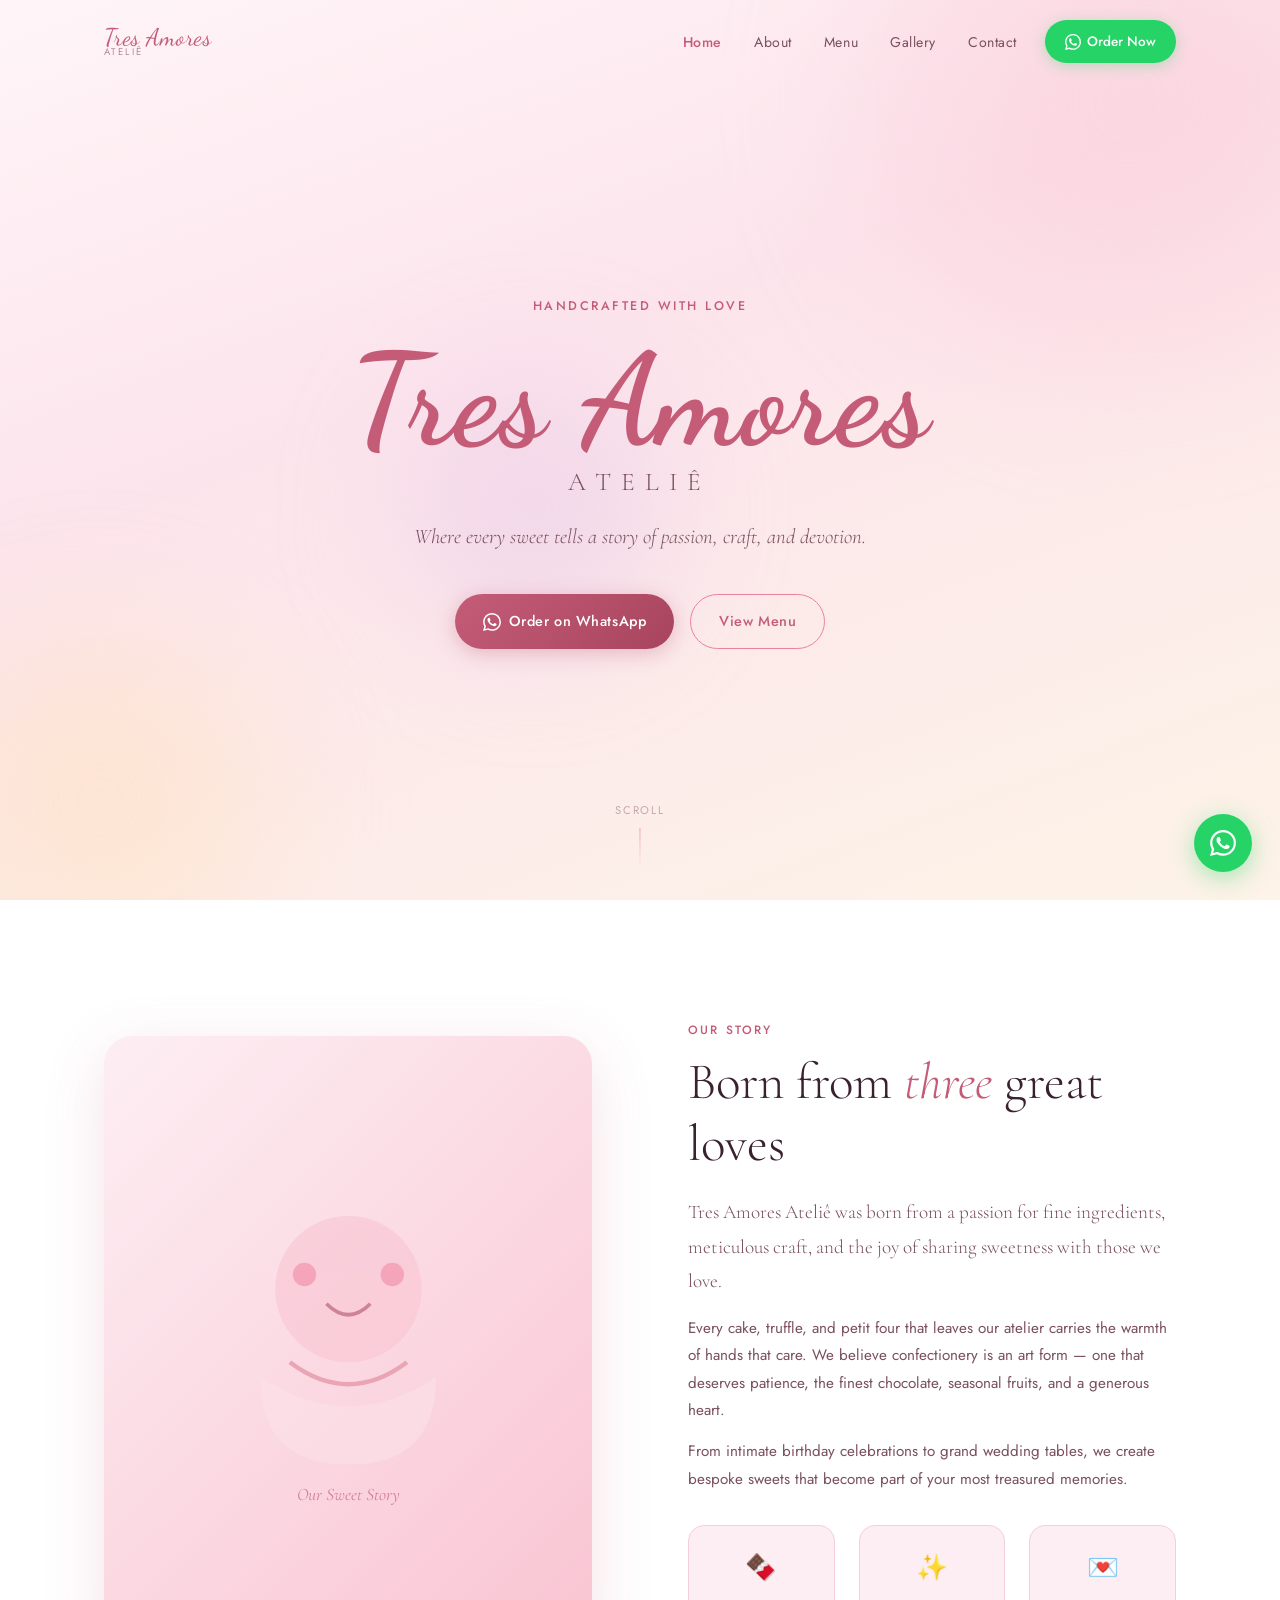
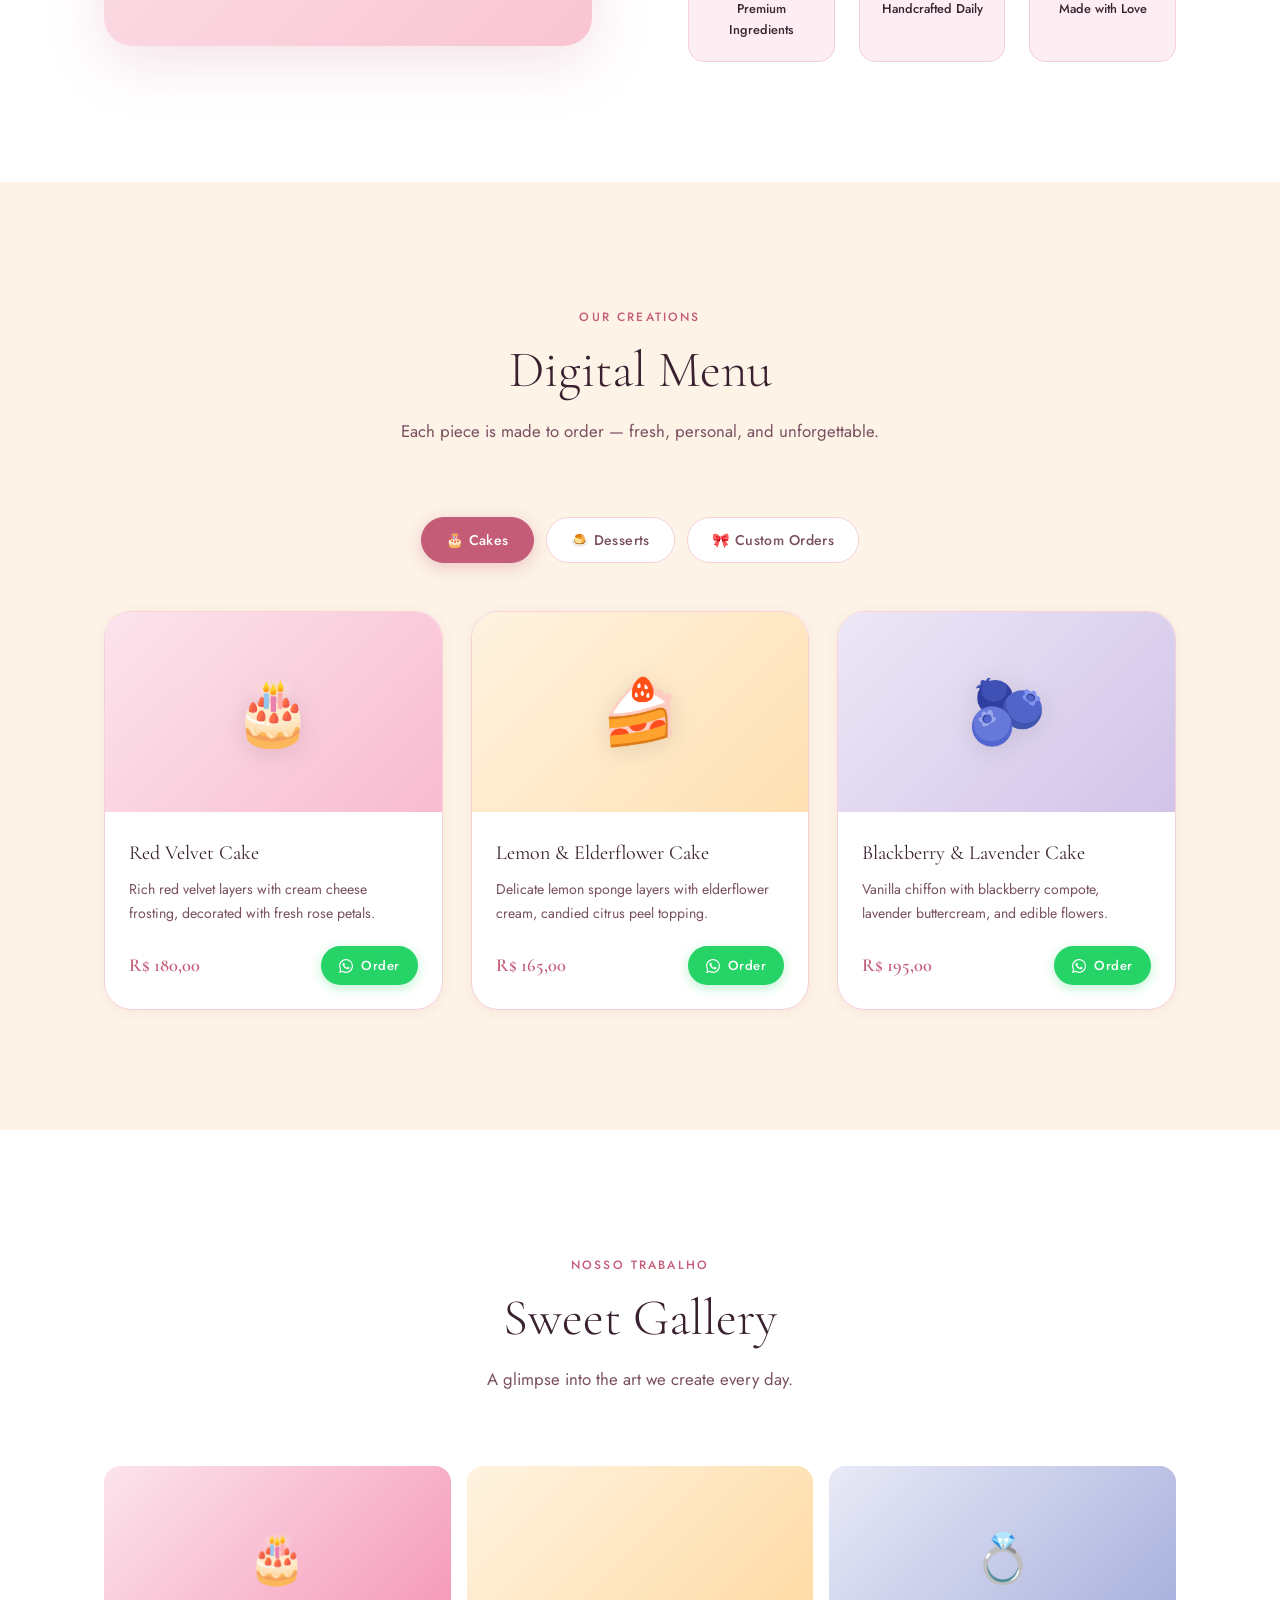
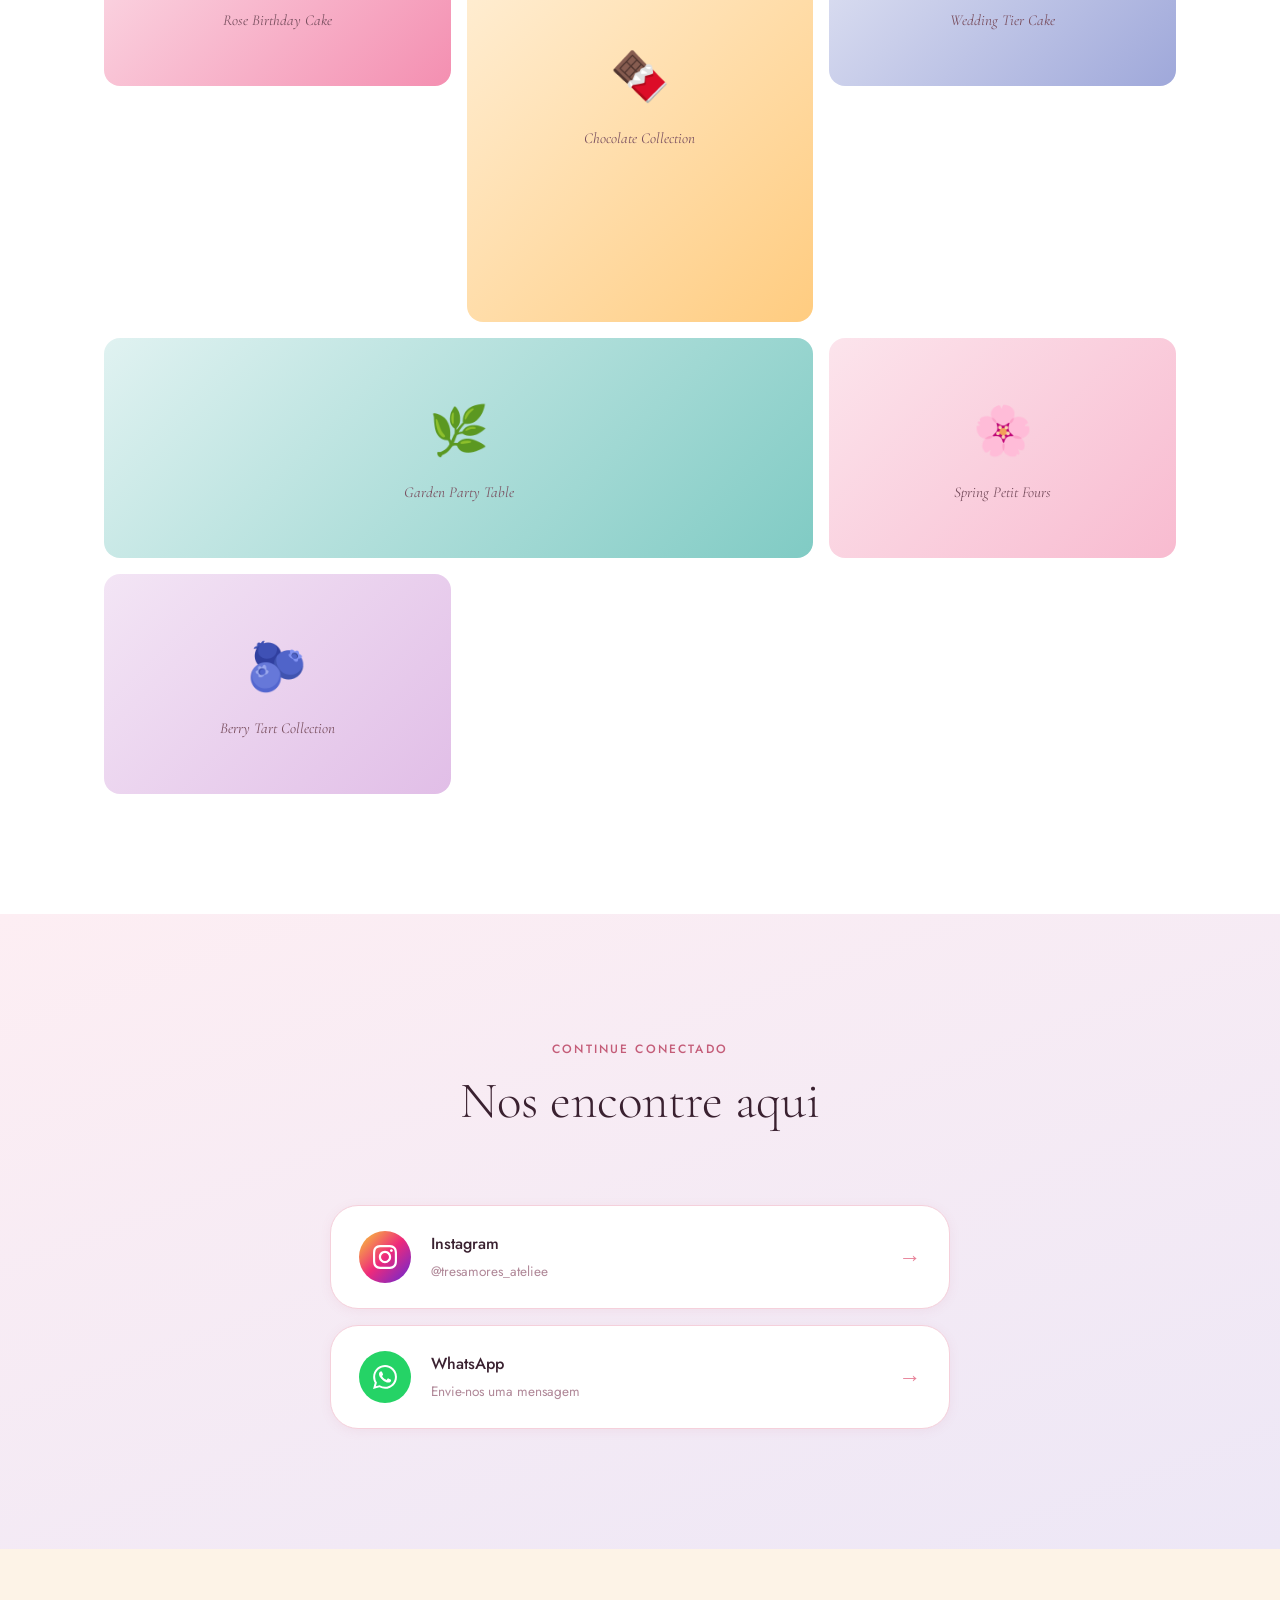
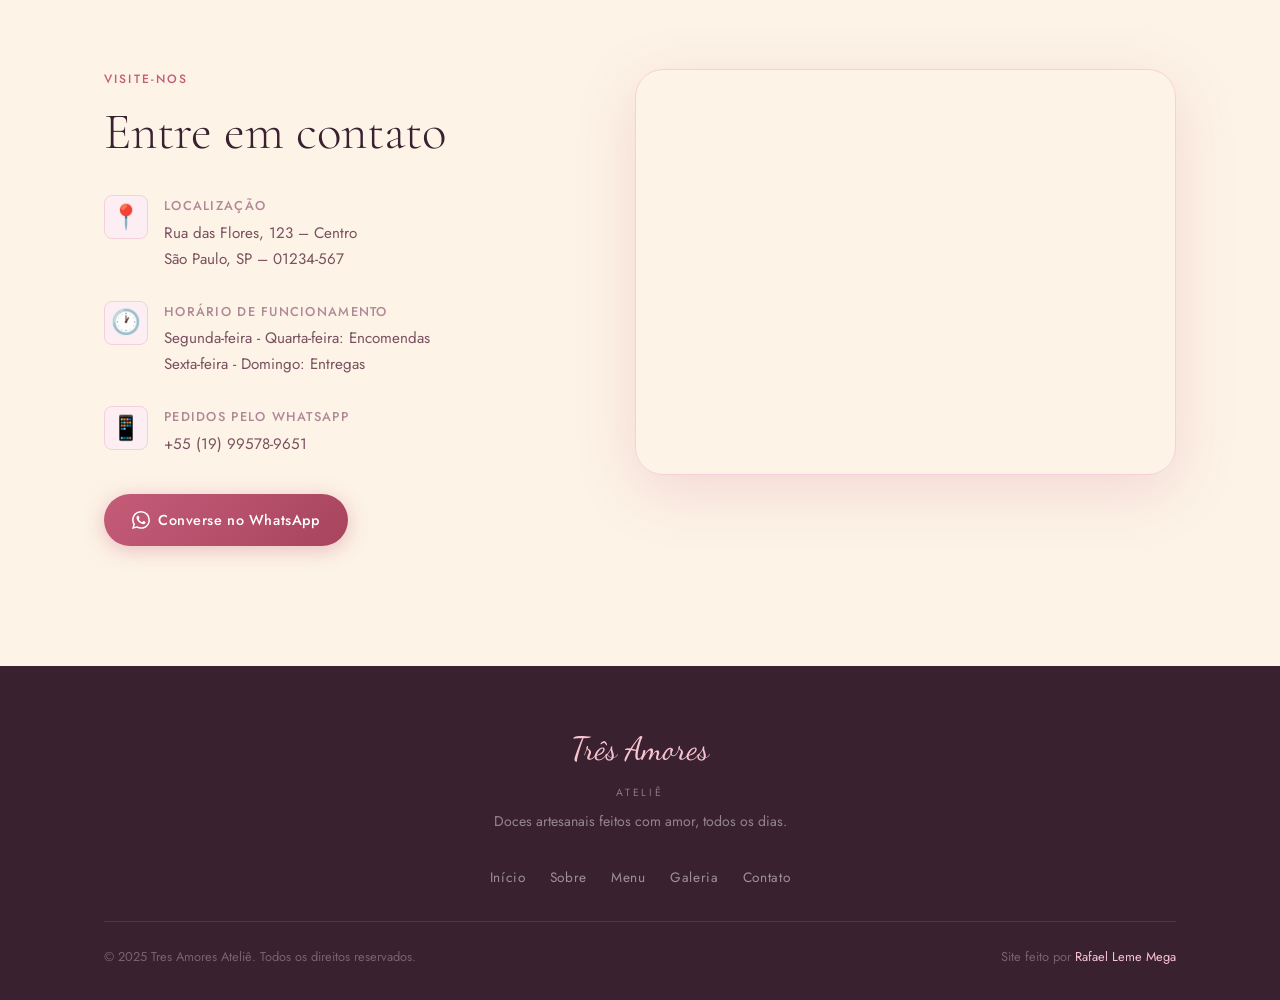
==== TresAmoresAtelie-prototipo/index.html @ 50cd6338 "Prototipo do Ateliê Três Amores" ====
<!DOCTYPE html>
<html lang="en">
<head>
  <meta charset="UTF-8" />
  <meta name="viewport" content="width=device-width, initial-scale=1.0" />
  <title>Tres Amores Ateliê – Handcrafted Confectionery</title>
  <link rel="preconnect" href="https://fonts.googleapis.com" />
  <link rel="preconnect" href="https://fonts.gstatic.com" crossorigin />
  <link href="https://fonts.googleapis.com/css2?family=Cormorant+Garamond:ital,wght@0,300;0,400;0,600;1,300;1,400&family=Jost:wght@300;400;500&family=Dancing+Script:wght@600;700&display=swap" rel="stylesheet" />
  <link rel="stylesheet" href="style.css" />
</head>
<body>

  <!-- ========== NAVIGATION ========== -->
  <header class="header" id="header">
    <nav class="nav container">
      <a href="#home" class="nav__logo">
        <span class="nav__logo-script">Tres Amores</span>
        <span class="nav__logo-sub">Ateliê</span>
      </a>
      <ul class="nav__list" id="navList">
        <li><a href="#home" class="nav__link">Home</a></li>
        <li><a href="#about" class="nav__link">About</a></li>
        <li><a href="#menu" class="nav__link">Menu</a></li>
        <li><a href="#gallery" class="nav__link">Gallery</a></li>
        <li><a href="#contact" class="nav__link">Contact</a></li>
        <li>
          <a href="https://wa.me/5500000000000" target="_blank" class="nav__cta">
            <svg width="16" height="16" viewBox="0 0 24 24" fill="currentColor"><path d="M17.472 14.382c-.297-.149-1.758-.867-2.03-.967-.273-.099-.471-.148-.67.15-.197.297-.767.966-.94 1.164-.173.199-.347.223-.644.075-.297-.15-1.255-.463-2.39-1.475-.883-.788-1.48-1.761-1.653-2.059-.173-.297-.018-.458.13-.606.134-.133.298-.347.446-.52.149-.174.198-.298.298-.497.099-.198.05-.371-.025-.52-.075-.149-.669-1.612-.916-2.207-.242-.579-.487-.5-.669-.51-.173-.008-.371-.01-.57-.01-.198 0-.52.074-.792.372-.272.297-1.04 1.016-1.04 2.479 0 1.462 1.065 2.875 1.213 3.074.149.198 2.096 3.2 5.077 4.487.709.306 1.262.489 1.694.625.712.227 1.36.195 1.871.118.571-.085 1.758-.719 2.006-1.413.248-.694.248-1.289.173-1.413-.074-.124-.272-.198-.57-.347m-5.421 7.403h-.004a9.87 9.87 0 01-5.031-1.378l-.361-.214-3.741.982.998-3.648-.235-.374a9.86 9.86 0 01-1.51-5.26c.001-5.45 4.436-9.884 9.888-9.884 2.64 0 5.122 1.03 6.988 2.898a9.825 9.825 0 012.893 6.994c-.003 5.45-4.437 9.884-9.885 9.884m8.413-18.297A11.815 11.815 0 0012.05 0C5.495 0 .16 5.335.157 11.892c0 2.096.547 4.142 1.588 5.945L.057 24l6.305-1.654a11.882 11.882 0 005.683 1.448h.005c6.554 0 11.89-5.335 11.893-11.893a11.821 11.821 0 00-3.48-8.413z"/></svg>
            Order Now
          </a>
        </li>
      </ul>
      <button class="nav__burger" id="navBurger" aria-label="Toggle menu">
        <span></span><span></span><span></span>
      </button>
    </nav>
  </header>

  <!-- ========== HERO ========== -->
  <section class="hero" id="home">
    <div class="hero__bg">
      <div class="hero__blob hero__blob--1"></div>
      <div class="hero__blob hero__blob--2"></div>
      <div class="hero__blob hero__blob--3"></div>
      <div class="hero__petals" id="petals"></div>
    </div>
    <div class="hero__content container">
      <span class="hero__eyebrow reveal-up">Handcrafted with Love</span>
      <h1 class="hero__title reveal-up">
        <span class="hero__title-script">Tres Amores</span>
        <span class="hero__title-sub">Ateliê</span>
      </h1>
      <p class="hero__slogan reveal-up">Where every sweet tells a story of passion, craft, and devotion.</p>
      <div class="hero__actions reveal-up">
        <a href="https://wa.me/5500000000000?text=Hello!%20I%20found%20you%20on%20your%20website%20and%20would%20like%20to%20place%20an%20order." target="_blank" class="btn btn--primary">
          <svg width="18" height="18" viewBox="0 0 24 24" fill="currentColor"><path d="M17.472 14.382c-.297-.149-1.758-.867-2.03-.967-.273-.099-.471-.148-.67.15-.197.297-.767.966-.94 1.164-.173.199-.347.223-.644.075-.297-.15-1.255-.463-2.39-1.475-.883-.788-1.48-1.761-1.653-2.059-.173-.297-.018-.458.13-.606.134-.133.298-.347.446-.52.149-.174.198-.298.298-.497.099-.198.05-.371-.025-.52-.075-.149-.669-1.612-.916-2.207-.242-.579-.487-.5-.669-.51-.173-.008-.371-.01-.57-.01-.198 0-.52.074-.792.372-.272.297-1.04 1.016-1.04 2.479 0 1.462 1.065 2.875 1.213 3.074.149.198 2.096 3.2 5.077 4.487.709.306 1.262.489 1.694.625.712.227 1.36.195 1.871.118.571-.085 1.758-.719 2.006-1.413.248-.694.248-1.289.173-1.413-.074-.124-.272-.198-.57-.347m-5.421 7.403h-.004a9.87 9.87 0 01-5.031-1.378l-.361-.214-3.741.982.998-3.648-.235-.374a9.86 9.86 0 01-1.51-5.26c.001-5.45 4.436-9.884 9.888-9.884 2.64 0 5.122 1.03 6.988 2.898a9.825 9.825 0 012.893 6.994c-.003 5.45-4.437 9.884-9.885 9.884m8.413-18.297A11.815 11.815 0 0012.05 0C5.495 0 .16 5.335.157 11.892c0 2.096.547 4.142 1.588 5.945L.057 24l6.305-1.654a11.882 11.882 0 005.683 1.448h.005c6.554 0 11.89-5.335 11.893-11.893a11.821 11.821 0 00-3.48-8.413z"/></svg>
          Order on WhatsApp
        </a>
        <a href="#menu" class="btn btn--ghost">View Menu</a>
      </div>
    </div>
    <div class="hero__scroll">
      <span>Scroll</span>
      <div class="hero__scroll-line"></div>
    </div>
  </section>

  <!-- ========== ABOUT ========== -->
  <section class="about section" id="about">
    <div class="container about__grid">
      <div class="about__image-wrap reveal-left">
        <div class="about__image-frame">
          <div class="about__image-placeholder">
            <div class="about__img-inner">
              <svg viewBox="0 0 200 200" fill="none" xmlns="http://www.w3.org/2000/svg" class="about__img-svg">
                <circle cx="100" cy="80" r="50" fill="#f9c4d0" opacity="0.6"/>
                <path d="M60 130 Q100 160 140 130" stroke="#e8a0b0" stroke-width="3" fill="none"/>
                <circle cx="70" cy="70" r="8" fill="#f4a0b5"/>
                <circle cx="130" cy="70" r="8" fill="#f4a0b5"/>
                <path d="M85 90 Q100 105 115 90" stroke="#c97b8f" stroke-width="2.5" fill="none"/>
                <path d="M40 140 Q100 180 160 140 Q160 200 100 200 Q40 200 40 140Z" fill="#fce4ec" opacity="0.5"/>
              </svg>
              <span>Our Sweet Story</span>
            </div>
          </div>
          <div class="about__image-deco"></div>
        </div>
      </div>
      <div class="about__text reveal-right">
        <span class="section__eyebrow">Our Story</span>
        <h2 class="section__title">Born from <em>three</em> great loves</h2>
        <p class="about__lead">Tres Amores Ateliê was born from a passion for fine ingredients, meticulous craft, and the joy of sharing sweetness with those we love.</p>
        <p class="about__body">Every cake, truffle, and petit four that leaves our atelier carries the warmth of hands that care. We believe confectionery is an art form — one that deserves patience, the finest chocolate, seasonal fruits, and a generous heart.</p>
        <p class="about__body">From intimate birthday celebrations to grand wedding tables, we create bespoke sweets that become part of your most treasured memories.</p>
        <div class="about__pillars">
          <div class="about__pillar">
            <span class="about__pillar-icon">🍫</span>
            <strong>Premium Ingredients</strong>
          </div>
          <div class="about__pillar">
            <span class="about__pillar-icon">✨</span>
            <strong>Handcrafted Daily</strong>
          </div>
          <div class="about__pillar">
            <span class="about__pillar-icon">💌</span>
            <strong>Made with Love</strong>
          </div>
        </div>
      </div>
    </div>
  </section>

  <!-- ========== MENU ========== -->
  <section class="menu section" id="menu">
    <div class="container">
      <div class="section__header reveal-up">
        <span class="section__eyebrow">Our Creations</span>
        <h2 class="section__title">Digital Menu</h2>
        <p class="section__desc">Each piece is made to order — fresh, personal, and unforgettable.</p>
      </div>

      <div class="menu__tabs reveal-up">
        <button class="menu__tab active" data-cat="cakes">🎂 Cakes</button>
        <button class="menu__tab" data-cat="desserts">🍮 Desserts</button>
        <button class="menu__tab" data-cat="custom">🎀 Custom Orders</button>
      </div>

      <!-- Cakes -->
      <div class="menu__grid" id="cat-cakes">
        <article class="menu__card reveal-up">
          <div class="menu__card-img" style="background: linear-gradient(135deg, #fce4ec, #f8bbd0);">
            <div class="menu__card-img-inner">🎂</div>
          </div>
          <div class="menu__card-body">
            <h3 class="menu__card-name">Red Velvet Cake</h3>
            <p class="menu__card-desc">Rich red velvet layers with cream cheese frosting, decorated with fresh rose petals.</p>
            <div class="menu__card-footer">
              <span class="menu__card-price">R$ 180,00</span>
              <button class="btn btn--whatsapp" data-product="Red Velvet Cake">
                <svg width="14" height="14" viewBox="0 0 24 24" fill="currentColor"><path d="M17.472 14.382c-.297-.149-1.758-.867-2.03-.967-.273-.099-.471-.148-.67.15-.197.297-.767.966-.94 1.164-.173.199-.347.223-.644.075-.297-.15-1.255-.463-2.39-1.475-.883-.788-1.48-1.761-1.653-2.059-.173-.297-.018-.458.13-.606.134-.133.298-.347.446-.52.149-.174.198-.298.298-.497.099-.198.05-.371-.025-.52-.075-.149-.669-1.612-.916-2.207-.242-.579-.487-.5-.669-.51-.173-.008-.371-.01-.57-.01-.198 0-.52.074-.792.372-.272.297-1.04 1.016-1.04 2.479 0 1.462 1.065 2.875 1.213 3.074.149.198 2.096 3.2 5.077 4.487.709.306 1.262.489 1.694.625.712.227 1.36.195 1.871.118.571-.085 1.758-.719 2.006-1.413.248-.694.248-1.289.173-1.413-.074-.124-.272-.198-.57-.347m-5.421 7.403h-.004a9.87 9.87 0 01-5.031-1.378l-.361-.214-3.741.982.998-3.648-.235-.374a9.86 9.86 0 01-1.51-5.26c.001-5.45 4.436-9.884 9.888-9.884 2.64 0 5.122 1.03 6.988 2.898a9.825 9.825 0 012.893 6.994c-.003 5.45-4.437 9.884-9.885 9.884m8.413-18.297A11.815 11.815 0 0012.05 0C5.495 0 .16 5.335.157 11.892c0 2.096.547 4.142 1.588 5.945L.057 24l6.305-1.654a11.882 11.882 0 005.683 1.448h.005c6.554 0 11.89-5.335 11.893-11.893a11.821 11.821 0 00-3.48-8.413z"/></svg>
                Order
              </button>
            </div>
          </div>
        </article>

        <article class="menu__card reveal-up">
          <div class="menu__card-img" style="background: linear-gradient(135deg, #fff3e0, #ffe0b2);">
            <div class="menu__card-img-inner">🍰</div>
          </div>
          <div class="menu__card-body">
            <h3 class="menu__card-name">Lemon & Elderflower Cake</h3>
            <p class="menu__card-desc">Delicate lemon sponge layers with elderflower cream, candied citrus peel topping.</p>
            <div class="menu__card-footer">
              <span class="menu__card-price">R$ 165,00</span>
              <button class="btn btn--whatsapp" data-product="Lemon & Elderflower Cake">
                <svg width="14" height="14" viewBox="0 0 24 24" fill="currentColor"><path d="M17.472 14.382c-.297-.149-1.758-.867-2.03-.967-.273-.099-.471-.148-.67.15-.197.297-.767.966-.94 1.164-.173.199-.347.223-.644.075-.297-.15-1.255-.463-2.39-1.475-.883-.788-1.48-1.761-1.653-2.059-.173-.297-.018-.458.13-.606.134-.133.298-.347.446-.52.149-.174.198-.298.298-.497.099-.198.05-.371-.025-.52-.075-.149-.669-1.612-.916-2.207-.242-.579-.487-.5-.669-.51-.173-.008-.371-.01-.57-.01-.198 0-.52.074-.792.372-.272.297-1.04 1.016-1.04 2.479 0 1.462 1.065 2.875 1.213 3.074.149.198 2.096 3.2 5.077 4.487.709.306 1.262.489 1.694.625.712.227 1.36.195 1.871.118.571-.085 1.758-.719 2.006-1.413.248-.694.248-1.289.173-1.413-.074-.124-.272-.198-.57-.347m-5.421 7.403h-.004a9.87 9.87 0 01-5.031-1.378l-.361-.214-3.741.982.998-3.648-.235-.374a9.86 9.86 0 01-1.51-5.26c.001-5.45 4.436-9.884 9.888-9.884 2.64 0 5.122 1.03 6.988 2.898a9.825 9.825 0 012.893 6.994c-.003 5.45-4.437 9.884-9.885 9.884m8.413-18.297A11.815 11.815 0 0012.05 0C5.495 0 .16 5.335.157 11.892c0 2.096.547 4.142 1.588 5.945L.057 24l6.305-1.654a11.882 11.882 0 005.683 1.448h.005c6.554 0 11.89-5.335 11.893-11.893a11.821 11.821 0 00-3.48-8.413z"/></svg>
                Order
              </button>
            </div>
          </div>
        </article>

        <article class="menu__card reveal-up">
          <div class="menu__card-img" style="background: linear-gradient(135deg, #ede7f6, #d1c4e9);">
            <div class="menu__card-img-inner">🫐</div>
          </div>
          <div class="menu__card-body">
            <h3 class="menu__card-name">Blackberry & Lavender Cake</h3>
            <p class="menu__card-desc">Vanilla chiffon with blackberry compote, lavender buttercream, and edible flowers.</p>
            <div class="menu__card-footer">
              <span class="menu__card-price">R$ 195,00</span>
              <button class="btn btn--whatsapp" data-product="Blackberry & Lavender Cake">
                <svg width="14" height="14" viewBox="0 0 24 24" fill="currentColor"><path d="M17.472 14.382c-.297-.149-1.758-.867-2.03-.967-.273-.099-.471-.148-.67.15-.197.297-.767.966-.94 1.164-.173.199-.347.223-.644.075-.297-.15-1.255-.463-2.39-1.475-.883-.788-1.48-1.761-1.653-2.059-.173-.297-.018-.458.13-.606.134-.133.298-.347.446-.52.149-.174.198-.298.298-.497.099-.198.05-.371-.025-.52-.075-.149-.669-1.612-.916-2.207-.242-.579-.487-.5-.669-.51-.173-.008-.371-.01-.57-.01-.198 0-.52.074-.792.372-.272.297-1.04 1.016-1.04 2.479 0 1.462 1.065 2.875 1.213 3.074.149.198 2.096 3.2 5.077 4.487.709.306 1.262.489 1.694.625.712.227 1.36.195 1.871.118.571-.085 1.758-.719 2.006-1.413.248-.694.248-1.289.173-1.413-.074-.124-.272-.198-.57-.347m-5.421 7.403h-.004a9.87 9.87 0 01-5.031-1.378l-.361-.214-3.741.982.998-3.648-.235-.374a9.86 9.86 0 01-1.51-5.26c.001-5.45 4.436-9.884 9.888-9.884 2.64 0 5.122 1.03 6.988 2.898a9.825 9.825 0 012.893 6.994c-.003 5.45-4.437 9.884-9.885 9.884m8.413-18.297A11.815 11.815 0 0012.05 0C5.495 0 .16 5.335.157 11.892c0 2.096.547 4.142 1.588 5.945L.057 24l6.305-1.654a11.882 11.882 0 005.683 1.448h.005c6.554 0 11.89-5.335 11.893-11.893a11.821 11.821 0 00-3.48-8.413z"/></svg>
                Order
              </button>
            </div>
          </div>
        </article>
      </div>

      <!-- Desserts -->
      <div class="menu__grid hidden" id="cat-desserts">
        <article class="menu__card reveal-up">
          <div class="menu__card-img" style="background: linear-gradient(135deg, #fce4ec, #f48fb1);">
            <div class="menu__card-img-inner">🍫</div>
          </div>
          <div class="menu__card-body">
            <h3 class="menu__card-name">Belgian Chocolate Truffles</h3>
            <p class="menu__card-desc">Box of 12 handmade truffles — dark, milk, and white chocolate, dusted with cocoa.</p>
            <div class="menu__card-footer">
              <span class="menu__card-price">R$ 65,00</span>
              <button class="btn btn--whatsapp" data-product="Belgian Chocolate Truffles">
                <svg width="14" height="14" viewBox="0 0 24 24" fill="currentColor"><path d="M17.472 14.382c-.297-.149-1.758-.867-2.03-.967-.273-.099-.471-.148-.67.15-.197.297-.767.966-.94 1.164-.173.199-.347.223-.644.075-.297-.15-1.255-.463-2.39-1.475-.883-.788-1.48-1.761-1.653-2.059-.173-.297-.018-.458.13-.606.134-.133.298-.347.446-.52.149-.174.198-.298.298-.497.099-.198.05-.371-.025-.52-.075-.149-.669-1.612-.916-2.207-.242-.579-.487-.5-.669-.51-.173-.008-.371-.01-.57-.01-.198 0-.52.074-.792.372-.272.297-1.04 1.016-1.04 2.479 0 1.462 1.065 2.875 1.213 3.074.149.198 2.096 3.2 5.077 4.487.709.306 1.262.489 1.694.625.712.227 1.36.195 1.871.118.571-.085 1.758-.719 2.006-1.413.248-.694.248-1.289.173-1.413-.074-.124-.272-.198-.57-.347m-5.421 7.403h-.004a9.87 9.87 0 01-5.031-1.378l-.361-.214-3.741.982.998-3.648-.235-.374a9.86 9.86 0 01-1.51-5.26c.001-5.45 4.436-9.884 9.888-9.884 2.64 0 5.122 1.03 6.988 2.898a9.825 9.825 0 012.893 6.994c-.003 5.45-4.437 9.884-9.885 9.884m8.413-18.297A11.815 11.815 0 0012.05 0C5.495 0 .16 5.335.157 11.892c0 2.096.547 4.142 1.588 5.945L.057 24l6.305-1.654a11.882 11.882 0 005.683 1.448h.005c6.554 0 11.89-5.335 11.893-11.893a11.821 11.821 0 00-3.48-8.413z"/></svg>
                Order
              </button>
            </div>
          </div>
        </article>

        <article class="menu__card reveal-up">
          <div class="menu__card-img" style="background: linear-gradient(135deg, #f3e5f5, #ce93d8);">
            <div class="menu__card-img-inner">🍮</div>
          </div>
          <div class="menu__card-body">
            <h3 class="menu__card-name">Crème Brûlée</h3>
            <p class="menu__card-desc">Classic vanilla custard with a perfectly caramelized sugar crust. Served in elegant ramekins.</p>
            <div class="menu__card-footer">
              <span class="menu__card-price">R$ 32,00 / unit</span>
              <button class="btn btn--whatsapp" data-product="Crème Brûlée">
                <svg width="14" height="14" viewBox="0 0 24 24" fill="currentColor"><path d="M17.472 14.382c-.297-.149-1.758-.867-2.03-.967-.273-.099-.471-.148-.67.15-.197.297-.767.966-.94 1.164-.173.199-.347.223-.644.075-.297-.15-1.255-.463-2.39-1.475-.883-.788-1.48-1.761-1.653-2.059-.173-.297-.018-.458.13-.606.134-.133.298-.347.446-.52.149-.174.198-.298.298-.497.099-.198.05-.371-.025-.52-.075-.149-.669-1.612-.916-2.207-.242-.579-.487-.5-.669-.51-.173-.008-.371-.01-.57-.01-.198 0-.52.074-.792.372-.272.297-1.04 1.016-1.04 2.479 0 1.462 1.065 2.875 1.213 3.074.149.198 2.096 3.2 5.077 4.487.709.306 1.262.489 1.694.625.712.227 1.36.195 1.871.118.571-.085 1.758-.719 2.006-1.413.248-.694.248-1.289.173-1.413-.074-.124-.272-.198-.57-.347m-5.421 7.403h-.004a9.87 9.87 0 01-5.031-1.378l-.361-.214-3.741.982.998-3.648-.235-.374a9.86 9.86 0 01-1.51-5.26c.001-5.45 4.436-9.884 9.888-9.884 2.64 0 5.122 1.03 6.988 2.898a9.825 9.825 0 012.893 6.994c-.003 5.45-4.437 9.884-9.885 9.884m8.413-18.297A11.815 11.815 0 0012.05 0C5.495 0 .16 5.335.157 11.892c0 2.096.547 4.142 1.588 5.945L.057 24l6.305-1.654a11.882 11.882 0 005.683 1.448h.005c6.554 0 11.89-5.335 11.893-11.893a11.821 11.821 0 00-3.48-8.413z"/></svg>
                Order
              </button>
            </div>
          </div>
        </article>

        <article class="menu__card reveal-up">
          <div class="menu__card-img" style="background: linear-gradient(135deg, #e8f5e9, #a5d6a7);">
            <div class="menu__card-img-inner">🍵</div>
          </div>
          <div class="menu__card-body">
            <h3 class="menu__card-name">Matcha Panna Cotta</h3>
            <p class="menu__card-desc">Silky Japanese matcha panna cotta with a berry coulis and white chocolate shards.</p>
            <div class="menu__card-footer">
              <span class="menu__card-price">R$ 28,00 / unit</span>
              <button class="btn btn--whatsapp" data-product="Matcha Panna Cotta">
                <svg width="14" height="14" viewBox="0 0 24 24" fill="currentColor"><path d="M17.472 14.382c-.297-.149-1.758-.867-2.03-.967-.273-.099-.471-.148-.67.15-.197.297-.767.966-.94 1.164-.173.199-.347.223-.644.075-.297-.15-1.255-.463-2.39-1.475-.883-.788-1.48-1.761-1.653-2.059-.173-.297-.018-.458.13-.606.134-.133.298-.347.446-.52.149-.174.198-.298.298-.497.099-.198.05-.371-.025-.52-.075-.149-.669-1.612-.916-2.207-.242-.579-.487-.5-.669-.51-.173-.008-.371-.01-.57-.01-.198 0-.52.074-.792.372-.272.297-1.04 1.016-1.04 2.479 0 1.462 1.065 2.875 1.213 3.074.149.198 2.096 3.2 5.077 4.487.709.306 1.262.489 1.694.625.712.227 1.36.195 1.871.118.571-.085 1.758-.719 2.006-1.413.248-.694.248-1.289.173-1.413-.074-.124-.272-.198-.57-.347m-5.421 7.403h-.004a9.87 9.87 0 01-5.031-1.378l-.361-.214-3.741.982.998-3.648-.235-.374a9.86 9.86 0 01-1.51-5.26c.001-5.45 4.436-9.884 9.888-9.884 2.64 0 5.122 1.03 6.988 2.898a9.825 9.825 0 012.893 6.994c-.003 5.45-4.437 9.884-9.885 9.884m8.413-18.297A11.815 11.815 0 0012.05 0C5.495 0 .16 5.335.157 11.892c0 2.096.547 4.142 1.588 5.945L.057 24l6.305-1.654a11.882 11.882 0 005.683 1.448h.005c6.554 0 11.89-5.335 11.893-11.893a11.821 11.821 0 00-3.48-8.413z"/></svg>
                Order
              </button>
            </div>
          </div>
        </article>
      </div>

      <!-- Custom Orders -->
      <div class="menu__grid hidden" id="cat-custom">
        <article class="menu__card reveal-up">
          <div class="menu__card-img" style="background: linear-gradient(135deg, #fff8e1, #ffecb3);">
            <div class="menu__card-img-inner">💍</div>
          </div>
          <div class="menu__card-body">
            <h3 class="menu__card-name">Wedding Cake</h3>
            <p class="menu__card-desc">Bespoke multi-tier wedding cake designed for your special day — flavors, décor, and size fully customized.</p>
            <div class="menu__card-footer">
              <span class="menu__card-price">On request</span>
              <button class="btn btn--whatsapp" data-product="Wedding Cake">
                <svg width="14" height="14" viewBox="0 0 24 24" fill="currentColor"><path d="M17.472 14.382c-.297-.149-1.758-.867-2.03-.967-.273-.099-.471-.148-.67.15-.197.297-.767.966-.94 1.164-.173.199-.347.223-.644.075-.297-.15-1.255-.463-2.39-1.475-.883-.788-1.48-1.761-1.653-2.059-.173-.297-.018-.458.13-.606.134-.133.298-.347.446-.52.149-.174.198-.298.298-.497.099-.198.05-.371-.025-.52-.075-.149-.669-1.612-.916-2.207-.242-.579-.487-.5-.669-.51-.173-.008-.371-.01-.57-.01-.198 0-.52.074-.792.372-.272.297-1.04 1.016-1.04 2.479 0 1.462 1.065 2.875 1.213 3.074.149.198 2.096 3.2 5.077 4.487.709.306 1.262.489 1.694.625.712.227 1.36.195 1.871.118.571-.085 1.758-.719 2.006-1.413.248-.694.248-1.289.173-1.413-.074-.124-.272-.198-.57-.347m-5.421 7.403h-.004a9.87 9.87 0 01-5.031-1.378l-.361-.214-3.741.982.998-3.648-.235-.374a9.86 9.86 0 01-1.51-5.26c.001-5.45 4.436-9.884 9.888-9.884 2.64 0 5.122 1.03 6.988 2.898a9.825 9.825 0 012.893 6.994c-.003 5.45-4.437 9.884-9.885 9.884m8.413-18.297A11.815 11.815 0 0012.05 0C5.495 0 .16 5.335.157 11.892c0 2.096.547 4.142 1.588 5.945L.057 24l6.305-1.654a11.882 11.882 0 005.683 1.448h.005c6.554 0 11.89-5.335 11.893-11.893a11.821 11.821 0 00-3.48-8.413z"/></svg>
                Enquire
              </button>
            </div>
          </div>
        </article>

        <article class="menu__card reveal-up">
          <div class="menu__card-img" style="background: linear-gradient(135deg, #fce4ec, #ef9a9a);">
            <div class="menu__card-img-inner">🎁</div>
          </div>
          <div class="menu__card-body">
            <h3 class="menu__card-name">Gift Sweet Box</h3>
            <p class="menu__card-desc">Curated box of assorted handmade sweets, truffles, and petit fours — personalized ribbon and card included.</p>
            <div class="menu__card-footer">
              <span class="menu__card-price">From R$ 120,00</span>
              <button class="btn btn--whatsapp" data-product="Gift Sweet Box">
                <svg width="14" height="14" viewBox="0 0 24 24" fill="currentColor"><path d="M17.472 14.382c-.297-.149-1.758-.867-2.03-.967-.273-.099-.471-.148-.67.15-.197.297-.767.966-.94 1.164-.173.199-.347.223-.644.075-.297-.15-1.255-.463-2.39-1.475-.883-.788-1.48-1.761-1.653-2.059-.173-.297-.018-.458.13-.606.134-.133.298-.347.446-.52.149-.174.198-.298.298-.497.099-.198.05-.371-.025-.52-.075-.149-.669-1.612-.916-2.207-.242-.579-.487-.5-.669-.51-.173-.008-.371-.01-.57-.01-.198 0-.52.074-.792.372-.272.297-1.04 1.016-1.04 2.479 0 1.462 1.065 2.875 1.213 3.074.149.198 2.096 3.2 5.077 4.487.709.306 1.262.489 1.694.625.712.227 1.36.195 1.871.118.571-.085 1.758-.719 2.006-1.413.248-.694.248-1.289.173-1.413-.074-.124-.272-.198-.57-.347m-5.421 7.403h-.004a9.87 9.87 0 01-5.031-1.378l-.361-.214-3.741.982.998-3.648-.235-.374a9.86 9.86 0 01-1.51-5.26c.001-5.45 4.436-9.884 9.888-9.884 2.64 0 5.122 1.03 6.988 2.898a9.825 9.825 0 012.893 6.994c-.003 5.45-4.437 9.884-9.885 9.884m8.413-18.297A11.815 11.815 0 0012.05 0C5.495 0 .16 5.335.157 11.892c0 2.096.547 4.142 1.588 5.945L.057 24l6.305-1.654a11.882 11.882 0 005.683 1.448h.005c6.554 0 11.89-5.335 11.893-11.893a11.821 11.821 0 00-3.48-8.413z"/></svg>
                Order
              </button>
            </div>
          </div>
        </article>

        <article class="menu__card reveal-up">
          <div class="menu__card-img" style="background: linear-gradient(135deg, #e0f7fa, #80deea);">
            <div class="menu__card-img-inner">🎂</div>
          </div>
          <div class="menu__card-body">
            <h3 class="menu__card-name">Birthday Cake (Custom)</h3>
            <p class="menu__card-desc">Personalized birthday cake with your chosen flavors, theme, colors, and decoration style.</p>
            <div class="menu__card-footer">
              <span class="menu__card-price">From R$ 150,00</span>
              <button class="btn btn--whatsapp" data-product="Birthday Cake (Custom)">
                <svg width="14" height="14" viewBox="0 0 24 24" fill="currentColor"><path d="M17.472 14.382c-.297-.149-1.758-.867-2.03-.967-.273-.099-.471-.148-.67.15-.197.297-.767.966-.94 1.164-.173.199-.347.223-.644.075-.297-.15-1.255-.463-2.39-1.475-.883-.788-1.48-1.761-1.653-2.059-.173-.297-.018-.458.13-.606.134-.133.298-.347.446-.52.149-.174.198-.298.298-.497.099-.198.05-.371-.025-.52-.075-.149-.669-1.612-.916-2.207-.242-.579-.487-.5-.669-.51-.173-.008-.371-.01-.57-.01-.198 0-.52.074-.792.372-.272.297-1.04 1.016-1.04 2.479 0 1.462 1.065 2.875 1.213 3.074.149.198 2.096 3.2 5.077 4.487.709.306 1.262.489 1.694.625.712.227 1.36.195 1.871.118.571-.085 1.758-.719 2.006-1.413.248-.694.248-1.289.173-1.413-.074-.124-.272-.198-.57-.347m-5.421 7.403h-.004a9.87 9.87 0 01-5.031-1.378l-.361-.214-3.741.982.998-3.648-.235-.374a9.86 9.86 0 01-1.51-5.26c.001-5.45 4.436-9.884 9.888-9.884 2.64 0 5.122 1.03 6.988 2.898a9.825 9.825 0 012.893 6.994c-.003 5.45-4.437 9.884-9.885 9.884m8.413-18.297A11.815 11.815 0 0012.05 0C5.495 0 .16 5.335.157 11.892c0 2.096.547 4.142 1.588 5.945L.057 24l6.305-1.654a11.882 11.882 0 005.683 1.448h.005c6.554 0 11.89-5.335 11.893-11.893a11.821 11.821 0 00-3.48-8.413z"/></svg>
                Order
              </button>
            </div>
          </div>
        </article>
      </div>
    </div>
  </section>

  <!-- ========== GALLERY ========== -->
  <section class="gallery section" id="gallery">
    <div class="container">
      <div class="section__header reveal-up">
        <span class="section__eyebrow">Nosso Trabalho</span>
        <h2 class="section__title">Sweet Gallery</h2>
        <p class="section__desc">A glimpse into the art we create every day.</p>
      </div>
      <div class="gallery__grid">
        <div class="gallery__item reveal-up" data-index="0" style="background: linear-gradient(135deg, #fce4ec, #f48fb1);">
          <div class="gallery__item-inner"><span>🎂</span><p>Rose Birthday Cake</p></div>
          <div class="gallery__overlay"><span>View</span></div>
        </div>
        <div class="gallery__item reveal-up gallery__item--tall" data-index="1" style="background: linear-gradient(135deg, #fff3e0, #ffcc80);">
          <div class="gallery__item-inner"><span>🍫</span><p>Chocolate Collection</p></div>
          <div class="gallery__overlay"><span>View</span></div>
        </div>
        <div class="gallery__item reveal-up" data-index="2" style="background: linear-gradient(135deg, #e8eaf6, #9fa8da);">
          <div class="gallery__item-inner"><span>💍</span><p>Wedding Tier Cake</p></div>
          <div class="gallery__overlay"><span>View</span></div>
        </div>
        <div class="gallery__item reveal-up gallery__item--wide" data-index="3" style="background: linear-gradient(135deg, #e0f2f1, #80cbc4);">
          <div class="gallery__item-inner"><span>🌿</span><p>Garden Party Table</p></div>
          <div class="gallery__overlay"><span>View</span></div>
        </div>
        <div class="gallery__item reveal-up" data-index="4" style="background: linear-gradient(135deg, #fce4ec, #f8bbd0);">
          <div class="gallery__item-inner"><span>🌸</span><p>Spring Petit Fours</p></div>
          <div class="gallery__overlay"><span>View</span></div>
        </div>
        <div class="gallery__item reveal-up" data-index="5" style="background: linear-gradient(135deg, #f3e5f5, #e1bee7);">
          <div class="gallery__item-inner"><span>🫐</span><p>Berry Tart Collection</p></div>
          <div class="gallery__overlay"><span>Veja</span></div>
        </div>
      </div>
    </div>
  </section>

  <!-- ========== SOCIAL ========== -->
  <section class="social section" id="social">
    <div class="container">
      <div class="section__header reveal-up">
        <span class="section__eyebrow">Continue Conectado</span>
        <h2 class="section__title">Nos encontre aqui</h2>
      </div>
      <div class="social__grid reveal-up">
        <a href="https://www.instagram.com/tresamores_ateliee/ " target="_blank" class="social__card social__card--instagram">
          <div class="social__icon">
            <svg viewBox="0 0 24 24" fill="currentColor"><path d="M12 2.163c3.204 0 3.584.012 4.85.07 3.252.148 4.771 1.691 4.919 4.919.058 1.265.069 1.645.069 4.849 0 3.205-.012 3.584-.069 4.849-.149 3.225-1.664 4.771-4.919 4.919-1.266.058-1.644.07-4.85.07-3.204 0-3.584-.012-4.849-.07-3.26-.149-4.771-1.699-4.919-4.92-.058-1.265-.07-1.644-.07-4.849 0-3.204.013-3.583.07-4.849.149-3.227 1.664-4.771 4.919-4.919 1.266-.057 1.645-.069 4.849-.069zm0-2.163c-3.259 0-3.667.014-4.947.072-4.358.2-6.78 2.618-6.98 6.98-.059 1.281-.073 1.689-.073 4.948 0 3.259.014 3.668.072 4.948.2 4.358 2.618 6.78 6.98 6.98 1.281.058 1.689.072 4.948.072 3.259 0 3.668-.014 4.948-.072 4.354-.2 6.782-2.618 6.979-6.98.059-1.28.073-1.689.073-4.948 0-3.259-.014-3.667-.072-4.947-.196-4.354-2.617-6.78-6.979-6.98-1.281-.059-1.69-.073-4.949-.073zm0 5.838c-3.403 0-6.162 2.759-6.162 6.162s2.759 6.163 6.162 6.163 6.162-2.759 6.162-6.163c0-3.403-2.759-6.162-6.162-6.162zm0 10.162c-2.209 0-4-1.79-4-4 0-2.209 1.791-4 4-4s4 1.791 4 4c0 2.21-1.791 4-4 4zm6.406-11.845c-.796 0-1.441.645-1.441 1.44s.645 1.44 1.441 1.44c.795 0 1.439-.645 1.439-1.44s-.644-1.44-1.439-1.44z"/></svg>
          </div>
          <div class="social__info">
            <strong>Instagram</strong>
            <span>@tresamores_ateliee</span>
          </div>
          <div class="social__arrow">→</div>
        </a>

        <a href="https://wa.me/5519995789651" target="_blank" class="social__card social__card--whatsapp">
          <div class="social__icon">
            <svg viewBox="0 0 24 24" fill="currentColor"><path d="M17.472 14.382c-.297-.149-1.758-.867-2.03-.967-.273-.099-.471-.148-.67.15-.197.297-.767.966-.94 1.164-.173.199-.347.223-.644.075-.297-.15-1.255-.463-2.39-1.475-.883-.788-1.48-1.761-1.653-2.059-.173-.297-.018-.458.13-.606.134-.133.298-.347.446-.52.149-.174.198-.298.298-.497.099-.198.05-.371-.025-.52-.075-.149-.669-1.612-.916-2.207-.242-.579-.487-.5-.669-.51-.173-.008-.371-.01-.57-.01-.198 0-.52.074-.792.372-.272.297-1.04 1.016-1.04 2.479 0 1.462 1.065 2.875 1.213 3.074.149.198 2.096 3.2 5.077 4.487.709.306 1.262.489 1.694.625.712.227 1.36.195 1.871.118.571-.085 1.758-.719 2.006-1.413.248-.694.248-1.289.173-1.413-.074-.124-.272-.198-.57-.347m-5.421 7.403h-.004a9.87 9.87 0 01-5.031-1.378l-.361-.214-3.741.982.998-3.648-.235-.374a9.86 9.86 0 01-1.51-5.26c.001-5.45 4.436-9.884 9.888-9.884 2.64 0 5.122 1.03 6.988 2.898a9.825 9.825 0 012.893 6.994c-.003 5.45-4.437 9.884-9.885 9.884m8.413-18.297A11.815 11.815 0 0012.05 0C5.495 0 .16 5.335.157 11.892c0 2.096.547 4.142 1.588 5.945L.057 24l6.305-1.654a11.882 11.882 0 005.683 1.448h.005c6.554 0 11.89-5.335 11.893-11.893a11.821 11.821 0 00-3.48-8.413z"/></svg>
          </div>
          <div class="social__info">
            <strong>WhatsApp</strong>
            <span>Envie-nos uma mensagem</span>
          </div>
          <div class="social__arrow">→</div>
        </a>

      </div>
    </div>
  </section>

  <!-- ========== CONTACT ========== -->
  <section class="contact section" id="contact">
    <div class="container contact__grid">
      <div class="contact__info reveal-left">
        <span class="section__eyebrow">Visite-nos</span>
        <h2 class="section__title">Entre em contato</h2>

        <div class="contact__item">
          <div class="contact__item-icon">📍</div>
          <div>
            <strong>Localização</strong>
            <p>Rua das Flores, 123 – Centro<br>São Paulo, SP – 01234-567</p>
          </div>
        </div>

        <div class="contact__item">
          <div class="contact__item-icon">🕐</div>
          <div>
            <strong>Horário de Funcionamento</strong>
            <p>Segunda-feira - Quarta-feira: Encomendas<br>Sexta-feira - Domingo: Entregas</p>
          </div>
        </div>

        <div class="contact__item">
          <div class="contact__item-icon">📱</div>
          <div>
            <strong>Pedidos pelo WhatsApp</strong>
            <p>+55 (19) 99578-9651</p>
          </div>
        </div>

        <a href="https://wa.me/5500000000000?text=Hello!%20I%20would%20like%20to%20know%20more%20about%20your%20sweets." target="_blank" class="btn btn--primary contact__btn">
          <svg width="18" height="18" viewBox="0 0 24 24" fill="currentColor"><path d="M17.472 14.382c-.297-.149-1.758-.867-2.03-.967-.273-.099-.471-.148-.67.15-.197.297-.767.966-.94 1.164-.173.199-.347.223-.644.075-.297-.15-1.255-.463-2.39-1.475-.883-.788-1.48-1.761-1.653-2.059-.173-.297-.018-.458.13-.606.134-.133.298-.347.446-.52.149-.174.198-.298.298-.497.099-.198.05-.371-.025-.52-.075-.149-.669-1.612-.916-2.207-.242-.579-.487-.5-.669-.51-.173-.008-.371-.01-.57-.01-.198 0-.52.074-.792.372-.272.297-1.04 1.016-1.04 2.479 0 1.462 1.065 2.875 1.213 3.074.149.198 2.096 3.2 5.077 4.487.709.306 1.262.489 1.694.625.712.227 1.36.195 1.871.118.571-.085 1.758-.719 2.006-1.413.248-.694.248-1.289.173-1.413-.074-.124-.272-.198-.57-.347m-5.421 7.403h-.004a9.87 9.87 0 01-5.031-1.378l-.361-.214-3.741.982.998-3.648-.235-.374a9.86 9.86 0 01-1.51-5.26c.001-5.45 4.436-9.884 9.888-9.884 2.64 0 5.122 1.03 6.988 2.898a9.825 9.825 0 012.893 6.994c-.003 5.45-4.437 9.884-9.885 9.884m8.413-18.297A11.815 11.815 0 0012.05 0C5.495 0 .16 5.335.157 11.892c0 2.096.547 4.142 1.588 5.945L.057 24l6.305-1.654a11.882 11.882 0 005.683 1.448h.005c6.554 0 11.89-5.335 11.893-11.893a11.821 11.821 0 00-3.48-8.413z"/></svg>
          Converse no WhatsApp
        </a>
      </div>

      <div class="contact__map reveal-right">
        <div class="contact__map-frame">
          <iframe
            src="https://www.google.com/maps/embed?pb=!1m18!1m12!1m3!1d3657.1951657984815!2d-46.65390448502192!3d-23.56508438468054!2m3!1f0!2f0!3f0!3m2!1i1024!2i768!4f13.1!3m3!1m2!1s0x94ce59c8da0aa315%3A0xd59f9431f2c9776a!2sAv.%20Paulista%2C%20S%C3%A3o%20Paulo%20-%20SP!5e0!3m2!1spt-BR!2sbr!4v1650000000000!5m2!1spt-BR!2sbr"
            width="100%"
            height="100%"
            style="border:0;"
            allowfullscreen=""
            loading="lazy"
            referrerpolicy="no-referrer-when-downgrade"
            title="Tres Amores Ateliê Location">
          </iframe>
        </div>
      </div>
    </div>
  </section>

  <!-- ========== FOOTER ========== -->
  <footer class="footer">
    <div class="container footer__inner">
      <div class="footer__brand">
        <span class="footer__logo-script">Três Amores</span>
        <span class="footer__logo-sub">Ateliê</span>
        <p>Doces artesanais feitos com amor, todos os dias.</p>
      </div>
      <div class="footer__links">
        <a href="#home">Início</a>
        <a href="#about">Sobre</a>
        <a href="#menu">Menu</a>
        <a href="#gallery">Galeria</a>
        <a href="#contact">Contato</a>
      </div>
      <div class="footer__bottom">
        <p>© 2025 Tres Amores Ateliê. Todos os direitos reservados.</p>
        <p>Site feito por <a href="https://www.instagram.com/raf4el_mg/" class="footer__dev">Rafael Leme Mega</a></p>
      </div>
    </div>
  </footer>

  <!-- ========== MODAL ========== -->
  <div class="modal" id="galleryModal" role="dialog" aria-modal="true" aria-label="Gallery viewer">
    <button class="modal__close" id="modalClose" aria-label="Close">✕</button>
    <button class="modal__nav modal__nav--prev" id="modalPrev" aria-label="Previous">‹</button>
    <div class="modal__content" id="modalContent"></div>
    <button class="modal__nav modal__nav--next" id="modalNext" aria-label="Next">›</button>
  </div>
  <div class="modal__backdrop" id="modalBackdrop"></div>

  <!-- ========== FLOATING WA BUTTON ========== -->
  <a href="https://wa.me/5500000000000" target="_blank" class="float-wa" aria-label="WhatsApp">
    <svg width="26" height="26" viewBox="0 0 24 24" fill="currentColor"><path d="M17.472 14.382c-.297-.149-1.758-.867-2.03-.967-.273-.099-.471-.148-.67.15-.197.297-.767.966-.94 1.164-.173.199-.347.223-.644.075-.297-.15-1.255-.463-2.39-1.475-.883-.788-1.48-1.761-1.653-2.059-.173-.297-.018-.458.13-.606.134-.133.298-.347.446-.52.149-.174.198-.298.298-.497.099-.198.05-.371-.025-.52-.075-.149-.669-1.612-.916-2.207-.242-.579-.487-.5-.669-.51-.173-.008-.371-.01-.57-.01-.198 0-.52.074-.792.372-.272.297-1.04 1.016-1.04 2.479 0 1.462 1.065 2.875 1.213 3.074.149.198 2.096 3.2 5.077 4.487.709.306 1.262.489 1.694.625.712.227 1.36.195 1.871.118.571-.085 1.758-.719 2.006-1.413.248-.694.248-1.289.173-1.413-.074-.124-.272-.198-.57-.347m-5.421 7.403h-.004a9.87 9.87 0 01-5.031-1.378l-.361-.214-3.741.982.998-3.648-.235-.374a9.86 9.86 0 01-1.51-5.26c.001-5.45 4.436-9.884 9.888-9.884 2.64 0 5.122 1.03 6.988 2.898a9.825 9.825 0 012.893 6.994c-.003 5.45-4.437 9.884-9.885 9.884m8.413-18.297A11.815 11.815 0 0012.05 0C5.495 0 .16 5.335.157 11.892c0 2.096.547 4.142 1.588 5.945L.057 24l6.305-1.654a11.882 11.882 0 005.683 1.448h.005c6.554 0 11.89-5.335 11.893-11.893a11.821 11.821 0 00-3.48-8.413z"/></svg>
  </a>

  <script src="script.js"></script>
</body>
</html>
---- TresAmoresAtelie-prototipo/style.css ----
/* =============================================
   TRES AMORES ATELIÊ — style.css
   Elegant pastel confectionery identity
   ============================================= */

/* ========== CSS VARIABLES ========== */
:root {
  --color-rose:       #f9c4d2;
  --color-rose-dark:  #e8839a;
  --color-rose-deep:  #c45c78;
  --color-blush:      #fdeef3;
  --color-cream:      #fff8f4;
  --color-warm:       #fdf3e7;
  --color-peach:      #f9d5bb;
  --color-lavender:   #ede7f6;
  --color-sage:       #e8f5e9;
  --color-text:       #3a2130;
  --color-text-light: #7a5060;
  --color-text-muted: #b08898;
  --color-border:     #f5d0db;
  --color-white:      #ffffff;
  --color-wa:         #25d366;
  --color-wa-dark:    #128c7e;

  --font-display:     'Dancing Script', cursive;
  --font-serif:       'Cormorant Garamond', Georgia, serif;
  --font-body:        'Jost', sans-serif;

  --shadow-sm:        0 2px 12px rgba(196, 92, 120, 0.08);
  --shadow-md:        0 6px 30px rgba(196, 92, 120, 0.14);
  --shadow-lg:        0 16px 60px rgba(196, 92, 120, 0.18);
  --shadow-xl:        0 24px 80px rgba(196, 92, 120, 0.22);

  --radius-sm:        8px;
  --radius-md:        16px;
  --radius-lg:        28px;
  --radius-pill:      999px;

  --transition:       0.35s cubic-bezier(0.4, 0, 0.2, 1);
  --transition-slow:  0.6s cubic-bezier(0.4, 0, 0.2, 1);

  --max-width:        1200px;
  --section-pad:      clamp(64px, 10vw, 120px);
}

/* ========== RESET ========== */
*, *::before, *::after {
  box-sizing: border-box;
  margin: 0;
  padding: 0;
}

html {
  scroll-behavior: smooth;
  font-size: 16px;
}

body {
  font-family: var(--font-body);
  background: var(--color-cream);
  color: var(--color-text);
  line-height: 1.7;
  overflow-x: hidden;
  -webkit-font-smoothing: antialiased;
}

img, svg { display: block; max-width: 100%; }
a { text-decoration: none; color: inherit; }
button { cursor: pointer; font-family: inherit; border: none; background: none; }
ul { list-style: none; }

/* ========== CONTAINER ========== */
.container {
  width: 100%;
  max-width: var(--max-width);
  margin: 0 auto;
  padding: 0 clamp(20px, 5vw, 64px);
}

/* ========== SECTION DEFAULTS ========== */
.section {
  padding: var(--section-pad) 0;
}

.section__header {
  text-align: center;
  margin-bottom: clamp(40px, 6vw, 72px);
}

.section__eyebrow {
  display: inline-block;
  font-family: var(--font-body);
  font-size: 0.75rem;
  font-weight: 500;
  letter-spacing: 0.18em;
  text-transform: uppercase;
  color: var(--color-rose-deep);
  margin-bottom: 12px;
}

.section__title {
  font-family: var(--font-serif);
  font-size: clamp(2rem, 5vw, 3.2rem);
  font-weight: 300;
  line-height: 1.2;
  color: var(--color-text);
  margin-bottom: 16px;
}

.section__title em {
  font-style: italic;
  color: var(--color-rose-deep);
}

.section__desc {
  font-size: 1.05rem;
  color: var(--color-text-light);
  max-width: 520px;
  margin: 0 auto;
}

/* ========== BUTTONS ========== */
.btn {
  display: inline-flex;
  align-items: center;
  gap: 8px;
  padding: 14px 28px;
  border-radius: var(--radius-pill);
  font-family: var(--font-body);
  font-size: 0.9rem;
  font-weight: 500;
  letter-spacing: 0.04em;
  transition: var(--transition);
  white-space: nowrap;
}

.btn--primary {
  background: linear-gradient(135deg, var(--color-rose-deep), #a8445e);
  color: var(--color-white);
  box-shadow: 0 4px 20px rgba(196, 92, 120, 0.35);
}

.btn--primary:hover {
  transform: translateY(-2px);
  box-shadow: 0 8px 30px rgba(196, 92, 120, 0.45);
}

.btn--ghost {
  background: transparent;
  color: var(--color-rose-deep);
  border: 1.5px solid var(--color-rose-dark);
}

.btn--ghost:hover {
  background: var(--color-blush);
  transform: translateY(-2px);
}

.btn--whatsapp {
  background: var(--color-wa);
  color: var(--color-white);
  padding: 10px 18px;
  font-size: 0.82rem;
  border-radius: var(--radius-pill);
  box-shadow: 0 3px 12px rgba(37, 211, 102, 0.3);
  transition: var(--transition);
}

.btn--whatsapp:hover {
  background: var(--color-wa-dark);
  transform: translateY(-2px);
  box-shadow: 0 6px 20px rgba(37, 211, 102, 0.4);
}

/* ========== SCROLL REVEAL ========== */
/* Only apply hidden state when JS has loaded and added .js-loaded to body */
body.js-loaded .reveal-up,
body.js-loaded .reveal-left,
body.js-loaded .reveal-right {
  opacity: 0;
  transition: opacity 0.7s ease, transform 0.7s ease;
}

body.js-loaded .reveal-up      { transform: translateY(40px); }
body.js-loaded .reveal-left    { transform: translateX(-40px); }
body.js-loaded .reveal-right   { transform: translateX(40px); }

.revealed,
body.js-loaded .revealed {
  opacity: 1 !important;
  transform: none !important;
}

/* ========== HEADER / NAV ========== */
.header {
  position: fixed;
  top: 0; left: 0; right: 0;
  z-index: 100;
  transition: background var(--transition), box-shadow var(--transition), padding var(--transition);
  padding: 20px 0;
}

.header.scrolled {
  background: rgba(255, 248, 244, 0.95);
  backdrop-filter: blur(16px);
  -webkit-backdrop-filter: blur(16px);
  box-shadow: var(--shadow-sm);
  padding: 12px 0;
}

.nav {
  display: flex;
  align-items: center;
  justify-content: space-between;
  gap: 24px;
}

.nav__logo {
  display: flex;
  flex-direction: column;
  line-height: 1;
}

.nav__logo-script {
  font-family: var(--font-display);
  font-size: 1.5rem;
  color: var(--color-rose-deep);
  letter-spacing: 0.02em;
}

.nav__logo-sub {
  font-family: var(--font-body);
  font-size: 0.6rem;
  letter-spacing: 0.25em;
  text-transform: uppercase;
  color: var(--color-text-muted);
  margin-top: -2px;
}

.nav__list {
  display: flex;
  align-items: center;
  gap: 8px;
}

.nav__link {
  font-size: 0.88rem;
  font-weight: 400;
  letter-spacing: 0.04em;
  color: var(--color-text-light);
  padding: 8px 12px;
  border-radius: var(--radius-sm);
  transition: var(--transition);
}

.nav__link:hover {
  color: var(--color-rose-deep);
  background: var(--color-blush);
}

.nav__cta {
  display: inline-flex;
  align-items: center;
  gap: 6px;
  background: var(--color-wa);
  color: var(--color-white);
  padding: 10px 20px;
  border-radius: var(--radius-pill);
  font-size: 0.85rem;
  font-weight: 500;
  box-shadow: 0 3px 14px rgba(37, 211, 102, 0.3);
  transition: var(--transition);
  margin-left: 8px;
}

.nav__cta:hover {
  background: var(--color-wa-dark);
  transform: translateY(-1px);
}

.nav__burger {
  display: none;
  flex-direction: column;
  justify-content: center;
  gap: 5px;
  width: 36px;
  height: 36px;
  padding: 4px;
  border-radius: var(--radius-sm);
  transition: var(--transition);
}

.nav__burger span {
  display: block;
  width: 100%;
  height: 2px;
  background: var(--color-rose-deep);
  border-radius: 2px;
  transition: var(--transition);
  transform-origin: center;
}

.nav__burger.open span:nth-child(1) { transform: translateY(7px) rotate(45deg); }
.nav__burger.open span:nth-child(2) { opacity: 0; transform: scaleX(0); }
.nav__burger.open span:nth-child(3) { transform: translateY(-7px) rotate(-45deg); }

/* ========== HERO ========== */
.hero {
  position: relative;
  min-height: 100svh;
  display: flex;
  align-items: center;
  justify-content: center;
  overflow: hidden;
  background: linear-gradient(160deg, #fff5f8 0%, #fce4ec 40%, #fdf3e7 100%);
}

.hero__bg {
  position: absolute;
  inset: 0;
  pointer-events: none;
}

.hero__blob {
  position: absolute;
  border-radius: 50%;
  filter: blur(60px);
  opacity: 0.5;
}

.hero__blob--1 {
  width: 600px; height: 600px;
  background: radial-gradient(circle, #f9c4d2, transparent);
  top: -200px; right: -150px;
  animation: blobFloat1 8s ease-in-out infinite;
}

.hero__blob--2 {
  width: 400px; height: 400px;
  background: radial-gradient(circle, #ffe0b2, transparent);
  bottom: -100px; left: -100px;
  animation: blobFloat2 10s ease-in-out infinite;
}

.hero__blob--3 {
  width: 300px; height: 300px;
  background: radial-gradient(circle, #e1bee7, transparent);
  top: 40%; left: 30%;
  animation: blobFloat3 12s ease-in-out infinite;
}

@keyframes blobFloat1 {
  0%, 100% { transform: translate(0, 0) scale(1); }
  50%       { transform: translate(-30px, 40px) scale(1.05); }
}
@keyframes blobFloat2 {
  0%, 100% { transform: translate(0, 0) scale(1); }
  50%       { transform: translate(40px, -30px) scale(1.08); }
}
@keyframes blobFloat3 {
  0%, 100% { transform: translate(0, 0) scale(1); }
  50%       { transform: translate(-20px, 20px) scale(0.95); }
}

.hero__petals {
  position: absolute;
  inset: 0;
}

.hero__content {
  position: relative;
  z-index: 2;
  text-align: center;
  padding: 120px 0 80px;
}

.hero__eyebrow {
  display: inline-block;
  font-family: var(--font-body);
  font-size: 0.78rem;
  font-weight: 500;
  letter-spacing: 0.2em;
  text-transform: uppercase;
  color: var(--color-rose-deep);
  margin-bottom: 20px;
  animation: heroFadeUp 0.8s ease 0.2s both;
}

.hero__title {
  display: flex;
  flex-direction: column;
  align-items: center;
  line-height: 1;
  margin-bottom: 24px;
  animation: heroFadeUp 0.8s ease 0.4s both;
}

.hero__title-script {
  font-family: var(--font-display);
  font-size: clamp(3.5rem, 10vw, 8rem);
  color: var(--color-rose-deep);
  line-height: 1;
  letter-spacing: 0.01em;
}

.hero__title-sub {
  font-family: var(--font-serif);
  font-size: clamp(1rem, 2.5vw, 1.6rem);
  font-weight: 300;
  letter-spacing: 0.4em;
  text-transform: uppercase;
  color: var(--color-text-light);
  margin-top: 4px;
}

.hero__slogan {
  font-family: var(--font-serif);
  font-size: clamp(1.05rem, 2vw, 1.3rem);
  font-weight: 300;
  font-style: italic;
  color: var(--color-text-light);
  max-width: 480px;
  margin: 0 auto 40px;
  animation: heroFadeUp 0.8s ease 0.6s both;
}

.hero__actions {
  display: flex;
  gap: 16px;
  justify-content: center;
  flex-wrap: wrap;
  animation: heroFadeUp 0.8s ease 0.8s both;
}

@keyframes heroFadeUp {
  from { opacity: 0; transform: translateY(30px); }
  to   { opacity: 1; transform: translateY(0); }
}

.hero__scroll {
  position: absolute;
  bottom: 32px;
  left: 50%;
  transform: translateX(-50%);
  display: flex;
  flex-direction: column;
  align-items: center;
  gap: 8px;
  color: var(--color-text-muted);
  font-size: 0.7rem;
  letter-spacing: 0.15em;
  text-transform: uppercase;
  opacity: 0.7;
  animation: scrollBounce 2.5s ease-in-out infinite;
}

.hero__scroll-line {
  width: 1px;
  height: 40px;
  background: linear-gradient(to bottom, var(--color-rose-dark), transparent);
}

@keyframes scrollBounce {
  0%, 100% { transform: translateX(-50%) translateY(0); }
  50%       { transform: translateX(-50%) translateY(8px); }
}

/* Floating petals */
.petal {
  position: absolute;
  font-size: 1.2rem;
  opacity: 0;
  pointer-events: none;
  animation: petalFall linear infinite;
}

@keyframes petalFall {
  0%   { transform: translateY(-40px) rotate(0deg); opacity: 0; }
  10%  { opacity: 0.7; }
  90%  { opacity: 0.4; }
  100% { transform: translateY(110vh) rotate(360deg); opacity: 0; }
}

/* ========== ABOUT ========== */
.about {
  background: var(--color-white);
}

.about__grid {
  display: grid;
  grid-template-columns: 1fr 1fr;
  gap: clamp(48px, 8vw, 96px);
  align-items: center;
}

.about__image-wrap {
  position: relative;
}

.about__image-frame {
  position: relative;
}

.about__image-placeholder {
  width: 100%;
  aspect-ratio: 4/5;
  border-radius: var(--radius-lg);
  background: linear-gradient(135deg, var(--color-blush), var(--color-rose));
  overflow: hidden;
  box-shadow: var(--shadow-lg);
}

.about__img-inner {
  display: flex;
  flex-direction: column;
  align-items: center;
  justify-content: center;
  height: 100%;
  gap: 16px;
  color: var(--color-rose-deep);
}

.about__img-svg {
  width: 60%;
  opacity: 0.9;
}

.about__img-inner span {
  font-family: var(--font-serif);
  font-style: italic;
  font-size: 1.1rem;
  color: var(--color-rose-deep);
  opacity: 0.7;
}

.about__image-deco {
  position: absolute;
  bottom: -20px;
  right: -20px;
  width: 70%;
  height: 70%;
  border: 2px solid var(--color-rose);
  border-radius: var(--radius-lg);
  z-index: -1;
}

.about__text .section__eyebrow {
  display: block;
  text-align: left;
}

.about__text .section__title {
  text-align: left;
  margin-bottom: 20px;
}

.about__lead {
  font-family: var(--font-serif);
  font-size: 1.2rem;
  font-weight: 300;
  color: var(--color-text-light);
  margin-bottom: 16px;
  line-height: 1.8;
}

.about__body {
  font-size: 0.95rem;
  color: var(--color-text-light);
  margin-bottom: 14px;
  line-height: 1.8;
}

.about__pillars {
  display: flex;
  gap: 24px;
  margin-top: 32px;
  flex-wrap: wrap;
}

.about__pillar {
  display: flex;
  flex-direction: column;
  align-items: center;
  gap: 8px;
  background: var(--color-blush);
  border: 1px solid var(--color-border);
  border-radius: var(--radius-md);
  padding: 20px 16px;
  flex: 1;
  min-width: 100px;
  text-align: center;
  transition: var(--transition);
}

.about__pillar:hover {
  transform: translateY(-4px);
  box-shadow: var(--shadow-sm);
}

.about__pillar-icon { font-size: 1.6rem; }
.about__pillar strong { font-size: 0.8rem; font-weight: 500; color: var(--color-text); }

/* ========== MENU ========== */
.menu {
  background: var(--color-warm);
}

.menu__tabs {
  display: flex;
  gap: 12px;
  justify-content: center;
  margin-bottom: 48px;
  flex-wrap: wrap;
}

.menu__tab {
  padding: 12px 24px;
  border-radius: var(--radius-pill);
  font-family: var(--font-body);
  font-size: 0.88rem;
  font-weight: 500;
  color: var(--color-text-light);
  background: var(--color-white);
  border: 1.5px solid var(--color-border);
  transition: var(--transition);
  letter-spacing: 0.03em;
}

.menu__tab:hover {
  border-color: var(--color-rose-dark);
  color: var(--color-rose-deep);
}

.menu__tab.active {
  background: var(--color-rose-deep);
  color: var(--color-white);
  border-color: var(--color-rose-deep);
  box-shadow: 0 4px 16px rgba(196, 92, 120, 0.3);
}

.menu__grid {
  display: grid;
  grid-template-columns: repeat(auto-fill, minmax(min(100%, 320px), 1fr));
  gap: 28px;
}

.menu__grid.hidden { display: none; }

.menu__card {
  background: var(--color-white);
  border-radius: var(--radius-lg);
  overflow: hidden;
  box-shadow: var(--shadow-sm);
  transition: var(--transition);
  border: 1px solid var(--color-border);
}

.menu__card:hover {
  transform: translateY(-6px);
  box-shadow: var(--shadow-md);
}

.menu__card-img {
  height: 200px;
  display: flex;
  align-items: center;
  justify-content: center;
  position: relative;
  overflow: hidden;
}

.menu__card-img-inner {
  font-size: 4rem;
  filter: drop-shadow(0 4px 12px rgba(0,0,0,0.1));
  transition: transform var(--transition);
}

.menu__card:hover .menu__card-img-inner {
  transform: scale(1.1) rotate(-3deg);
}

.menu__card-body {
  padding: 24px;
}

.menu__card-name {
  font-family: var(--font-serif);
  font-size: 1.25rem;
  font-weight: 400;
  margin-bottom: 8px;
  color: var(--color-text);
}

.menu__card-desc {
  font-size: 0.88rem;
  color: var(--color-text-light);
  line-height: 1.7;
  margin-bottom: 20px;
}

.menu__card-footer {
  display: flex;
  align-items: center;
  justify-content: space-between;
  gap: 12px;
}

.menu__card-price {
  font-family: var(--font-serif);
  font-size: 1.15rem;
  font-weight: 600;
  color: var(--color-rose-deep);
}

/* ========== GALLERY ========== */
.gallery {
  background: var(--color-white);
}

.gallery__grid {
  display: grid;
  grid-template-columns: repeat(3, 1fr);
  grid-auto-rows: 220px;
  gap: 16px;
}

.gallery__item {
  border-radius: var(--radius-md);
  overflow: hidden;
  cursor: pointer;
  position: relative;
  display: flex;
  align-items: center;
  justify-content: center;
  transition: transform var(--transition), box-shadow var(--transition);
}

.gallery__item--tall { grid-row: span 2; }
.gallery__item--wide { grid-column: span 2; }

.gallery__item:hover {
  transform: scale(1.02);
  box-shadow: var(--shadow-md);
  z-index: 2;
}

.gallery__item-inner {
  text-align: center;
  z-index: 1;
  transition: var(--transition);
}

.gallery__item-inner span { font-size: 3rem; display: block; margin-bottom: 8px; }
.gallery__item-inner p {
  font-family: var(--font-serif);
  font-size: 0.95rem;
  color: var(--color-text-light);
  font-style: italic;
}

.gallery__overlay {
  position: absolute;
  inset: 0;
  background: rgba(196, 92, 120, 0.7);
  display: flex;
  align-items: center;
  justify-content: center;
  opacity: 0;
  transition: var(--transition);
  border-radius: var(--radius-md);
}

.gallery__overlay span {
  color: white;
  font-family: var(--font-serif);
  font-size: 1.1rem;
  letter-spacing: 0.1em;
  text-transform: uppercase;
}

.gallery__item:hover .gallery__overlay { opacity: 1; }
.gallery__item:hover .gallery__item-inner { transform: scale(0.9); opacity: 0.3; }

/* ========== SOCIAL ========== */
.social {
  background: linear-gradient(160deg, var(--color-blush) 0%, var(--color-lavender) 100%);
  text-align: center;
}

.social__grid {
  display: flex;
  flex-direction: column;
  gap: 16px;
  max-width: 620px;
  margin: 0 auto;
}

.social__card {
  display: flex;
  align-items: center;
  gap: 20px;
  padding: 24px 28px;
  border-radius: var(--radius-lg);
  background: var(--color-white);
  border: 1.5px solid var(--color-border);
  box-shadow: var(--shadow-sm);
  transition: var(--transition);
  text-align: left;
}

.social__card:hover {
  transform: translateX(6px);
  box-shadow: var(--shadow-md);
}

.social__card--instagram:hover { border-color: #e1306c; }
.social__card--whatsapp:hover  { border-color: var(--color-wa); }
.social__card--facebook:hover  { border-color: #1877f2; }

.social__icon {
  width: 52px; height: 52px;
  border-radius: 50%;
  display: flex;
  align-items: center;
  justify-content: center;
  flex-shrink: 0;
}

.social__card--instagram .social__icon { background: linear-gradient(135deg, #f9ce34, #ee2a7b, #6228d7); color: white; }
.social__card--instagram .social__icon svg { width: 24px; height: 24px; }

.social__card--whatsapp .social__icon { background: var(--color-wa); color: white; }
.social__card--whatsapp .social__icon svg { width: 24px; height: 24px; }

.social__card--facebook .social__icon { background: #1877f2; color: white; }
.social__card--facebook .social__icon svg { width: 24px; height: 24px; }

.social__info { flex: 1; }
.social__info strong { display: block; font-weight: 500; font-size: 1rem; color: var(--color-text); }
.social__info span { font-size: 0.85rem; color: var(--color-text-muted); }

.social__arrow {
  font-size: 1.4rem;
  color: var(--color-rose-dark);
  transition: var(--transition);
}

.social__card:hover .social__arrow { transform: translateX(4px); }

/* ========== CONTACT ========== */
.contact {
  background: var(--color-warm);
}

.contact__grid {
  display: grid;
  grid-template-columns: 1fr 1.2fr;
  gap: clamp(40px, 7vw, 80px);
  align-items: start;
}

.contact__info .section__eyebrow { display: block; text-align: left; }
.contact__info .section__title { text-align: left; margin-bottom: 32px; }

.contact__item {
  display: flex;
  gap: 16px;
  margin-bottom: 28px;
  align-items: flex-start;
}

.contact__item-icon {
  font-size: 1.5rem;
  width: 44px;
  height: 44px;
  background: var(--color-blush);
  border: 1px solid var(--color-border);
  border-radius: var(--radius-sm);
  display: flex;
  align-items: center;
  justify-content: center;
  flex-shrink: 0;
}

.contact__item strong {
  display: block;
  font-size: 0.8rem;
  font-weight: 500;
  letter-spacing: 0.1em;
  text-transform: uppercase;
  color: var(--color-text-muted);
  margin-bottom: 4px;
}

.contact__item p {
  font-size: 0.95rem;
  color: var(--color-text-light);
  line-height: 1.7;
}

.contact__btn {
  margin-top: 8px;
}

.contact__map-frame {
  width: 100%;
  aspect-ratio: 4/3;
  border-radius: var(--radius-lg);
  overflow: hidden;
  box-shadow: var(--shadow-lg);
  border: 1px solid var(--color-border);
}

.contact__map-frame iframe {
  width: 100%;
  height: 100%;
  border: none;
}

/* ========== FOOTER ========== */
.footer {
  background: var(--color-text);
  color: rgba(255,255,255,0.7);
  padding: 56px 0 32px;
}

.footer__inner {
  display: flex;
  flex-direction: column;
  align-items: center;
  gap: 32px;
}

.footer__brand {
  text-align: center;
  display: flex;
  flex-direction: column;
  align-items: center;
  gap: 8px;
}

.footer__logo-script {
  font-family: var(--font-display);
  font-size: 2rem;
  color: var(--color-rose);
}

.footer__logo-sub {
  font-family: var(--font-body);
  font-size: 0.65rem;
  letter-spacing: 0.28em;
  text-transform: uppercase;
  color: rgba(255,255,255,0.4);
}

.footer__brand p {
  font-size: 0.88rem;
  color: rgba(255,255,255,0.45);
  max-width: 300px;
  text-align: center;
}

.footer__links {
  display: flex;
  gap: 24px;
  flex-wrap: wrap;
  justify-content: center;
}

.footer__links a {
  font-size: 0.85rem;
  color: rgba(255,255,255,0.5);
  letter-spacing: 0.05em;
  transition: var(--transition);
}

.footer__links a:hover {
  color: var(--color-rose);
}

.footer__bottom {
  text-align: center;
  border-top: 1px solid rgba(255,255,255,0.1);
  padding-top: 24px;
  width: 100%;
  display: flex;
  justify-content: space-between;
  flex-wrap: wrap;
  gap: 8px;
}

.footer__bottom p { font-size: 0.8rem; color: rgba(255,255,255,0.3); }

.footer__dev {
  color: var(--color-rose);
  transition: var(--transition);
}

.footer__dev:hover { color: var(--color-rose-dark); }

/* ========== MODAL ========== */
.modal__backdrop {
  position: fixed;
  inset: 0;
  background: rgba(30, 10, 20, 0.85);
  z-index: 200;
  opacity: 0;
  pointer-events: none;
  transition: opacity var(--transition);
  backdrop-filter: blur(8px);
}

.modal__backdrop.open {
  opacity: 1;
  pointer-events: all;
}

.modal {
  position: fixed;
  inset: 0;
  z-index: 201;
  display: flex;
  align-items: center;
  justify-content: center;
  opacity: 0;
  pointer-events: none;
  transition: opacity var(--transition);
}

.modal.open {
  opacity: 1;
  pointer-events: all;
}

.modal__content {
  max-width: 600px;
  width: 90%;
  background: var(--color-white);
  border-radius: var(--radius-lg);
  overflow: hidden;
  box-shadow: var(--shadow-xl);
  transform: scale(0.95);
  transition: transform var(--transition);
}

.modal.open .modal__content { transform: scale(1); }

.modal__close {
  position: absolute;
  top: 20px; right: 20px;
  width: 44px; height: 44px;
  background: rgba(255,255,255,0.15);
  color: white;
  border-radius: 50%;
  font-size: 1.1rem;
  display: flex;
  align-items: center;
  justify-content: center;
  z-index: 10;
  transition: var(--transition);
  border: none;
  cursor: pointer;
}

.modal__close:hover { background: rgba(255,255,255,0.3); }

.modal__nav {
  position: absolute;
  top: 50%; transform: translateY(-50%);
  width: 48px; height: 48px;
  background: rgba(255,255,255,0.15);
  color: white;
  border-radius: 50%;
  font-size: 1.8rem;
  display: flex;
  align-items: center;
  justify-content: center;
  transition: var(--transition);
  border: none;
  cursor: pointer;
}

.modal__nav:hover { background: rgba(255,255,255,0.3); }
.modal__nav--prev { left: 20px; }
.modal__nav--next { right: 20px; }

.modal__slide {
  aspect-ratio: 4/3;
  display: flex;
  flex-direction: column;
  align-items: center;
  justify-content: center;
  gap: 16px;
  padding: 40px;
}

.modal__slide span { font-size: 5rem; }

.modal__slide h3 {
  font-family: var(--font-serif);
  font-size: 1.5rem;
  font-weight: 300;
  color: var(--color-text);
  text-align: center;
}

.modal__slide p {
  font-size: 0.9rem;
  color: var(--color-text-light);
  text-align: center;
  max-width: 300px;
}

/* ========== FLOATING WHATSAPP ========== */
.float-wa {
  position: fixed;
  bottom: 28px;
  right: 28px;
  z-index: 99;
  width: 58px; height: 58px;
  background: var(--color-wa);
  color: white;
  border-radius: 50%;
  display: flex;
  align-items: center;
  justify-content: center;
  box-shadow: 0 6px 24px rgba(37, 211, 102, 0.4);
  transition: var(--transition);
  animation: floatPulse 3s ease-in-out infinite;
}

.float-wa:hover {
  background: var(--color-wa-dark);
  transform: scale(1.1);
  animation: none;
}

@keyframes floatPulse {
  0%, 100% { box-shadow: 0 6px 24px rgba(37, 211, 102, 0.4); }
  50%       { box-shadow: 0 6px 36px rgba(37, 211, 102, 0.65); }
}

/* ========== RESPONSIVE ========== */
@media (max-width: 1024px) {
  .about__grid { grid-template-columns: 1fr; }
  .about__image-wrap { max-width: 480px; margin: 0 auto; }
  .contact__grid { grid-template-columns: 1fr; }
}

@media (max-width: 768px) {
  .nav__list {
    position: fixed;
    top: 0; right: -100%;
    width: min(320px, 90vw);
    height: 100dvh;
    flex-direction: column;
    align-items: flex-start;
    background: var(--color-white);
    padding: 100px 32px 40px;
    box-shadow: var(--shadow-xl);
    transition: right var(--transition);
    gap: 4px;
    z-index: 99;
    overflow-y: auto;
  }

  .nav__list.open { right: 0; }
  .nav__link { font-size: 1.1rem; width: 100%; padding: 12px 16px; }
  .nav__cta { margin-left: 0; width: 100%; justify-content: center; }

  .nav__burger { display: flex; z-index: 100; }

  .gallery__grid {
    grid-template-columns: repeat(2, 1fr);
    grid-auto-rows: 180px;
  }
  .gallery__item--wide { grid-column: span 2; }

  .modal__nav--prev { left: 8px; }
  .modal__nav--next { right: 8px; }

  .footer__bottom {
    flex-direction: column;
    align-items: center;
    text-align: center;
  }
}

@media (max-width: 480px) {
  .hero__actions { flex-direction: column; align-items: center; }
  .about__pillars { gap: 12px; }
  .about__pillar { padding: 16px 12px; }

  .gallery__grid {
    grid-template-columns: 1fr;
    grid-auto-rows: 200px;
  }
  .gallery__item--tall { grid-row: span 1; }
  .gallery__item--wide { grid-column: span 1; }

  .social__card { flex-wrap: wrap; }
  .menu__card-footer { flex-direction: column; align-items: flex-start; gap: 10px; }
  .btn--whatsapp { width: 100%; justify-content: center; }
}

/* ========== UTILITIES ========== */
.hidden { display: none !important; }

/* Ensure nav overlay doesn't block when closed */
@media (min-width: 769px) {
  .nav__list { display: flex !important; position: static !important; box-shadow: none !important; padding: 0 !important; height: auto !important; }
}
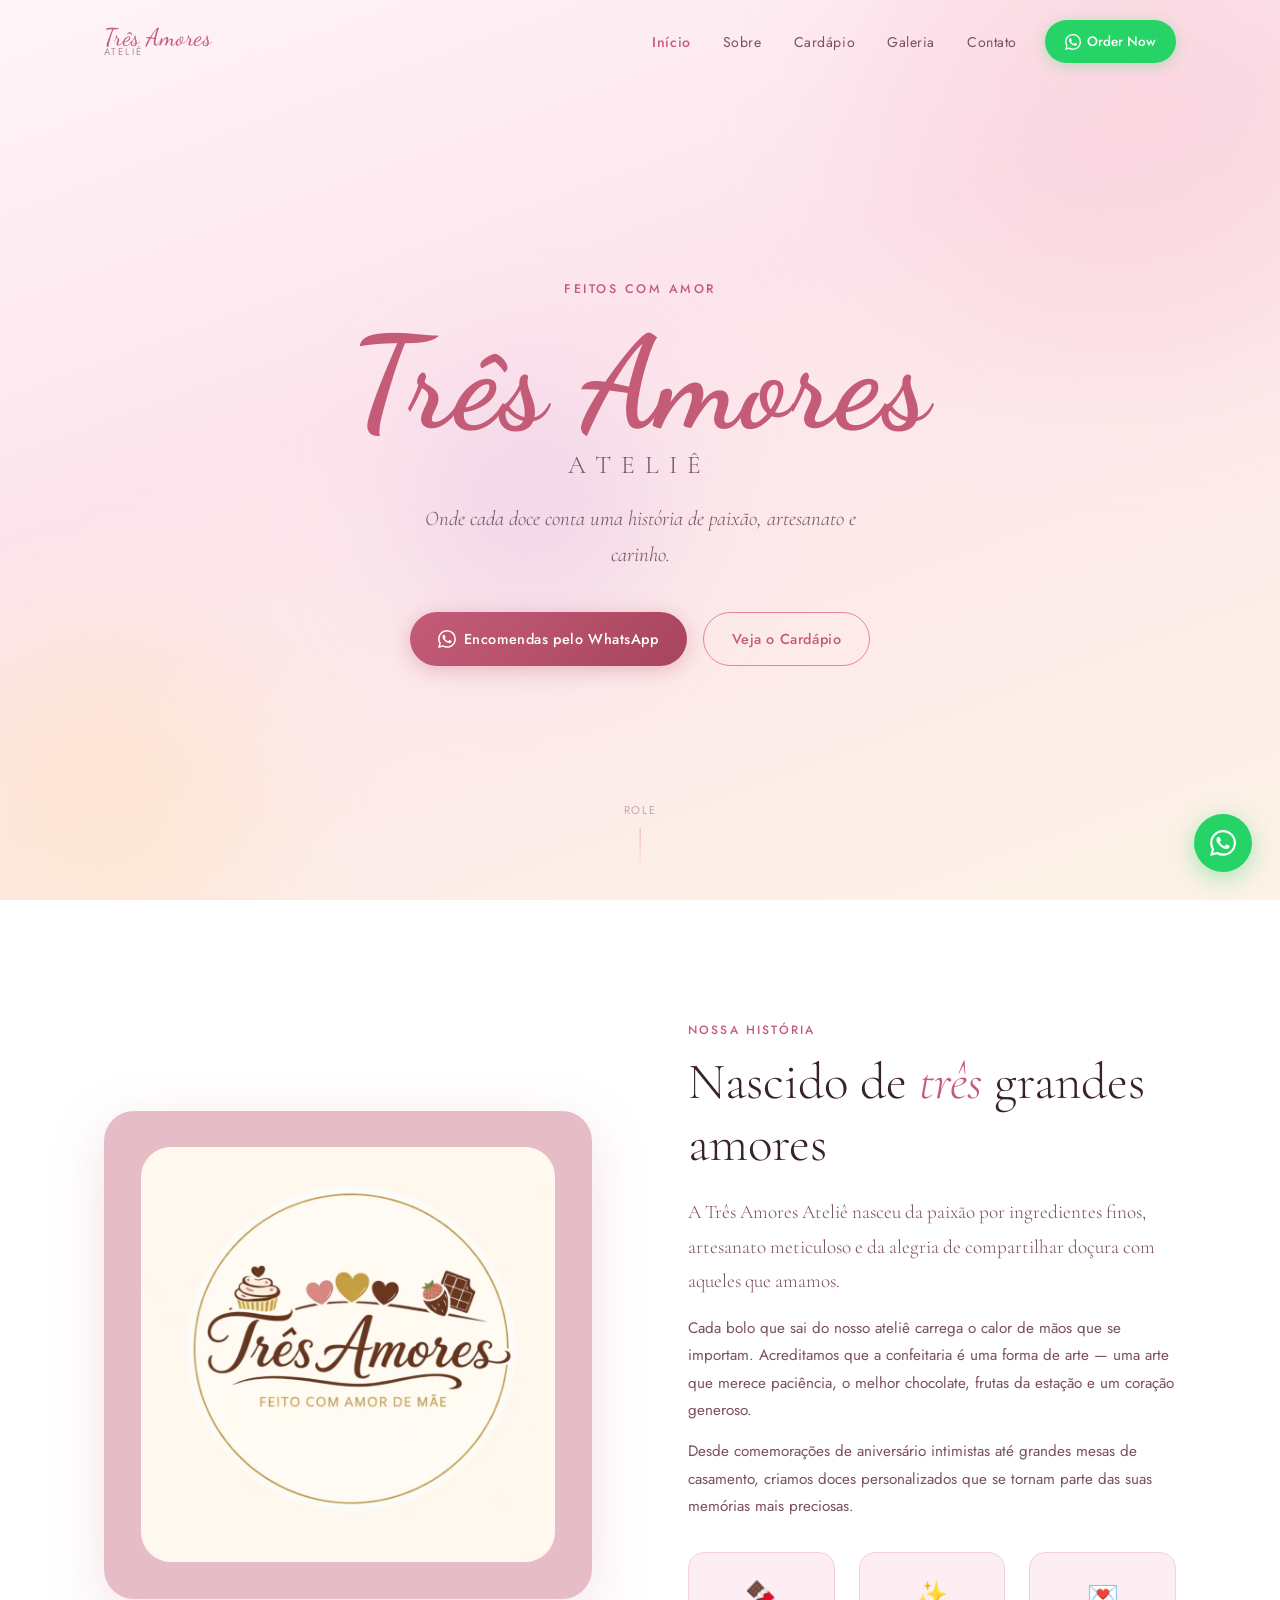
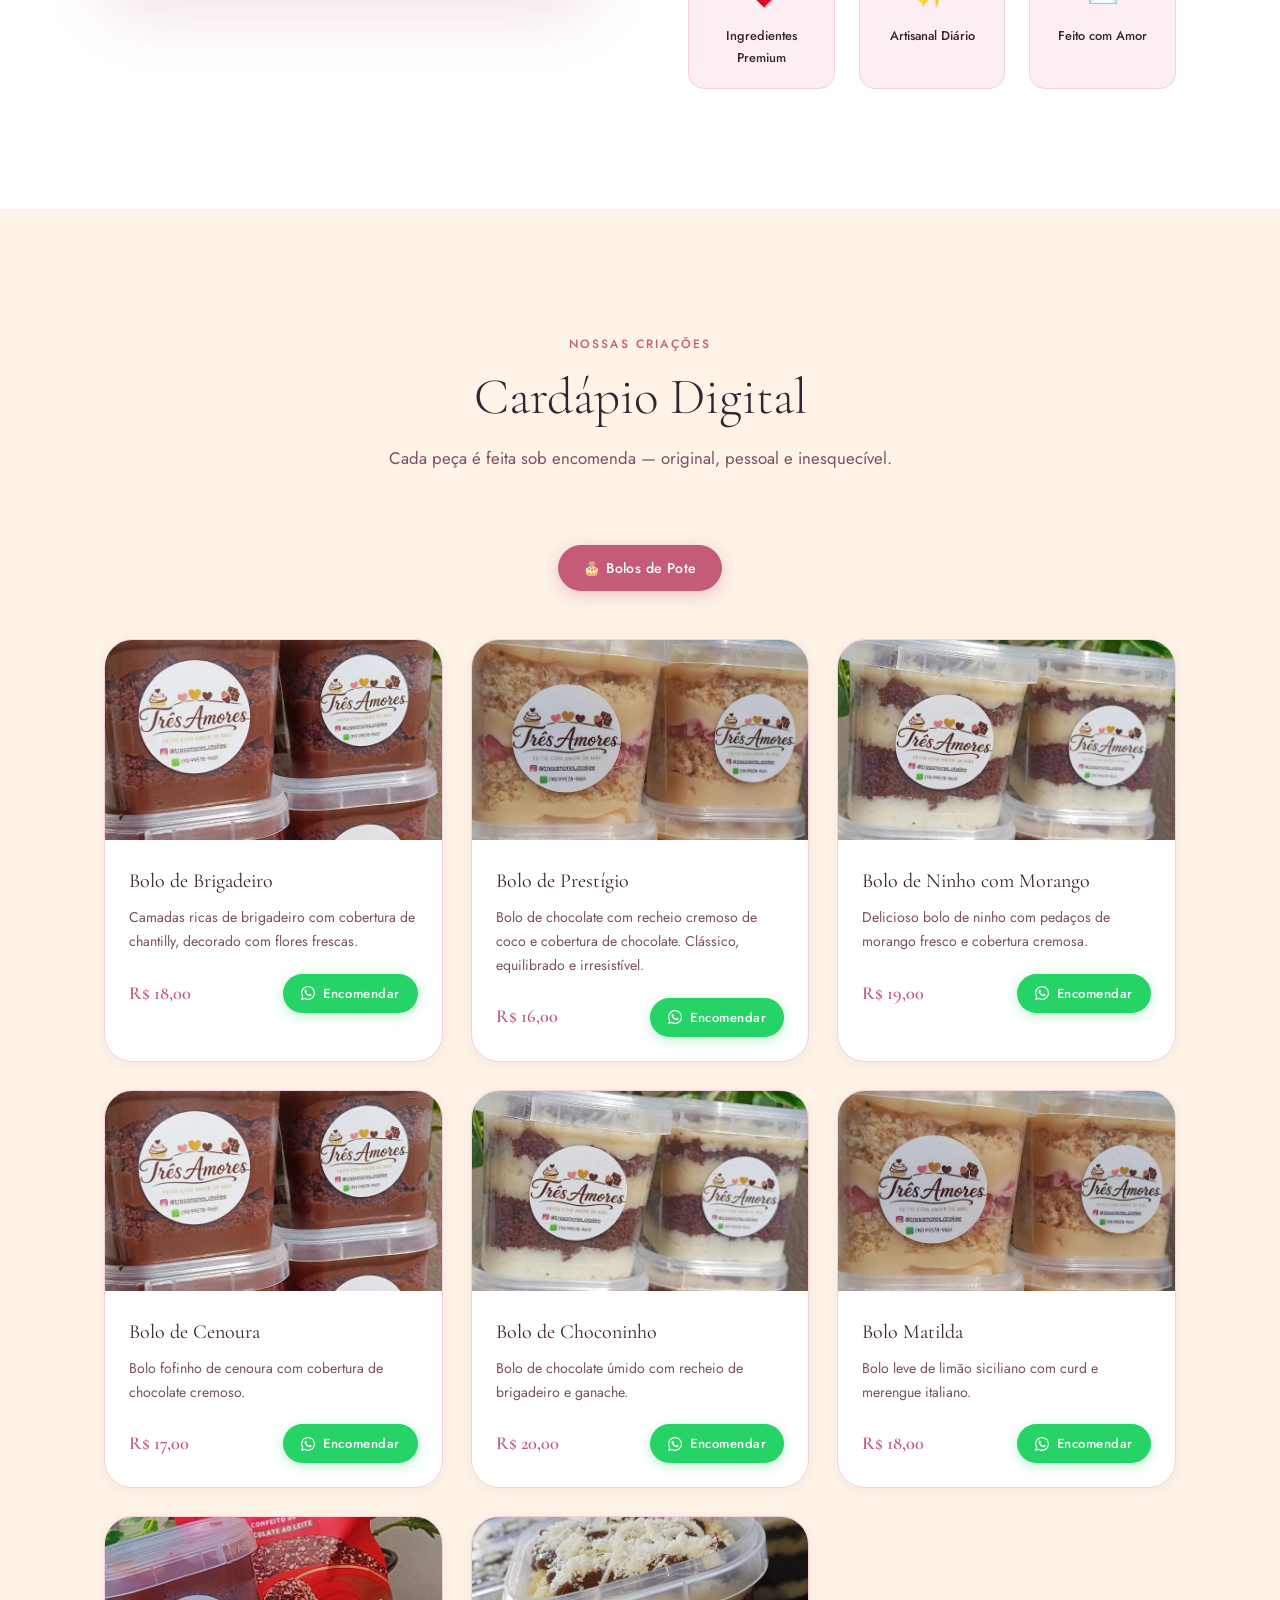
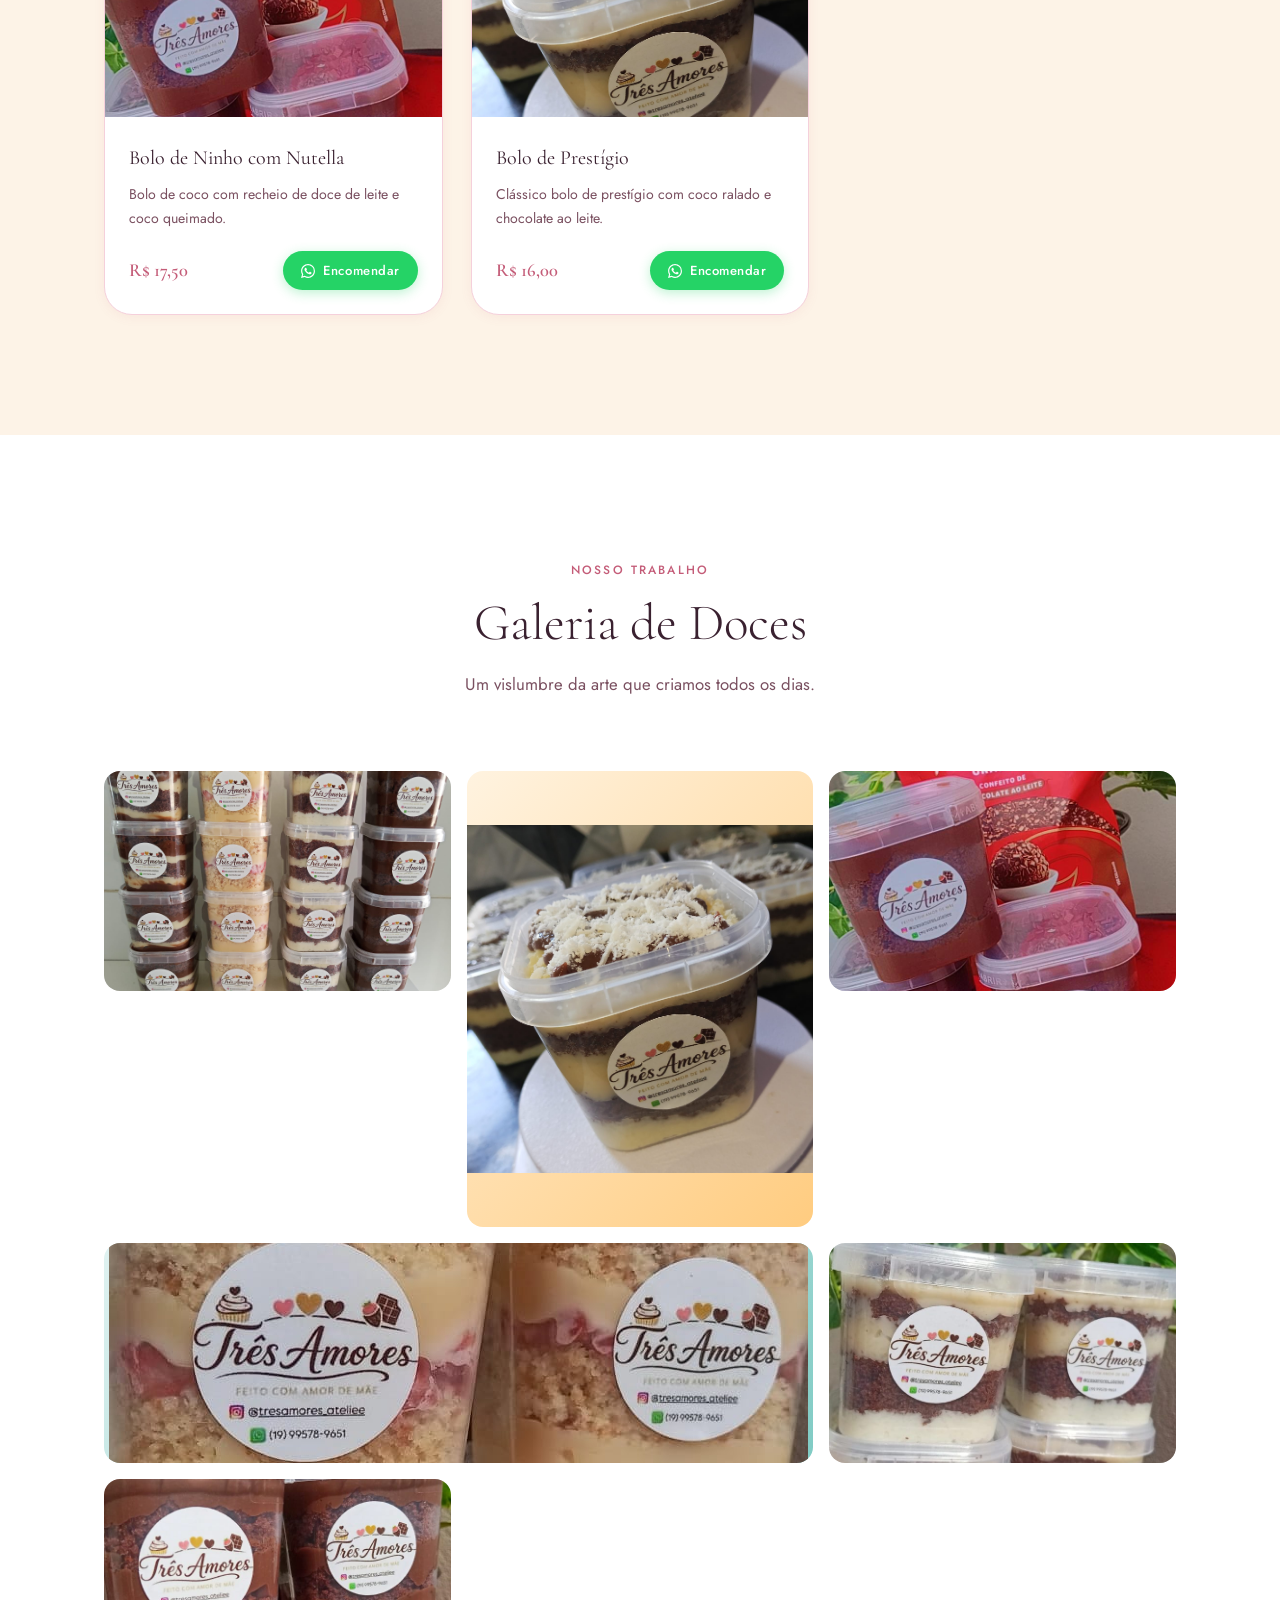
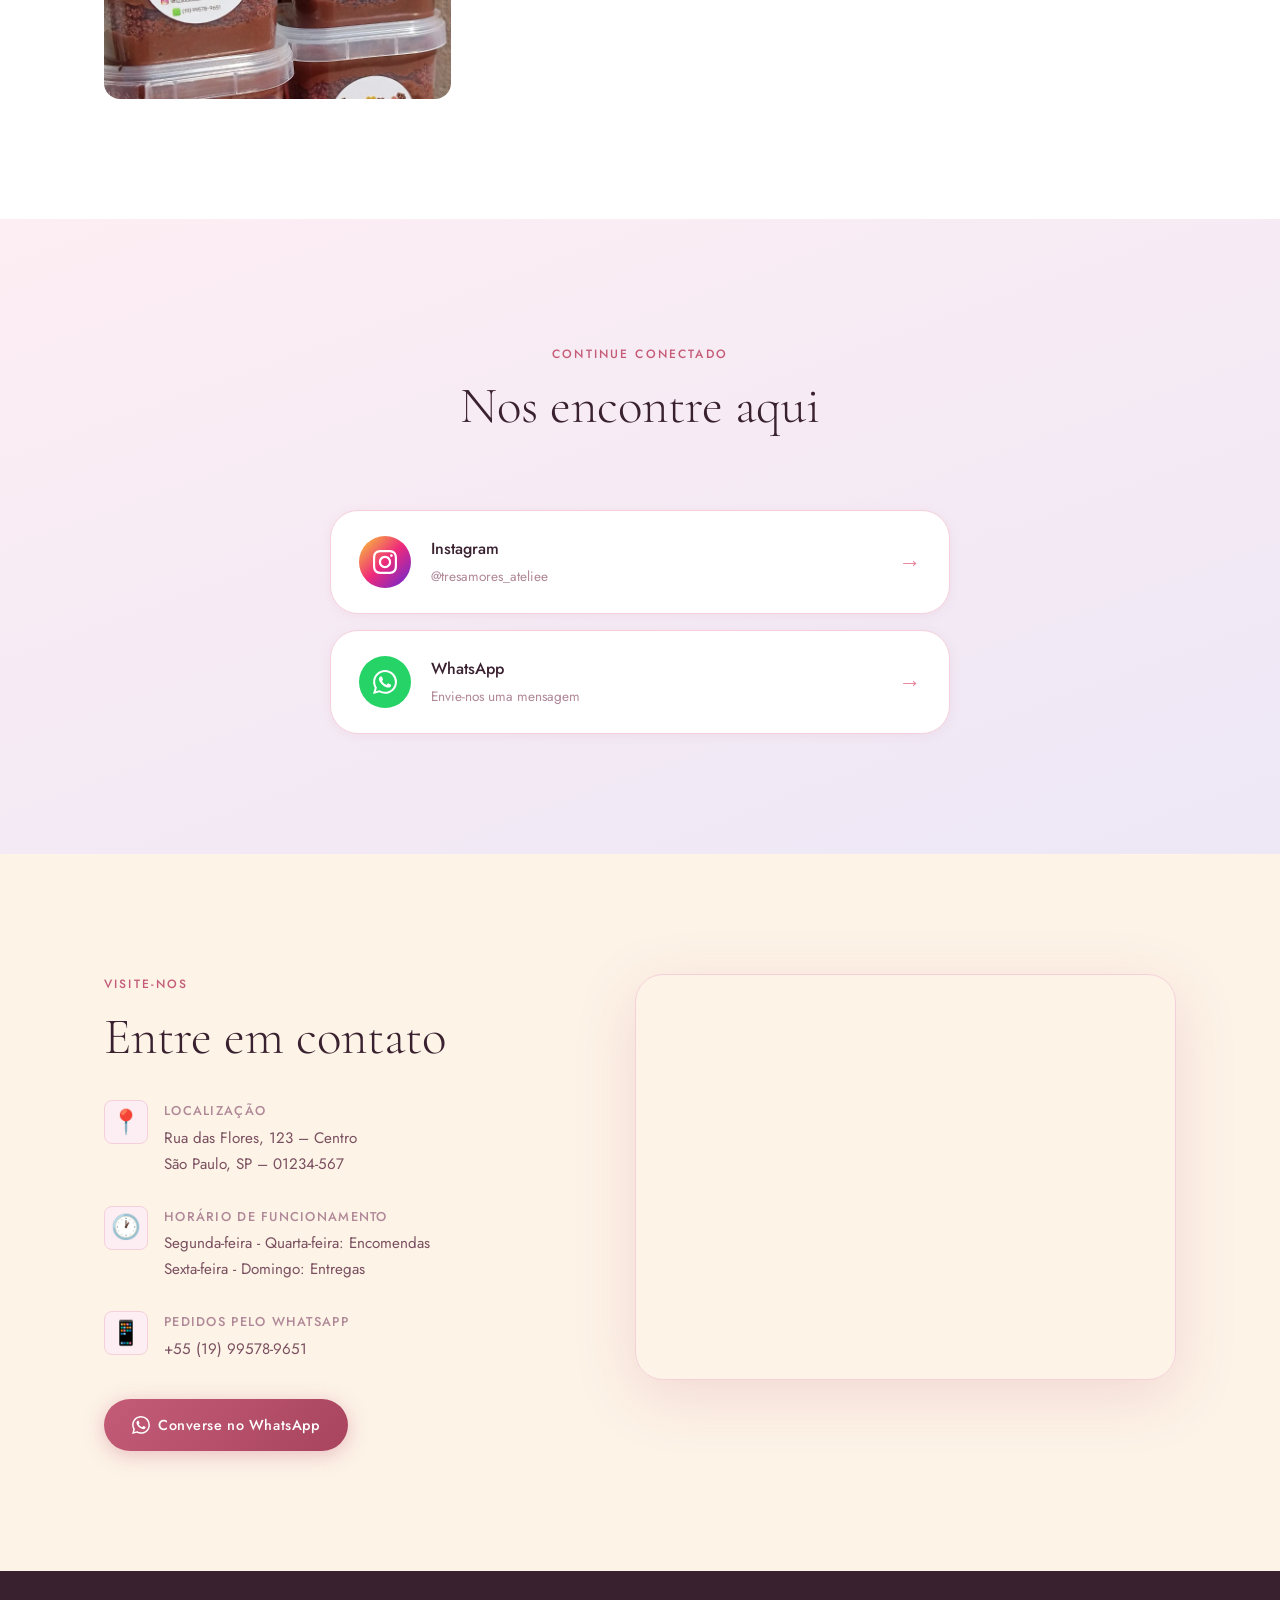
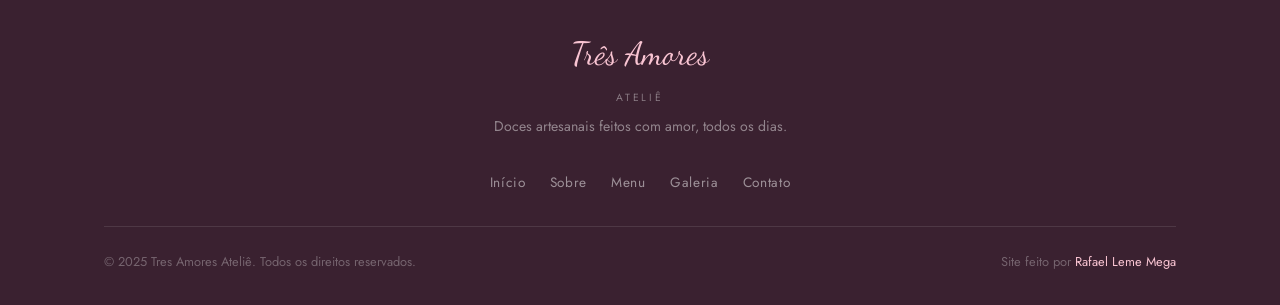
==== commit 0fc49b3f: "prototipo 3 amores atelie" ====
--- a/TresAmoresAtelie-prototipo/index.html
+++ b/TresAmoresAtelie-prototipo/index.html
@@ -1,9 +1,9 @@
 <!DOCTYPE html>
-<html lang="en">
+<html lang="pt-BR">
 <head>
   <meta charset="UTF-8" />
   <meta name="viewport" content="width=device-width, initial-scale=1.0" />
-  <title>Tres Amores Ateliê – Handcrafted Confectionery</title>
+  <title>Três Amores Ateliê – Bolos de Pote Artesanais</title>
   <link rel="preconnect" href="https://fonts.googleapis.com" />
   <link rel="preconnect" href="https://fonts.gstatic.com" crossorigin />
   <link href="https://fonts.googleapis.com/css2?family=Cormorant+Garamond:ital,wght@0,300;0,400;0,600;1,300;1,400&family=Jost:wght@300;400;500&family=Dancing+Script:wght@600;700&display=swap" rel="stylesheet" />
@@ -15,15 +15,15 @@
   <header class="header" id="header">
     <nav class="nav container">
       <a href="#home" class="nav__logo">
-        <span class="nav__logo-script">Tres Amores</span>
+        <span class="nav__logo-script">Três Amores</span>
         <span class="nav__logo-sub">Ateliê</span>
       </a>
       <ul class="nav__list" id="navList">
-        <li><a href="#home" class="nav__link">Home</a></li>
-        <li><a href="#about" class="nav__link">About</a></li>
-        <li><a href="#menu" class="nav__link">Menu</a></li>
-        <li><a href="#gallery" class="nav__link">Gallery</a></li>
-        <li><a href="#contact" class="nav__link">Contact</a></li>
+        <li><a href="#home" class="nav__link">Início</a></li>
+        <li><a href="#about" class="nav__link">Sobre</a></li>
+        <li><a href="#menu" class="nav__link">Cardápio</a></li>
+        <li><a href="#gallery" class="nav__link">Galeria</a></li>
+        <li><a href="#contact" class="nav__link">Contato</a></li>
         <li>
           <a href="https://wa.me/5500000000000" target="_blank" class="nav__cta">
             <svg width="16" height="16" viewBox="0 0 24 24" fill="currentColor"><path d="M17.472 14.382c-.297-.149-1.758-.867-2.03-.967-.273-.099-.471-.148-.67.15-.197.297-.767.966-.94 1.164-.173.199-.347.223-.644.075-.297-.15-1.255-.463-2.39-1.475-.883-.788-1.48-1.761-1.653-2.059-.173-.297-.018-.458.13-.606.134-.133.298-.347.446-.52.149-.174.198-.298.298-.497.099-.198.05-.371-.025-.52-.075-.149-.669-1.612-.916-2.207-.242-.579-.487-.5-.669-.51-.173-.008-.371-.01-.57-.01-.198 0-.52.074-.792.372-.272.297-1.04 1.016-1.04 2.479 0 1.462 1.065 2.875 1.213 3.074.149.198 2.096 3.2 5.077 4.487.709.306 1.262.489 1.694.625.712.227 1.36.195 1.871.118.571-.085 1.758-.719 2.006-1.413.248-.694.248-1.289.173-1.413-.074-.124-.272-.198-.57-.347m-5.421 7.403h-.004a9.87 9.87 0 01-5.031-1.378l-.361-.214-3.741.982.998-3.648-.235-.374a9.86 9.86 0 01-1.51-5.26c.001-5.45 4.436-9.884 9.888-9.884 2.64 0 5.122 1.03 6.988 2.898a9.825 9.825 0 012.893 6.994c-.003 5.45-4.437 9.884-9.885 9.884m8.413-18.297A11.815 11.815 0 0012.05 0C5.495 0 .16 5.335.157 11.892c0 2.096.547 4.142 1.588 5.945L.057 24l6.305-1.654a11.882 11.882 0 005.683 1.448h.005c6.554 0 11.89-5.335 11.893-11.893a11.821 11.821 0 00-3.48-8.413z"/></svg>
@@ -46,22 +46,21 @@
       <div class="hero__petals" id="petals"></div>
     </div>
     <div class="hero__content container">
-      <span class="hero__eyebrow reveal-up">Handcrafted with Love</span>
+      <span class="hero__eyebrow reveal-up">Feitos com Amor</span>
       <h1 class="hero__title reveal-up">
-        <span class="hero__title-script">Tres Amores</span>
+        <span class="hero__title-script">Três Amores</span>
         <span class="hero__title-sub">Ateliê</span>
       </h1>
-      <p class="hero__slogan reveal-up">Where every sweet tells a story of passion, craft, and devotion.</p>
+      <p class="hero__slogan reveal-up">Onde cada doce conta uma história de paixão, artesanato e carinho.</p>
       <div class="hero__actions reveal-up">
         <a href="https://wa.me/5500000000000?text=Hello!%20I%20found%20you%20on%20your%20website%20and%20would%20like%20to%20place%20an%20order." target="_blank" class="btn btn--primary">
           <svg width="18" height="18" viewBox="0 0 24 24" fill="currentColor"><path d="M17.472 14.382c-.297-.149-1.758-.867-2.03-.967-.273-.099-.471-.148-.67.15-.197.297-.767.966-.94 1.164-.173.199-.347.223-.644.075-.297-.15-1.255-.463-2.39-1.475-.883-.788-1.48-1.761-1.653-2.059-.173-.297-.018-.458.13-.606.134-.133.298-.347.446-.52.149-.174.198-.298.298-.497.099-.198.05-.371-.025-.52-.075-.149-.669-1.612-.916-2.207-.242-.579-.487-.5-.669-.51-.173-.008-.371-.01-.57-.01-.198 0-.52.074-.792.372-.272.297-1.04 1.016-1.04 2.479 0 1.462 1.065 2.875 1.213 3.074.149.198 2.096 3.2 5.077 4.487.709.306 1.262.489 1.694.625.712.227 1.36.195 1.871.118.571-.085 1.758-.719 2.006-1.413.248-.694.248-1.289.173-1.413-.074-.124-.272-.198-.57-.347m-5.421 7.403h-.004a9.87 9.87 0 01-5.031-1.378l-.361-.214-3.741.982.998-3.648-.235-.374a9.86 9.86 0 01-1.51-5.26c.001-5.45 4.436-9.884 9.888-9.884 2.64 0 5.122 1.03 6.988 2.898a9.825 9.825 0 012.893 6.994c-.003 5.45-4.437 9.884-9.885 9.884m8.413-18.297A11.815 11.815 0 0012.05 0C5.495 0 .16 5.335.157 11.892c0 2.096.547 4.142 1.588 5.945L.057 24l6.305-1.654a11.882 11.882 0 005.683 1.448h.005c6.554 0 11.89-5.335 11.893-11.893a11.821 11.821 0 00-3.48-8.413z"/></svg>
-          Order on WhatsApp
-        </a>
-        <a href="#menu" class="btn btn--ghost">View Menu</a>
+          Encomendas pelo WhatsApp
+        <a href="#menu" class="btn btn--ghost">Veja o Cardápio</a>
       </div>
     </div>
     <div class="hero__scroll">
-      <span>Scroll</span>
+      <span>Role</span>
       <div class="hero__scroll-line"></div>
     </div>
   </section>
@@ -73,38 +72,31 @@
         <div class="about__image-frame">
           <div class="about__image-placeholder">
             <div class="about__img-inner">
-              <svg viewBox="0 0 200 200" fill="none" xmlns="http://www.w3.org/2000/svg" class="about__img-svg">
-                <circle cx="100" cy="80" r="50" fill="#f9c4d0" opacity="0.6"/>
-                <path d="M60 130 Q100 160 140 130" stroke="#e8a0b0" stroke-width="3" fill="none"/>
-                <circle cx="70" cy="70" r="8" fill="#f4a0b5"/>
-                <circle cx="130" cy="70" r="8" fill="#f4a0b5"/>
-                <path d="M85 90 Q100 105 115 90" stroke="#c97b8f" stroke-width="2.5" fill="none"/>
-                <path d="M40 140 Q100 180 160 140 Q160 200 100 200 Q40 200 40 140Z" fill="#fce4ec" opacity="0.5"/>
-              </svg>
-              <span>Our Sweet Story</span>
+              <img src="assets/tres_amores.png" alt="Imagem do Ateliê" class="about__image">
+              
             </div>
           </div>
           <div class="about__image-deco"></div>
         </div>
       </div>
       <div class="about__text reveal-right">
-        <span class="section__eyebrow">Our Story</span>
-        <h2 class="section__title">Born from <em>three</em> great loves</h2>
-        <p class="about__lead">Tres Amores Ateliê was born from a passion for fine ingredients, meticulous craft, and the joy of sharing sweetness with those we love.</p>
-        <p class="about__body">Every cake, truffle, and petit four that leaves our atelier carries the warmth of hands that care. We believe confectionery is an art form — one that deserves patience, the finest chocolate, seasonal fruits, and a generous heart.</p>
-        <p class="about__body">From intimate birthday celebrations to grand wedding tables, we create bespoke sweets that become part of your most treasured memories.</p>
+        <span class="section__eyebrow">Nossa História</span>
+        <h2 class="section__title">Nascido de <em>três</em> grandes amores</h2>
+        <p class="about__lead">A Três Amores Ateliê nasceu da paixão por ingredientes finos, artesanato meticuloso e da alegria de compartilhar doçura com aqueles que amamos.</p>
+        <p class="about__body">Cada bolo  que sai do nosso ateliê carrega o calor de mãos que se importam. Acreditamos que a confeitaria é uma forma de arte — uma arte que merece paciência, o melhor chocolate, frutas da estação e um coração generoso.</p>
+        <p class="about__body">Desde comemorações de aniversário intimistas até grandes mesas de casamento, criamos doces personalizados que se tornam parte das suas memórias mais preciosas.</p>
         <div class="about__pillars">
           <div class="about__pillar">
             <span class="about__pillar-icon">🍫</span>
-            <strong>Premium Ingredients</strong>
+            <strong>Ingredientes Premium</strong>
           </div>
           <div class="about__pillar">
             <span class="about__pillar-icon">✨</span>
-            <strong>Handcrafted Daily</strong>
+            <strong>Artisanal Diário</strong>
           </div>
           <div class="about__pillar">
             <span class="about__pillar-icon">💌</span>
-            <strong>Made with Love</strong>
+            <strong>Feito com Amor</strong>
           </div>
         </div>
       </div>
@@ -115,31 +107,29 @@
   <section class="menu section" id="menu">
     <div class="container">
       <div class="section__header reveal-up">
-        <span class="section__eyebrow">Our Creations</span>
-        <h2 class="section__title">Digital Menu</h2>
-        <p class="section__desc">Each piece is made to order — fresh, personal, and unforgettable.</p>
+        <span class="section__eyebrow">Nossas Criações</span>
+        <h2 class="section__title">Cardápio Digital</h2>
+        <p class="section__desc">Cada peça é feita sob encomenda — original, pessoal e inesquecível.</p>
       </div>
 
       <div class="menu__tabs reveal-up">
-        <button class="menu__tab active" data-cat="cakes">🎂 Cakes</button>
-        <button class="menu__tab" data-cat="desserts">🍮 Desserts</button>
-        <button class="menu__tab" data-cat="custom">🎀 Custom Orders</button>
+        <button class="menu__tab active" data-cat="cakes">🎂 Bolos de Pote</button>
       </div>
 
       <!-- Cakes -->
       <div class="menu__grid" id="cat-cakes">
         <article class="menu__card reveal-up">
           <div class="menu__card-img" style="background: linear-gradient(135deg, #fce4ec, #f8bbd0);">
-            <div class="menu__card-img-inner">🎂</div>
-          </div>
-          <div class="menu__card-body">
-            <h3 class="menu__card-name">Red Velvet Cake</h3>
-            <p class="menu__card-desc">Rich red velvet layers with cream cheese frosting, decorated with fresh rose petals.</p>
-            <div class="menu__card-footer">
-              <span class="menu__card-price">R$ 180,00</span>
-              <button class="btn btn--whatsapp" data-product="Red Velvet Cake">
-                <svg width="14" height="14" viewBox="0 0 24 24" fill="currentColor"><path d="M17.472 14.382c-.297-.149-1.758-.867-2.03-.967-.273-.099-.471-.148-.67.15-.197.297-.767.966-.94 1.164-.173.199-.347.223-.644.075-.297-.15-1.255-.463-2.39-1.475-.883-.788-1.48-1.761-1.653-2.059-.173-.297-.018-.458.13-.606.134-.133.298-.347.446-.52.149-.174.198-.298.298-.497.099-.198.05-.371-.025-.52-.075-.149-.669-1.612-.916-2.207-.242-.579-.487-.5-.669-.51-.173-.008-.371-.01-.57-.01-.198 0-.52.074-.792.372-.272.297-1.04 1.016-1.04 2.479 0 1.462 1.065 2.875 1.213 3.074.149.198 2.096 3.2 5.077 4.487.709.306 1.262.489 1.694.625.712.227 1.36.195 1.871.118.571-.085 1.758-.719 2.006-1.413.248-.694.248-1.289.173-1.413-.074-.124-.272-.198-.57-.347m-5.421 7.403h-.004a9.87 9.87 0 01-5.031-1.378l-.361-.214-3.741.982.998-3.648-.235-.374a9.86 9.86 0 01-1.51-5.26c.001-5.45 4.436-9.884 9.888-9.884 2.64 0 5.122 1.03 6.988 2.898a9.825 9.825 0 012.893 6.994c-.003 5.45-4.437 9.884-9.885 9.884m8.413-18.297A11.815 11.815 0 0012.05 0C5.495 0 .16 5.335.157 11.892c0 2.096.547 4.142 1.588 5.945L.057 24l6.305-1.654a11.882 11.882 0 005.683 1.448h.005c6.554 0 11.89-5.335 11.893-11.893a11.821 11.821 0 00-3.48-8.413z"/></svg>
-                Order
+            <img src="assets/bolo_1.jpeg" alt="Bolo de Brigadeiro">
+          </div>
+          <div class="menu__card-body">
+            <h3 class="menu__card-name">Bolo de Brigadeiro</h3>
+            <p class="menu__card-desc">Camadas ricas de brigadeiro com cobertura de chantilly, decorado com flores frescas.</p>
+            <div class="menu__card-footer">
+              <span class="menu__card-price">R$ 18,00</span>
+              <button class="btn btn--whatsapp" data-product="Bolo de Brigadeiro">
+                <svg width="14" height="14" viewBox="0 0 24 24" fill="currentColor"><path d="M17.472 14.382c-.297-.149-1.758-.867-2.03-.967-.273-.099-.471-.148-.67.15-.197.297-.767.966-.94 1.164-.173.199-.347.223-.644.075-.297-.15-1.255-.463-2.39-1.475-.883-.788-1.48-1.761-1.653-2.059-.173-.297-.018-.458.13-.606.134-.133.298-.347.446-.52.149-.174.198-.298.298-.497.099-.198.05-.371-.025-.52-.075-.149-.669-1.612-.916-2.207-.242-.579-.487-.5-.669-.51-.173-.008-.371-.01-.57-.01-.198 0-.52.074-.792.372-.272.297-1.04 1.016-1.04 2.479 0 1.462 1.065 2.875 1.213 3.074.149.198 2.096 3.2 5.077 4.487.709.306 1.262.489 1.694.625.712.227 1.36.195 1.871.118.571-.085 1.758-.719 2.006-1.413.248-.694.248-1.289.173-1.413-.074-.124-.272-.198-.57-.347m-5.421 7.403h-.004a9.87 9.87 0 01-5.031-1.378l-.361-.214-3.741.982.998-3.648-.235-.374a9.86 9.86 0 01-1.51-5.26c.001-5.45 4.436-9.884 9.888-9.884 2.64 0 5.122 1.03 6.988 2.898a9.825 9.825 0 012.893 6.994c-.003 5.45-4.437 9.884-9.885 9.884m8.413-18.297A11.815 11.815 0 0012.05 0C5.495 0 .16 5.335.157 11.892c0 2.096.547 4.142 1.588 5.945L.057 24l6.305-1.654a11.882 11.882 0 005.683 1.448h.005c6.554 0 11.89-5.335 11.893-11.893a11.821 11.821 0 00-3.48-8.413z"/></svg>
+                Encomendar
               </button>
             </div>
           </div>
@@ -147,16 +137,16 @@
 
         <article class="menu__card reveal-up">
           <div class="menu__card-img" style="background: linear-gradient(135deg, #fff3e0, #ffe0b2);">
-            <div class="menu__card-img-inner">🍰</div>
-          </div>
-          <div class="menu__card-body">
-            <h3 class="menu__card-name">Lemon & Elderflower Cake</h3>
-            <p class="menu__card-desc">Delicate lemon sponge layers with elderflower cream, candied citrus peel topping.</p>
-            <div class="menu__card-footer">
-              <span class="menu__card-price">R$ 165,00</span>
-              <button class="btn btn--whatsapp" data-product="Lemon & Elderflower Cake">
-                <svg width="14" height="14" viewBox="0 0 24 24" fill="currentColor"><path d="M17.472 14.382c-.297-.149-1.758-.867-2.03-.967-.273-.099-.471-.148-.67.15-.197.297-.767.966-.94 1.164-.173.199-.347.223-.644.075-.297-.15-1.255-.463-2.39-1.475-.883-.788-1.48-1.761-1.653-2.059-.173-.297-.018-.458.13-.606.134-.133.298-.347.446-.52.149-.174.198-.298.298-.497.099-.198.05-.371-.025-.52-.075-.149-.669-1.612-.916-2.207-.242-.579-.487-.5-.669-.51-.173-.008-.371-.01-.57-.01-.198 0-.52.074-.792.372-.272.297-1.04 1.016-1.04 2.479 0 1.462 1.065 2.875 1.213 3.074.149.198 2.096 3.2 5.077 4.487.709.306 1.262.489 1.694.625.712.227 1.36.195 1.871.118.571-.085 1.758-.719 2.006-1.413.248-.694.248-1.289.173-1.413-.074-.124-.272-.198-.57-.347m-5.421 7.403h-.004a9.87 9.87 0 01-5.031-1.378l-.361-.214-3.741.982.998-3.648-.235-.374a9.86 9.86 0 01-1.51-5.26c.001-5.45 4.436-9.884 9.888-9.884 2.64 0 5.122 1.03 6.988 2.898a9.825 9.825 0 012.893 6.994c-.003 5.45-4.437 9.884-9.885 9.884m8.413-18.297A11.815 11.815 0 0012.05 0C5.495 0 .16 5.335.157 11.892c0 2.096.547 4.142 1.588 5.945L.057 24l6.305-1.654a11.882 11.882 0 005.683 1.448h.005c6.554 0 11.89-5.335 11.893-11.893a11.821 11.821 0 00-3.48-8.413z"/></svg>
-                Order
+            <img src="assets/bolo_3.jpeg" alt="Bolo de Prestigio">
+          </div>
+          <div class="menu__card-body">
+            <h3 class="menu__card-name">Bolo de Prestígio</h3>
+            <p class="menu__card-desc">Bolo de chocolate com recheio cremoso de coco e cobertura de chocolate. Clássico, equilibrado e irresistível.</p>
+            <div class="menu__card-footer">
+              <span class="menu__card-price">R$ 16,00</span>
+              <button class="btn btn--whatsapp" data-product="Bolo de Prestigio">
+                <svg width="14" height="14" viewBox="0 0 24 24" fill="currentColor"><path d="M17.472 14.382c-.297-.149-1.758-.867-2.03-.967-.273-.099-.471-.148-.67.15-.197.297-.767.966-.94 1.164-.173.199-.347.223-.644.075-.297-.15-1.255-.463-2.39-1.475-.883-.788-1.48-1.761-1.653-2.059-.173-.297-.018-.458.13-.606.134-.133.298-.347.446-.52.149-.174.198-.298.298-.497.099-.198.05-.371-.025-.52-.075-.149-.669-1.612-.916-2.207-.242-.579-.487-.5-.669-.51-.173-.008-.371-.01-.57-.01-.198 0-.52.074-.792.372-.272.297-1.04 1.016-1.04 2.479 0 1.462 1.065 2.875 1.213 3.074.149.198 2.096 3.2 5.077 4.487.709.306 1.262.489 1.694.625.712.227 1.36.195 1.871.118.571-.085 1.758-.719 2.006-1.413.248-.694.248-1.289.173-1.413-.074-.124-.272-.198-.57-.347m-5.421 7.403h-.004a9.87 9.87 0 01-5.031-1.378l-.361-.214-3.741.982.998-3.648-.235-.374a9.86 9.86 0 01-1.51-5.26c.001-5.45 4.436-9.884 9.888-9.884 2.64 0 5.122 1.03 6.988 2.898a9.825 9.825 0 012.893 6.994c-.003 5.45-4.437 9.884-9.885 9.884m8.413-18.297A11.815 11.815 0 0012.05 0C5.495 0 .16 5.335.157 11.892c0 2.096.547 4.142 1.588 5.945L.057 24l6.305-1.654a11.882 11.882 0 005.683 1.448h.005c6.554 0 11.89-5.335 11.893-11.893a11.821 11.821 0 00-3.48-8.413z"/></svg>
+                Encomendar
               </button>
             </div>
           </div>
@@ -164,124 +154,105 @@
 
         <article class="menu__card reveal-up">
           <div class="menu__card-img" style="background: linear-gradient(135deg, #ede7f6, #d1c4e9);">
-            <div class="menu__card-img-inner">🫐</div>
-          </div>
-          <div class="menu__card-body">
-            <h3 class="menu__card-name">Blackberry & Lavender Cake</h3>
-            <p class="menu__card-desc">Vanilla chiffon with blackberry compote, lavender buttercream, and edible flowers.</p>
-            <div class="menu__card-footer">
-              <span class="menu__card-price">R$ 195,00</span>
-              <button class="btn btn--whatsapp" data-product="Blackberry & Lavender Cake">
-                <svg width="14" height="14" viewBox="0 0 24 24" fill="currentColor"><path d="M17.472 14.382c-.297-.149-1.758-.867-2.03-.967-.273-.099-.471-.148-.67.15-.197.297-.767.966-.94 1.164-.173.199-.347.223-.644.075-.297-.15-1.255-.463-2.39-1.475-.883-.788-1.48-1.761-1.653-2.059-.173-.297-.018-.458.13-.606.134-.133.298-.347.446-.52.149-.174.198-.298.298-.497.099-.198.05-.371-.025-.52-.075-.149-.669-1.612-.916-2.207-.242-.579-.487-.5-.669-.51-.173-.008-.371-.01-.57-.01-.198 0-.52.074-.792.372-.272.297-1.04 1.016-1.04 2.479 0 1.462 1.065 2.875 1.213 3.074.149.198 2.096 3.2 5.077 4.487.709.306 1.262.489 1.694.625.712.227 1.36.195 1.871.118.571-.085 1.758-.719 2.006-1.413.248-.694.248-1.289.173-1.413-.074-.124-.272-.198-.57-.347m-5.421 7.403h-.004a9.87 9.87 0 01-5.031-1.378l-.361-.214-3.741.982.998-3.648-.235-.374a9.86 9.86 0 01-1.51-5.26c.001-5.45 4.436-9.884 9.888-9.884 2.64 0 5.122 1.03 6.988 2.898a9.825 9.825 0 012.893 6.994c-.003 5.45-4.437 9.884-9.885 9.884m8.413-18.297A11.815 11.815 0 0012.05 0C5.495 0 .16 5.335.157 11.892c0 2.096.547 4.142 1.588 5.945L.057 24l6.305-1.654a11.882 11.882 0 005.683 1.448h.005c6.554 0 11.89-5.335 11.893-11.893a11.821 11.821 0 00-3.48-8.413z"/></svg>
-                Order
-              </button>
-            </div>
-          </div>
-        </article>
-      </div>
-
-      <!-- Desserts -->
-      <div class="menu__grid hidden" id="cat-desserts">
-        <article class="menu__card reveal-up">
-          <div class="menu__card-img" style="background: linear-gradient(135deg, #fce4ec, #f48fb1);">
-            <div class="menu__card-img-inner">🍫</div>
-          </div>
-          <div class="menu__card-body">
-            <h3 class="menu__card-name">Belgian Chocolate Truffles</h3>
-            <p class="menu__card-desc">Box of 12 handmade truffles — dark, milk, and white chocolate, dusted with cocoa.</p>
-            <div class="menu__card-footer">
-              <span class="menu__card-price">R$ 65,00</span>
-              <button class="btn btn--whatsapp" data-product="Belgian Chocolate Truffles">
-                <svg width="14" height="14" viewBox="0 0 24 24" fill="currentColor"><path d="M17.472 14.382c-.297-.149-1.758-.867-2.03-.967-.273-.099-.471-.148-.67.15-.197.297-.767.966-.94 1.164-.173.199-.347.223-.644.075-.297-.15-1.255-.463-2.39-1.475-.883-.788-1.48-1.761-1.653-2.059-.173-.297-.018-.458.13-.606.134-.133.298-.347.446-.52.149-.174.198-.298.298-.497.099-.198.05-.371-.025-.52-.075-.149-.669-1.612-.916-2.207-.242-.579-.487-.5-.669-.51-.173-.008-.371-.01-.57-.01-.198 0-.52.074-.792.372-.272.297-1.04 1.016-1.04 2.479 0 1.462 1.065 2.875 1.213 3.074.149.198 2.096 3.2 5.077 4.487.709.306 1.262.489 1.694.625.712.227 1.36.195 1.871.118.571-.085 1.758-.719 2.006-1.413.248-.694.248-1.289.173-1.413-.074-.124-.272-.198-.57-.347m-5.421 7.403h-.004a9.87 9.87 0 01-5.031-1.378l-.361-.214-3.741.982.998-3.648-.235-.374a9.86 9.86 0 01-1.51-5.26c.001-5.45 4.436-9.884 9.888-9.884 2.64 0 5.122 1.03 6.988 2.898a9.825 9.825 0 012.893 6.994c-.003 5.45-4.437 9.884-9.885 9.884m8.413-18.297A11.815 11.815 0 0012.05 0C5.495 0 .16 5.335.157 11.892c0 2.096.547 4.142 1.588 5.945L.057 24l6.305-1.654a11.882 11.882 0 005.683 1.448h.005c6.554 0 11.89-5.335 11.893-11.893a11.821 11.821 0 00-3.48-8.413z"/></svg>
-                Order
-              </button>
-            </div>
-          </div>
-        </article>
-
-        <article class="menu__card reveal-up">
-          <div class="menu__card-img" style="background: linear-gradient(135deg, #f3e5f5, #ce93d8);">
-            <div class="menu__card-img-inner">🍮</div>
-          </div>
-          <div class="menu__card-body">
-            <h3 class="menu__card-name">Crème Brûlée</h3>
-            <p class="menu__card-desc">Classic vanilla custard with a perfectly caramelized sugar crust. Served in elegant ramekins.</p>
-            <div class="menu__card-footer">
-              <span class="menu__card-price">R$ 32,00 / unit</span>
-              <button class="btn btn--whatsapp" data-product="Crème Brûlée">
-                <svg width="14" height="14" viewBox="0 0 24 24" fill="currentColor"><path d="M17.472 14.382c-.297-.149-1.758-.867-2.03-.967-.273-.099-.471-.148-.67.15-.197.297-.767.966-.94 1.164-.173.199-.347.223-.644.075-.297-.15-1.255-.463-2.39-1.475-.883-.788-1.48-1.761-1.653-2.059-.173-.297-.018-.458.13-.606.134-.133.298-.347.446-.52.149-.174.198-.298.298-.497.099-.198.05-.371-.025-.52-.075-.149-.669-1.612-.916-2.207-.242-.579-.487-.5-.669-.51-.173-.008-.371-.01-.57-.01-.198 0-.52.074-.792.372-.272.297-1.04 1.016-1.04 2.479 0 1.462 1.065 2.875 1.213 3.074.149.198 2.096 3.2 5.077 4.487.709.306 1.262.489 1.694.625.712.227 1.36.195 1.871.118.571-.085 1.758-.719 2.006-1.413.248-.694.248-1.289.173-1.413-.074-.124-.272-.198-.57-.347m-5.421 7.403h-.004a9.87 9.87 0 01-5.031-1.378l-.361-.214-3.741.982.998-3.648-.235-.374a9.86 9.86 0 01-1.51-5.26c.001-5.45 4.436-9.884 9.888-9.884 2.64 0 5.122 1.03 6.988 2.898a9.825 9.825 0 012.893 6.994c-.003 5.45-4.437 9.884-9.885 9.884m8.413-18.297A11.815 11.815 0 0012.05 0C5.495 0 .16 5.335.157 11.892c0 2.096.547 4.142 1.588 5.945L.057 24l6.305-1.654a11.882 11.882 0 005.683 1.448h.005c6.554 0 11.89-5.335 11.893-11.893a11.821 11.821 0 00-3.48-8.413z"/></svg>
-                Order
-              </button>
-            </div>
-          </div>
-        </article>
-
-        <article class="menu__card reveal-up">
-          <div class="menu__card-img" style="background: linear-gradient(135deg, #e8f5e9, #a5d6a7);">
-            <div class="menu__card-img-inner">🍵</div>
-          </div>
-          <div class="menu__card-body">
-            <h3 class="menu__card-name">Matcha Panna Cotta</h3>
-            <p class="menu__card-desc">Silky Japanese matcha panna cotta with a berry coulis and white chocolate shards.</p>
-            <div class="menu__card-footer">
-              <span class="menu__card-price">R$ 28,00 / unit</span>
-              <button class="btn btn--whatsapp" data-product="Matcha Panna Cotta">
-                <svg width="14" height="14" viewBox="0 0 24 24" fill="currentColor"><path d="M17.472 14.382c-.297-.149-1.758-.867-2.03-.967-.273-.099-.471-.148-.67.15-.197.297-.767.966-.94 1.164-.173.199-.347.223-.644.075-.297-.15-1.255-.463-2.39-1.475-.883-.788-1.48-1.761-1.653-2.059-.173-.297-.018-.458.13-.606.134-.133.298-.347.446-.52.149-.174.198-.298.298-.497.099-.198.05-.371-.025-.52-.075-.149-.669-1.612-.916-2.207-.242-.579-.487-.5-.669-.51-.173-.008-.371-.01-.57-.01-.198 0-.52.074-.792.372-.272.297-1.04 1.016-1.04 2.479 0 1.462 1.065 2.875 1.213 3.074.149.198 2.096 3.2 5.077 4.487.709.306 1.262.489 1.694.625.712.227 1.36.195 1.871.118.571-.085 1.758-.719 2.006-1.413.248-.694.248-1.289.173-1.413-.074-.124-.272-.198-.57-.347m-5.421 7.403h-.004a9.87 9.87 0 01-5.031-1.378l-.361-.214-3.741.982.998-3.648-.235-.374a9.86 9.86 0 01-1.51-5.26c.001-5.45 4.436-9.884 9.888-9.884 2.64 0 5.122 1.03 6.988 2.898a9.825 9.825 0 012.893 6.994c-.003 5.45-4.437 9.884-9.885 9.884m8.413-18.297A11.815 11.815 0 0012.05 0C5.495 0 .16 5.335.157 11.892c0 2.096.547 4.142 1.588 5.945L.057 24l6.305-1.654a11.882 11.882 0 005.683 1.448h.005c6.554 0 11.89-5.335 11.893-11.893a11.821 11.821 0 00-3.48-8.413z"/></svg>
-                Order
-              </button>
-            </div>
-          </div>
-        </article>
-      </div>
-
-      <!-- Custom Orders -->
-      <div class="menu__grid hidden" id="cat-custom">
-        <article class="menu__card reveal-up">
-          <div class="menu__card-img" style="background: linear-gradient(135deg, #fff8e1, #ffecb3);">
-            <div class="menu__card-img-inner">💍</div>
-          </div>
-          <div class="menu__card-body">
-            <h3 class="menu__card-name">Wedding Cake</h3>
-            <p class="menu__card-desc">Bespoke multi-tier wedding cake designed for your special day — flavors, décor, and size fully customized.</p>
-            <div class="menu__card-footer">
-              <span class="menu__card-price">On request</span>
-              <button class="btn btn--whatsapp" data-product="Wedding Cake">
-                <svg width="14" height="14" viewBox="0 0 24 24" fill="currentColor"><path d="M17.472 14.382c-.297-.149-1.758-.867-2.03-.967-.273-.099-.471-.148-.67.15-.197.297-.767.966-.94 1.164-.173.199-.347.223-.644.075-.297-.15-1.255-.463-2.39-1.475-.883-.788-1.48-1.761-1.653-2.059-.173-.297-.018-.458.13-.606.134-.133.298-.347.446-.52.149-.174.198-.298.298-.497.099-.198.05-.371-.025-.52-.075-.149-.669-1.612-.916-2.207-.242-.579-.487-.5-.669-.51-.173-.008-.371-.01-.57-.01-.198 0-.52.074-.792.372-.272.297-1.04 1.016-1.04 2.479 0 1.462 1.065 2.875 1.213 3.074.149.198 2.096 3.2 5.077 4.487.709.306 1.262.489 1.694.625.712.227 1.36.195 1.871.118.571-.085 1.758-.719 2.006-1.413.248-.694.248-1.289.173-1.413-.074-.124-.272-.198-.57-.347m-5.421 7.403h-.004a9.87 9.87 0 01-5.031-1.378l-.361-.214-3.741.982.998-3.648-.235-.374a9.86 9.86 0 01-1.51-5.26c.001-5.45 4.436-9.884 9.888-9.884 2.64 0 5.122 1.03 6.988 2.898a9.825 9.825 0 012.893 6.994c-.003 5.45-4.437 9.884-9.885 9.884m8.413-18.297A11.815 11.815 0 0012.05 0C5.495 0 .16 5.335.157 11.892c0 2.096.547 4.142 1.588 5.945L.057 24l6.305-1.654a11.882 11.882 0 005.683 1.448h.005c6.554 0 11.89-5.335 11.893-11.893a11.821 11.821 0 00-3.48-8.413z"/></svg>
-                Enquire
-              </button>
-            </div>
-          </div>
-        </article>
-
-        <article class="menu__card reveal-up">
-          <div class="menu__card-img" style="background: linear-gradient(135deg, #fce4ec, #ef9a9a);">
-            <div class="menu__card-img-inner">🎁</div>
-          </div>
-          <div class="menu__card-body">
-            <h3 class="menu__card-name">Gift Sweet Box</h3>
-            <p class="menu__card-desc">Curated box of assorted handmade sweets, truffles, and petit fours — personalized ribbon and card included.</p>
-            <div class="menu__card-footer">
-              <span class="menu__card-price">From R$ 120,00</span>
-              <button class="btn btn--whatsapp" data-product="Gift Sweet Box">
-                <svg width="14" height="14" viewBox="0 0 24 24" fill="currentColor"><path d="M17.472 14.382c-.297-.149-1.758-.867-2.03-.967-.273-.099-.471-.148-.67.15-.197.297-.767.966-.94 1.164-.173.199-.347.223-.644.075-.297-.15-1.255-.463-2.39-1.475-.883-.788-1.48-1.761-1.653-2.059-.173-.297-.018-.458.13-.606.134-.133.298-.347.446-.52.149-.174.198-.298.298-.497.099-.198.05-.371-.025-.52-.075-.149-.669-1.612-.916-2.207-.242-.579-.487-.5-.669-.51-.173-.008-.371-.01-.57-.01-.198 0-.52.074-.792.372-.272.297-1.04 1.016-1.04 2.479 0 1.462 1.065 2.875 1.213 3.074.149.198 2.096 3.2 5.077 4.487.709.306 1.262.489 1.694.625.712.227 1.36.195 1.871.118.571-.085 1.758-.719 2.006-1.413.248-.694.248-1.289.173-1.413-.074-.124-.272-.198-.57-.347m-5.421 7.403h-.004a9.87 9.87 0 01-5.031-1.378l-.361-.214-3.741.982.998-3.648-.235-.374a9.86 9.86 0 01-1.51-5.26c.001-5.45 4.436-9.884 9.888-9.884 2.64 0 5.122 1.03 6.988 2.898a9.825 9.825 0 012.893 6.994c-.003 5.45-4.437 9.884-9.885 9.884m8.413-18.297A11.815 11.815 0 0012.05 0C5.495 0 .16 5.335.157 11.892c0 2.096.547 4.142 1.588 5.945L.057 24l6.305-1.654a11.882 11.882 0 005.683 1.448h.005c6.554 0 11.89-5.335 11.893-11.893a11.821 11.821 0 00-3.48-8.413z"/></svg>
-                Order
-              </button>
-            </div>
-          </div>
-        </article>
-
-        <article class="menu__card reveal-up">
-          <div class="menu__card-img" style="background: linear-gradient(135deg, #e0f7fa, #80deea);">
-            <div class="menu__card-img-inner">🎂</div>
-          </div>
-          <div class="menu__card-body">
-            <h3 class="menu__card-name">Birthday Cake (Custom)</h3>
-            <p class="menu__card-desc">Personalized birthday cake with your chosen flavors, theme, colors, and decoration style.</p>
-            <div class="menu__card-footer">
-              <span class="menu__card-price">From R$ 150,00</span>
-              <button class="btn btn--whatsapp" data-product="Birthday Cake (Custom)">
-                <svg width="14" height="14" viewBox="0 0 24 24" fill="currentColor"><path d="M17.472 14.382c-.297-.149-1.758-.867-2.03-.967-.273-.099-.471-.148-.67.15-.197.297-.767.966-.94 1.164-.173.199-.347.223-.644.075-.297-.15-1.255-.463-2.39-1.475-.883-.788-1.48-1.761-1.653-2.059-.173-.297-.018-.458.13-.606.134-.133.298-.347.446-.52.149-.174.198-.298.298-.497.099-.198.05-.371-.025-.52-.075-.149-.669-1.612-.916-2.207-.242-.579-.487-.5-.669-.51-.173-.008-.371-.01-.57-.01-.198 0-.52.074-.792.372-.272.297-1.04 1.016-1.04 2.479 0 1.462 1.065 2.875 1.213 3.074.149.198 2.096 3.2 5.077 4.487.709.306 1.262.489 1.694.625.712.227 1.36.195 1.871.118.571-.085 1.758-.719 2.006-1.413.248-.694.248-1.289.173-1.413-.074-.124-.272-.198-.57-.347m-5.421 7.403h-.004a9.87 9.87 0 01-5.031-1.378l-.361-.214-3.741.982.998-3.648-.235-.374a9.86 9.86 0 01-1.51-5.26c.001-5.45 4.436-9.884 9.888-9.884 2.64 0 5.122 1.03 6.988 2.898a9.825 9.825 0 012.893 6.994c-.003 5.45-4.437 9.884-9.885 9.884m8.413-18.297A11.815 11.815 0 0012.05 0C5.495 0 .16 5.335.157 11.892c0 2.096.547 4.142 1.588 5.945L.057 24l6.305-1.654a11.882 11.882 0 005.683 1.448h.005c6.554 0 11.89-5.335 11.893-11.893a11.821 11.821 0 00-3.48-8.413z"/></svg>
-                Order
+            <img src="assets/bolo_2.jpeg" alt="Bolo de Ninho com Morango">
+          </div>
+          <div class="menu__card-body">
+            <h3 class="menu__card-name">Bolo de Ninho com Morango</h3>
+            <p class="menu__card-desc">Delicioso bolo de ninho com pedaços de morango fresco e cobertura cremosa.</p>
+            <div class="menu__card-footer">
+              <span class="menu__card-price">R$ 19,00</span>
+              <button class="btn btn--whatsapp" data-product="Bolo de Ninho com Morango">
+                <svg width="14" height="14" viewBox="0 0 24 24" fill="currentColor"><path d="M17.472 14.382c-.297-.149-1.758-.867-2.03-.967-.273-.099-.471-.148-.67.15-.197.297-.767.966-.94 1.164-.173.199-.347.223-.644.075-.297-.15-1.255-.463-2.39-1.475-.883-.788-1.48-1.761-1.653-2.059-.173-.297-.018-.458.13-.606.134-.133.298-.347.446-.52.149-.174.198-.298.298-.497.099-.198.05-.371-.025-.52-.075-.149-.669-1.612-.916-2.207-.242-.579-.487-.5-.669-.51-.173-.008-.371-.01-.57-.01-.198 0-.52.074-.792.372-.272.297-1.04 1.016-1.04 2.479 0 1.462 1.065 2.875 1.213 3.074.149.198 2.096 3.2 5.077 4.487.709.306 1.262.489 1.694.625.712.227 1.36.195 1.871.118.571-.085 1.758-.719 2.006-1.413.248-.694.248-1.289.173-1.413-.074-.124-.272-.198-.57-.347m-5.421 7.403h-.004a9.87 9.87 0 01-5.031-1.378l-.361-.214-3.741.982.998-3.648-.235-.374a9.86 9.86 0 01-1.51-5.26c.001-5.45 4.436-9.884 9.888-9.884 2.64 0 5.122 1.03 6.988 2.898a9.825 9.825 0 012.893 6.994c-.003 5.45-4.437 9.884-9.885 9.884m8.413-18.297A11.815 11.815 0 0012.05 0C5.495 0 .16 5.335.157 11.892c0 2.096.547 4.142 1.588 5.945L.057 24l6.305-1.654a11.882 11.882 0 005.683 1.448h.005c6.554 0 11.89-5.335 11.893-11.893a11.821 11.821 0 00-3.48-8.413z"/></svg>
+                Encomendar
+              </button>
+            </div>
+          </div>
+        </article>
+
+        <article class="menu__card reveal-up">
+          <div class="menu__card-img" style="background: linear-gradient(135deg, #ffebee, #ffcdd2);">
+            <img src="assets/bolo_1.jpeg" alt="Bolo de Brigadeiro">
+          </div>
+          <div class="menu__card-body">
+            <h3 class="menu__card-name">Bolo de Cenoura</h3>
+            <p class="menu__card-desc">Bolo fofinho de cenoura com cobertura de chocolate cremoso.</p>
+            <div class="menu__card-footer">
+              <span class="menu__card-price">R$ 17,00</span>
+              <button class="btn btn--whatsapp" data-product="Bolo de Cenoura">
+                <svg width="14" height="14" viewBox="0 0 24 24" fill="currentColor"><path d="M17.472 14.382c-.297-.149-1.758-.867-2.03-.967-.273-.099-.471-.148-.67.15-.197.297-.767.966-.94 1.164-.173.199-.347.223-.644.075-.297-.15-1.255-.463-2.39-1.475-.883-.788-1.48-1.761-1.653-2.059-.173-.297-.018-.458.13-.606.134-.133.298-.347.446-.52.149-.174.198-.298.298-.497.099-.198.05-.371-.025-.52-.075-.149-.669-1.612-.916-2.207-.242-.579-.487-.5-.669-.51-.173-.008-.371-.01-.57-.01-.198 0-.52.074-.792.372-.272.297-1.04 1.016-1.04 2.479 0 1.462 1.065 2.875 1.213 3.074.149.198 2.096 3.2 5.077 4.487.709.306 1.262.489 1.694.625.712.227 1.36.195 1.871.118.571-.085 1.758-.719 2.006-1.413.248-.694.248-1.289.173-1.413-.074-.124-.272-.198-.57-.347m-5.421 7.403h-.004a9.87 9.87 0 01-5.031-1.378l-.361-.214-3.741.982.998-3.648-.235-.374a9.86 9.86 0 01-1.51-5.26c.001-5.45 4.436-9.884 9.888-9.884 2.64 0 5.122 1.03 6.988 2.898a9.825 9.825 0 012.893 6.994c-.003 5.45-4.437 9.884-9.885 9.884m8.413-18.297A11.815 11.815 0 0012.05 0C5.495 0 .16 5.335.157 11.892c0 2.096.547 4.142 1.588 5.945L.057 24l6.305-1.654a11.882 11.882 0 005.683 1.448h.005c6.554 0 11.89-5.335 11.893-11.893a11.821 11.821 0 00-3.48-8.413z"/></svg>
+                Encomendar
+              </button>
+            </div>
+          </div>
+        </article>
+
+        <article class="menu__card reveal-up">
+          <div class="menu__card-img" style="background: linear-gradient(135deg, #f3e5f5, #e1bee7);">
+            <img src="assets/bolo_2.jpeg" alt="Bolo de Choconinho">
+            
+          </div>
+          <div class="menu__card-body">
+            <h3 class="menu__card-name">Bolo de Choconinho</h3>
+            <p class="menu__card-desc">Bolo de chocolate úmido com recheio de brigadeiro e ganache.</p>
+            <div class="menu__card-footer">
+              <span class="menu__card-price">R$ 20,00</span>
+              <button class="btn btn--whatsapp" data-product="Bolo de Chocolate">
+                <svg width="14" height="14" viewBox="0 0 24 24" fill="currentColor"><path d="M17.472 14.382c-.297-.149-1.758-.867-2.03-.967-.273-.099-.471-.148-.67.15-.197.297-.767.966-.94 1.164-.173.199-.347.223-.644.075-.297-.15-1.255-.463-2.39-1.475-.883-.788-1.48-1.761-1.653-2.059-.173-.297-.018-.458.13-.606.134-.133.298-.347.446-.52.149-.174.198-.298.298-.497.099-.198.05-.371-.025-.52-.075-.149-.669-1.612-.916-2.207-.242-.579-.487-.5-.669-.51-.173-.008-.371-.01-.57-.01-.198 0-.52.074-.792.372-.272.297-1.04 1.016-1.04 2.479 0 1.462 1.065 2.875 1.213 3.074.149.198 2.096 3.2 5.077 4.487.709.306 1.262.489 1.694.625.712.227 1.36.195 1.871.118.571-.085 1.758-.719 2.006-1.413.248-.694.248-1.289.173-1.413-.074-.124-.272-.198-.57-.347m-5.421 7.403h-.004a9.87 9.87 0 01-5.031-1.378l-.361-.214-3.741.982.998-3.648-.235-.374a9.86 9.86 0 01-1.51-5.26c.001-5.45 4.436-9.884 9.888-9.884 2.64 0 5.122 1.03 6.988 2.898a9.825 9.825 0 012.893 6.994c-.003 5.45-4.437 9.884-9.885 9.884m8.413-18.297A11.815 11.815 0 0012.05 0C5.495 0 .16 5.335.157 11.892c0 2.096.547 4.142 1.588 5.945L.057 24l6.305-1.654a11.882 11.882 0 005.683 1.448h.005c6.554 0 11.89-5.335 11.893-11.893a11.821 11.821 0 00-3.48-8.413z"/></svg>
+                Encomendar
+              </button>
+            </div>
+          </div>
+        </article>
+
+        <article class="menu__card reveal-up">
+          <div class="menu__card-img" style="background: linear-gradient(135deg, #e3f2fd, #bbdefb);">
+            <img src="assets/bolo_3.jpeg" alt="Bolo Matilda">
+            
+          </div>
+          <div class="menu__card-body">
+            <h3 class="menu__card-name">Bolo Matilda</h3>
+            <p class="menu__card-desc">Bolo leve de limão siciliano com curd e merengue italiano.</p>
+            <div class="menu__card-footer">
+              <span class="menu__card-price">R$ 18,00</span>
+              <button class="btn btn--whatsapp" data-product="Bolo de Limão">
+                <svg width="14" height="14" viewBox="0 0 24 24" fill="currentColor"><path d="M17.472 14.382c-.297-.149-1.758-.867-2.03-.967-.273-.099-.471-.148-.67.15-.197.297-.767.966-.94 1.164-.173.199-.347.223-.644.075-.297-.15-1.255-.463-2.39-1.475-.883-.788-1.48-1.761-1.653-2.059-.173-.297-.018-.458.13-.606.134-.133.298-.347.446-.52.149-.174.198-.298.298-.497.099-.198.05-.371-.025-.52-.075-.149-.669-1.612-.916-2.207-.242-.579-.487-.5-.669-.51-.173-.008-.371-.01-.57-.01-.198 0-.52.074-.792.372-.272.297-1.04 1.016-1.04 2.479 0 1.462 1.065 2.875 1.213 3.074.149.198 2.096 3.2 5.077 4.487.709.306 1.262.489 1.694.625.712.227 1.36.195 1.871.118.571-.085 1.758-.719 2.006-1.413.248-.694.248-1.289.173-1.413-.074-.124-.272-.198-.57-.347m-5.421 7.403h-.004a9.87 9.87 0 01-5.031-1.378l-.361-.214-3.741.982.998-3.648-.235-.374a9.86 9.86 0 01-1.51-5.26c.001-5.45 4.436-9.884 9.888-9.884 2.64 0 5.122 1.03 6.988 2.898a9.825 9.825 0 012.893 6.994c-.003 5.45-4.437 9.884-9.885 9.884m8.413-18.297A11.815 11.815 0 0012.05 0C5.495 0 .16 5.335.157 11.892c0 2.096.547 4.142 1.588 5.945L.057 24l6.305-1.654a11.882 11.882 0 005.683 1.448h.005c6.554 0 11.89-5.335 11.893-11.893a11.821 11.821 0 00-3.48-8.413z"/></svg>
+                Encomendar
+              </button>
+            </div>
+          </div>
+        </article>
+
+        <article class="menu__card reveal-up">
+          <div class="menu__card-img" style="background: linear-gradient(135deg, #f1f8e9, #c5e1a5);">
+            <img src="assets/bolo__4.jpeg" alt="Bolo de Coco">
+          </div>
+          <div class="menu__card-body">
+            <h3 class="menu__card-name">Bolo de Ninho com Nutella</h3>
+            <p class="menu__card-desc">Bolo de coco com recheio de doce de leite e coco queimado.</p>
+            <div class="menu__card-footer">
+              <span class="menu__card-price">R$ 17,50</span>
+              <button class="btn btn--whatsapp" data-product="Bolo de Coco">
+                <svg width="14" height="14" viewBox="0 0 24 24" fill="currentColor"><path d="M17.472 14.382c-.297-.149-1.758-.867-2.03-.967-.273-.099-.471-.148-.67.15-.197.297-.767.966-.94 1.164-.173.199-.347.223-.644.075-.297-.15-1.255-.463-2.39-1.475-.883-.788-1.48-1.761-1.653-2.059-.173-.297-.018-.458.13-.606.134-.133.298-.347.446-.52.149-.174.198-.298.298-.497.099-.198.05-.371-.025-.52-.075-.149-.669-1.612-.916-2.207-.242-.579-.487-.5-.669-.51-.173-.008-.371-.01-.57-.01-.198 0-.52.074-.792.372-.272.297-1.04 1.016-1.04 2.479 0 1.462 1.065 2.875 1.213 3.074.149.198 2.096 3.2 5.077 4.487.709.306 1.262.489 1.694.625.712.227 1.36.195 1.871.118.571-.085 1.758-.719 2.006-1.413.248-.694.248-1.289.173-1.413-.074-.124-.272-.198-.57-.347m-5.421 7.403h-.004a9.87 9.87 0 01-5.031-1.378l-.361-.214-3.741.982.998-3.648-.235-.374a9.86 9.86 0 01-1.51-5.26c.001-5.45 4.436-9.884 9.888-9.884 2.64 0 5.122 1.03 6.988 2.898a9.825 9.825 0 012.893 6.994c-.003 5.45-4.437 9.884-9.885 9.884m8.413-18.297A11.815 11.815 0 0012.05 0C5.495 0 .16 5.335.157 11.892c0 2.096.547 4.142 1.588 5.945L.057 24l6.305-1.654a11.882 11.882 0 005.683 1.448h.005c6.554 0 11.89-5.335 11.893-11.893a11.821 11.821 0 00-3.48-8.413z"/></svg>
+                Encomendar
+              </button>
+            </div>
+          </div>
+        </article>
+
+        </article>
+
+        <article class="menu__card reveal-up">
+          <div class="menu__card-img" style="background: linear-gradient(135deg, #fff3e0, #ffcc80);">
+            <img src="assets/bolo_prestigio.jpeg" alt="Bolo de Prestígio">
+          </div>
+          <div class="menu__card-body">
+            <h3 class="menu__card-name">Bolo de Prestígio</h3>
+            <p class="menu__card-desc">Clássico bolo de prestígio com coco ralado e chocolate ao leite.</p>
+            <div class="menu__card-footer">
+              <span class="menu__card-price">R$ 16,00</span>
+              <button class="btn btn--whatsapp" data-product="Bolo de Prestígio">
+                <svg width="14" height="14" viewBox="0 0 24 24" fill="currentColor"><path d="M17.472 14.382c-.297-.149-1.758-.867-2.03-.967-.273-.099-.471-.148-.67.15-.197.297-.767.966-.94 1.164-.173.199-.347.223-.644.075-.297-.15-1.255-.463-2.39-1.475-.883-.788-1.48-1.761-1.653-2.059-.173-.297-.018-.458.13-.606.134-.133.298-.347.446-.52.149-.174.198-.298.298-.497.099-.198.05-.371-.025-.52-.075-.149-.669-1.612-.916-2.207-.242-.579-.487-.5-.669-.51-.173-.008-.371-.01-.57-.01-.198 0-.52.074-.792.372-.272.297-1.04 1.016-1.04 2.479 0 1.462 1.065 2.875 1.213 3.074.149.198 2.096 3.2 5.077 4.487.709.306 1.262.489 1.694.625.712.227 1.36.195 1.871.118.571-.085 1.758-.719 2.006-1.413.248-.694.248-1.289.173-1.413-.074-.124-.272-.198-.57-.347m-5.421 7.403h-.004a9.87 9.87 0 01-5.031-1.378l-.361-.214-3.741.982.998-3.648-.235-.374a9.86 9.86 0 01-1.51-5.26c.001-5.45 4.436-9.884 9.888-9.884 2.64 0 5.122 1.03 6.988 2.898a9.825 9.825 0 012.893 6.994c-.003 5.45-4.437 9.884-9.885 9.884m8.413-18.297A11.815 11.815 0 0012.05 0C5.495 0 .16 5.335.157 11.892c0 2.096.547 4.142 1.588 5.945L.057 24l6.305-1.654a11.882 11.882 0 005.683 1.448h.005c6.554 0 11.89-5.335 11.893-11.893a11.821 11.821 0 00-3.48-8.413z"/></svg>
+                Encomendar
               </button>
             </div>
           </div>
@@ -295,33 +266,33 @@
     <div class="container">
       <div class="section__header reveal-up">
         <span class="section__eyebrow">Nosso Trabalho</span>
-        <h2 class="section__title">Sweet Gallery</h2>
-        <p class="section__desc">A glimpse into the art we create every day.</p>
+        <h2 class="section__title">Galeria de Doces</h2>
+        <p class="section__desc">Um vislumbre da arte que criamos todos os dias.
       </div>
       <div class="gallery__grid">
         <div class="gallery__item reveal-up" data-index="0" style="background: linear-gradient(135deg, #fce4ec, #f48fb1);">
-          <div class="gallery__item-inner"><span>🎂</span><p>Rose Birthday Cake</p></div>
-          <div class="gallery__overlay"><span>View</span></div>
+          <img src="assets/bolos.jpeg" alt="Nossos bolos artesanais">
+          <div class="gallery__overlay"><span>Ver</span></div>
         </div>
         <div class="gallery__item reveal-up gallery__item--tall" data-index="1" style="background: linear-gradient(135deg, #fff3e0, #ffcc80);">
-          <div class="gallery__item-inner"><span>🍫</span><p>Chocolate Collection</p></div>
-          <div class="gallery__overlay"><span>View</span></div>
+          <img src="assets/bolo_prestigio.jpeg" alt="Bolo de Prestígio">
+          <div class="gallery__overlay"><span>Ver</span></div>
         </div>
         <div class="gallery__item reveal-up" data-index="2" style="background: linear-gradient(135deg, #e8eaf6, #9fa8da);">
-          <div class="gallery__item-inner"><span>💍</span><p>Wedding Tier Cake</p></div>
-          <div class="gallery__overlay"><span>View</span></div>
+          <img src="assets/bolo__4.jpeg" alt="Bolo de Coco">
+          <div class="gallery__overlay"><span>Ver</span></div>
         </div>
         <div class="gallery__item reveal-up gallery__item--wide" data-index="3" style="background: linear-gradient(135deg, #e0f2f1, #80cbc4);">
-          <div class="gallery__item-inner"><span>🌿</span><p>Garden Party Table</p></div>
-          <div class="gallery__overlay"><span>View</span></div>
+          <img src="assets/bolo_3.jpeg" alt="Bolo de Limão">
+          <div class="gallery__overlay"><span>Ver</span></div>
         </div>
         <div class="gallery__item reveal-up" data-index="4" style="background: linear-gradient(135deg, #fce4ec, #f8bbd0);">
-          <div class="gallery__item-inner"><span>🌸</span><p>Spring Petit Fours</p></div>
-          <div class="gallery__overlay"><span>View</span></div>
+          <img src="assets/bolo_2.jpeg" alt="Bolo de Cenoura">
+          <div class="gallery__overlay"><span>Ver</span></div>
         </div>
         <div class="gallery__item reveal-up" data-index="5" style="background: linear-gradient(135deg, #f3e5f5, #e1bee7);">
-          <div class="gallery__item-inner"><span>🫐</span><p>Berry Tart Collection</p></div>
-          <div class="gallery__overlay"><span>Veja</span></div>
+          <img src="assets/bolo_1.jpeg" alt="Bolo de Brigadeiro">
+          <div class="gallery__overlay"><span>Ver</span></div>
         </div>
       </div>
     </div>
--- a/TresAmoresAtelie-prototipo/style.css
+++ b/TresAmoresAtelie-prototipo/style.css
@@ -1209,4 +1209,49 @@
 /* Ensure nav overlay doesn't block when closed */
 @media (min-width: 769px) {
   .nav__list { display: flex !important; position: static !important; box-shadow: none !important; padding: 0 !important; height: auto !important; }
+}
+/* Container principal */
+.about__image-wrap {
+    display: flex;
+    justify-content: center;
+    align-items: center;
+    
+}
+
+/* Moldura */
+.about__image-frame {
+    width: 100%;
+    max-width: 520px;
+    margin: 0 auto;
+    position: relative;
+}
+
+/* Área rosa */
+.about__image-placeholder {
+    width: 100%;
+    aspect-ratio: 1 / 1; /* mantém quadrado responsivo */
+    background: #e6bcc6; /* rosa */
+    border-radius: 30px;
+    display: flex;
+    justify-content: center;
+    align-items: center;
+    overflow: hidden;
+}
+
+/* Container interno */
+.about__img-inner {
+    width: 85%;
+    height: 85%;
+    display: flex;
+    justify-content: center;
+    align-items: center;
+}
+
+/* IMAGEM */
+.about__image {
+    width: 100%;
+    height: 100%;
+    object-fit: contain; /* não corta o logo */
+    display: block;
+    border-radius: 30px;
 }
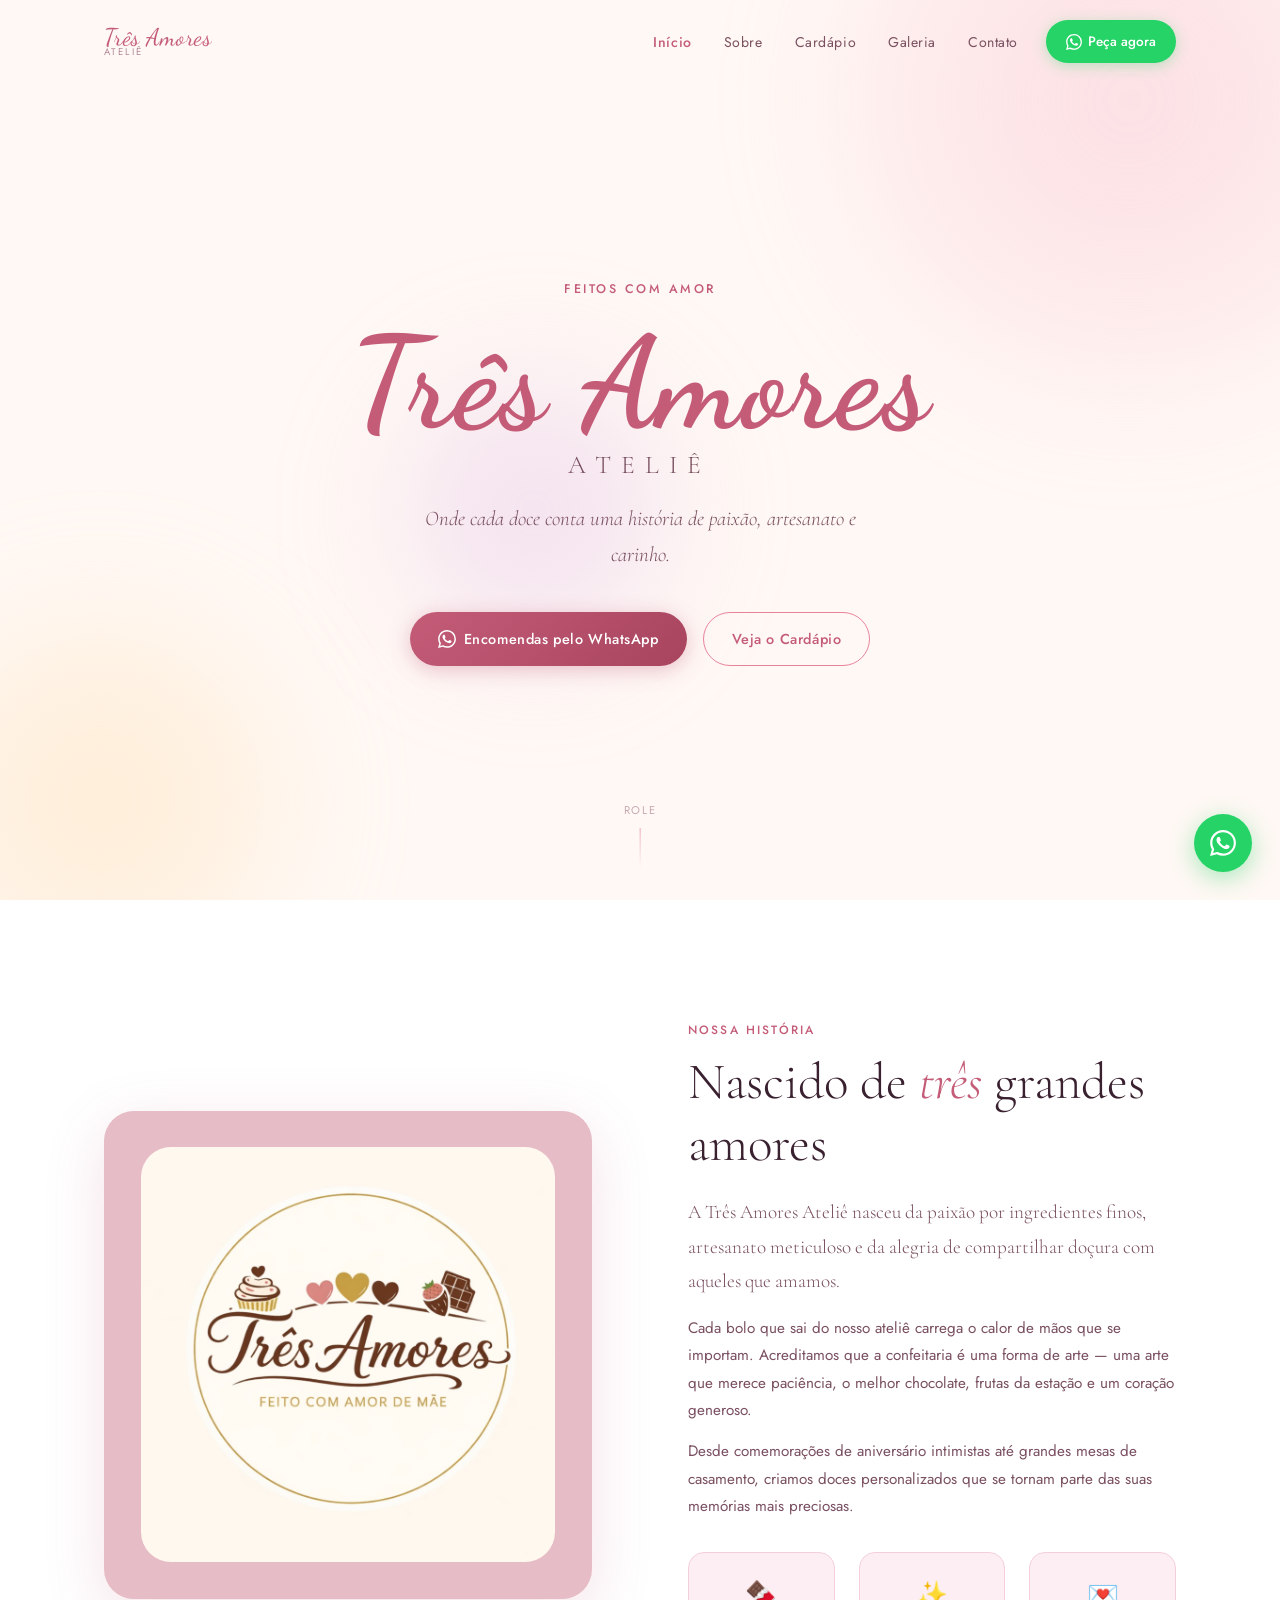
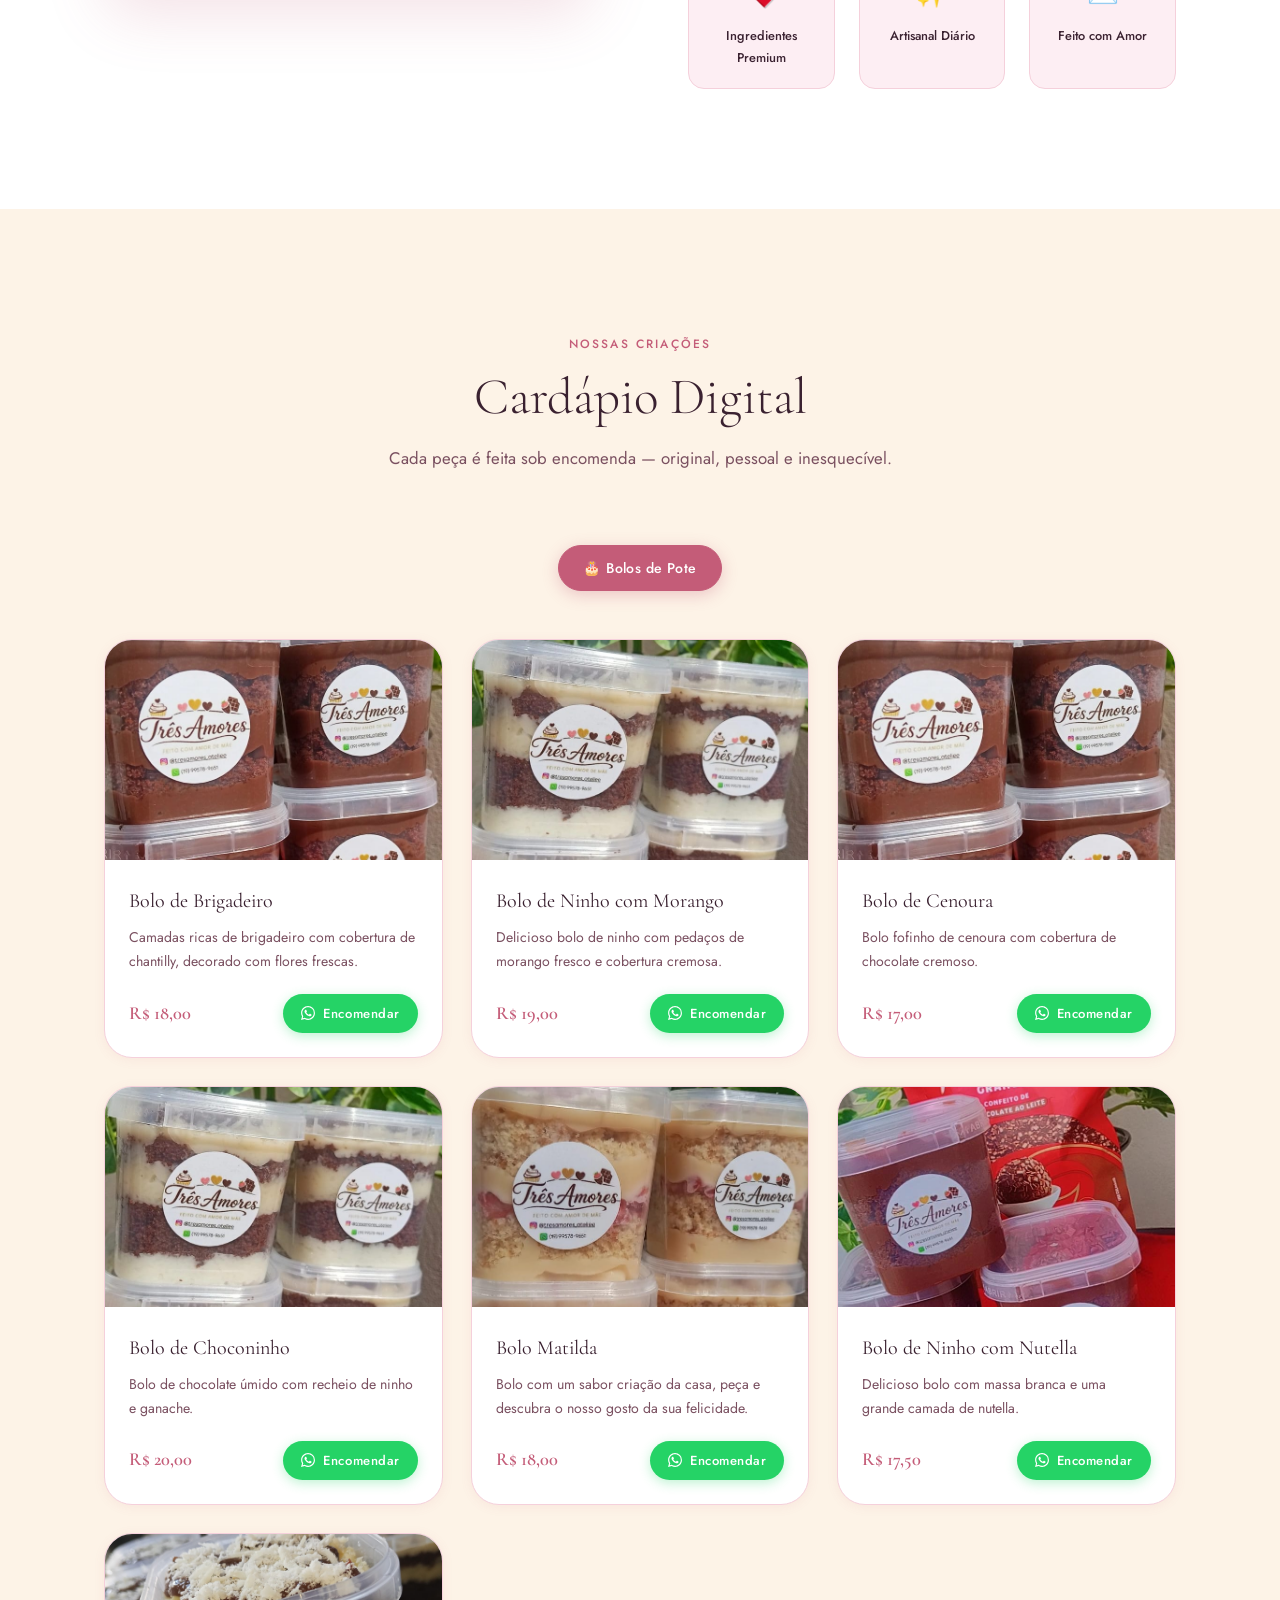
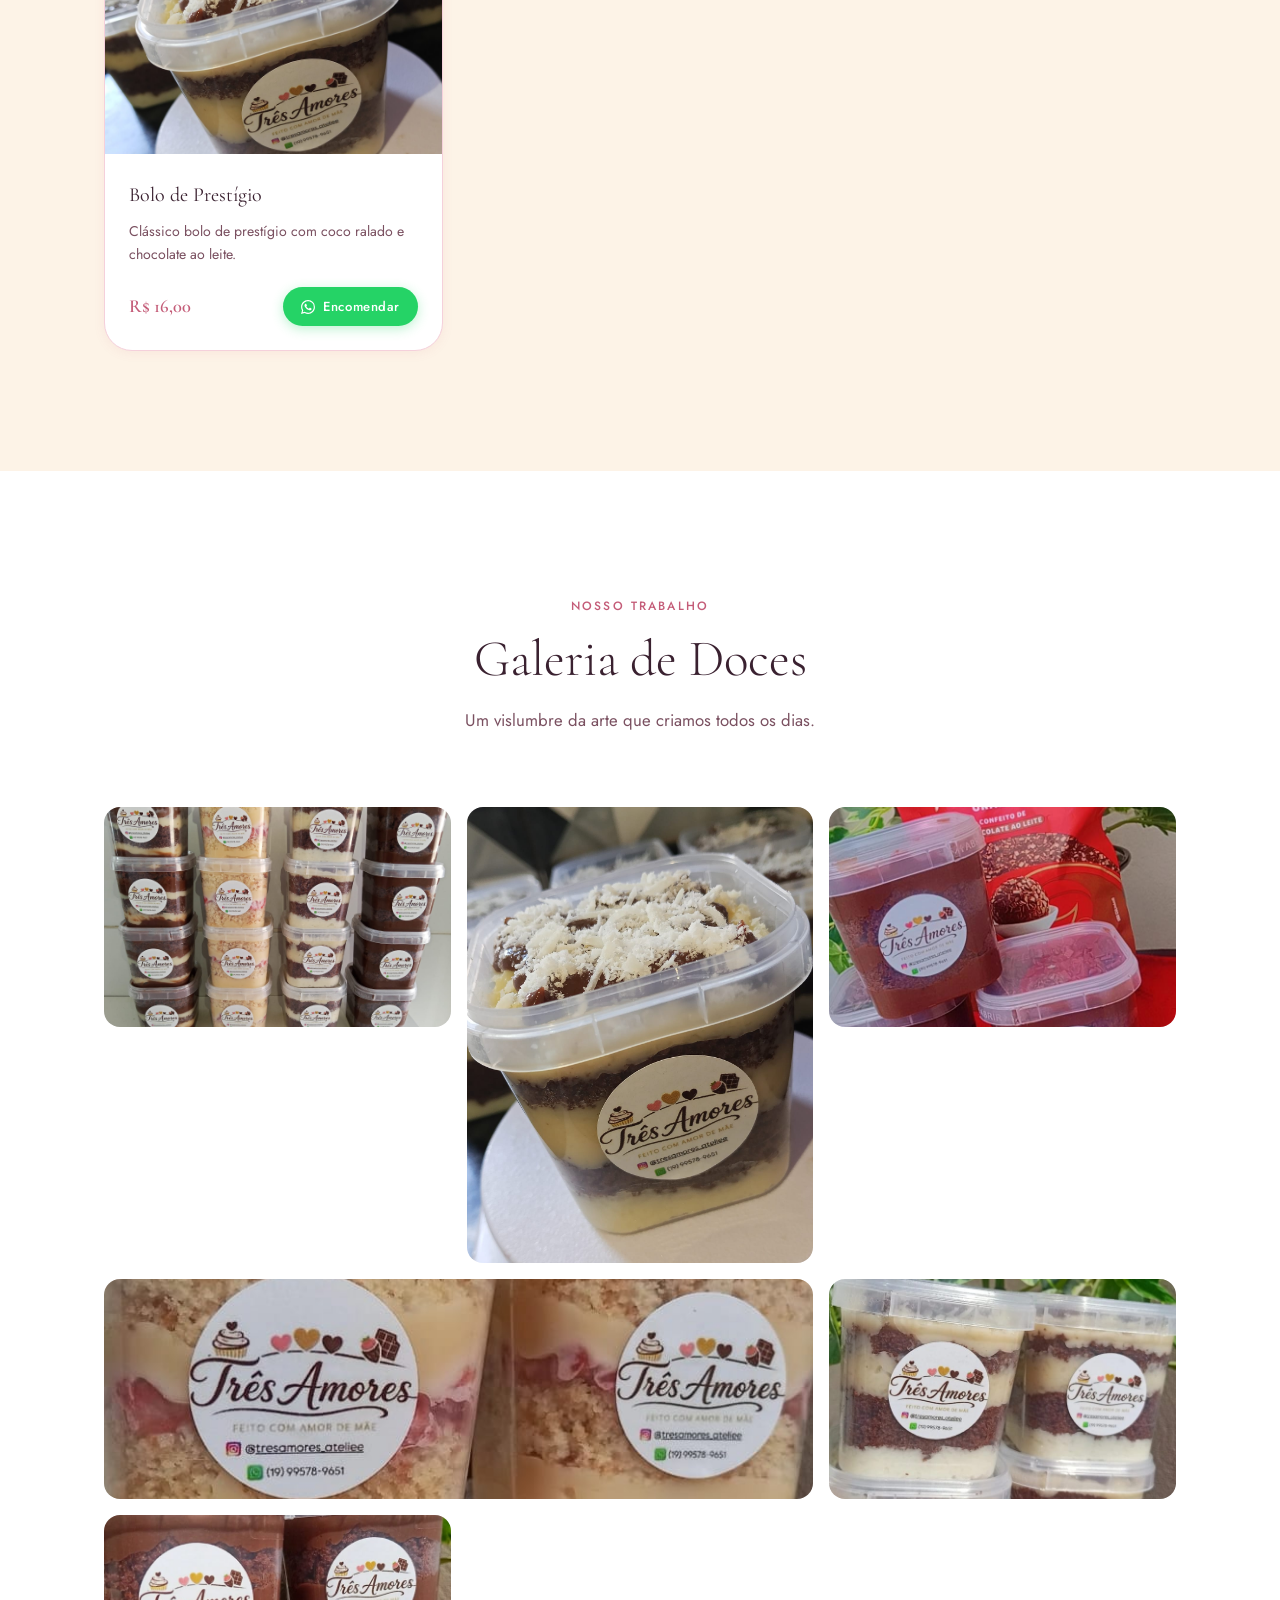
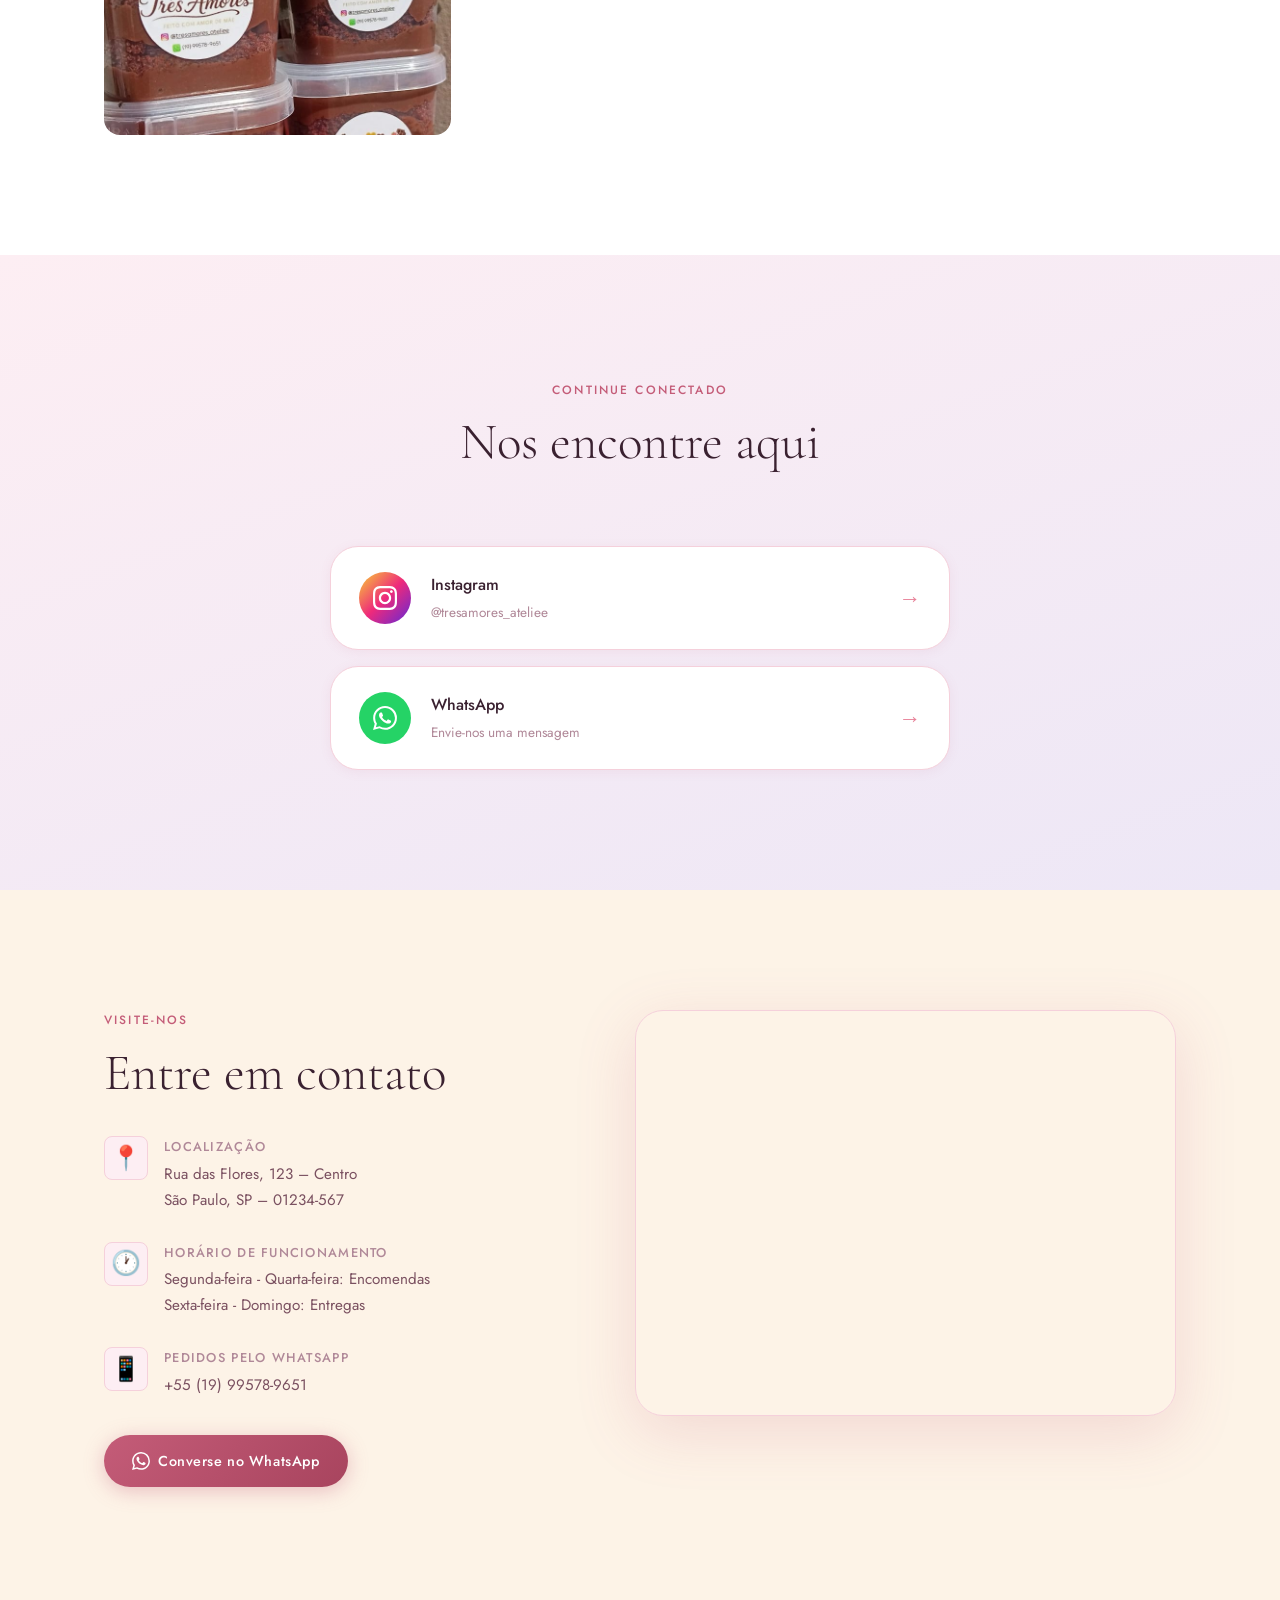
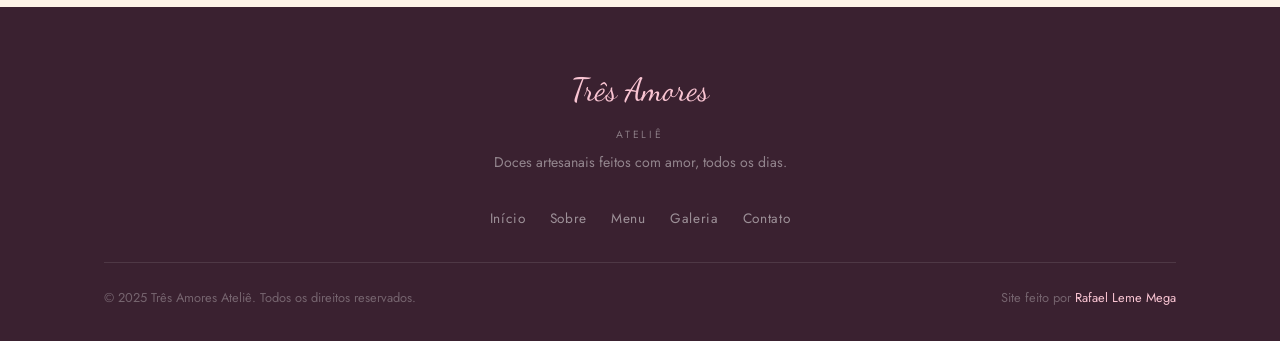
==== commit 6a43ba04: "tresAmoresAtelie-prototipo: commit message" ====
--- a/TresAmoresAtelie-prototipo/index.html
+++ b/TresAmoresAtelie-prototipo/index.html
@@ -8,6 +8,8 @@
   <link rel="preconnect" href="https://fonts.gstatic.com" crossorigin />
   <link href="https://fonts.googleapis.com/css2?family=Cormorant+Garamond:ital,wght@0,300;0,400;0,600;1,300;1,400&family=Jost:wght@300;400;500&family=Dancing+Script:wght@600;700&display=swap" rel="stylesheet" />
   <link rel="stylesheet" href="style.css" />
+  <link rel="icon" href="assets/tres_amores_icone.png"/>
+  
 </head>
 <body>
 
@@ -25,9 +27,9 @@
         <li><a href="#gallery" class="nav__link">Galeria</a></li>
         <li><a href="#contact" class="nav__link">Contato</a></li>
         <li>
-          <a href="https://wa.me/5500000000000" target="_blank" class="nav__cta">
+          <a href="https://wa.me/5519995789651?text=Olá!%20Vim%20pelo%20site!" target="_blank" class="nav__cta">
             <svg width="16" height="16" viewBox="0 0 24 24" fill="currentColor"><path d="M17.472 14.382c-.297-.149-1.758-.867-2.03-.967-.273-.099-.471-.148-.67.15-.197.297-.767.966-.94 1.164-.173.199-.347.223-.644.075-.297-.15-1.255-.463-2.39-1.475-.883-.788-1.48-1.761-1.653-2.059-.173-.297-.018-.458.13-.606.134-.133.298-.347.446-.52.149-.174.198-.298.298-.497.099-.198.05-.371-.025-.52-.075-.149-.669-1.612-.916-2.207-.242-.579-.487-.5-.669-.51-.173-.008-.371-.01-.57-.01-.198 0-.52.074-.792.372-.272.297-1.04 1.016-1.04 2.479 0 1.462 1.065 2.875 1.213 3.074.149.198 2.096 3.2 5.077 4.487.709.306 1.262.489 1.694.625.712.227 1.36.195 1.871.118.571-.085 1.758-.719 2.006-1.413.248-.694.248-1.289.173-1.413-.074-.124-.272-.198-.57-.347m-5.421 7.403h-.004a9.87 9.87 0 01-5.031-1.378l-.361-.214-3.741.982.998-3.648-.235-.374a9.86 9.86 0 01-1.51-5.26c.001-5.45 4.436-9.884 9.888-9.884 2.64 0 5.122 1.03 6.988 2.898a9.825 9.825 0 012.893 6.994c-.003 5.45-4.437 9.884-9.885 9.884m8.413-18.297A11.815 11.815 0 0012.05 0C5.495 0 .16 5.335.157 11.892c0 2.096.547 4.142 1.588 5.945L.057 24l6.305-1.654a11.882 11.882 0 005.683 1.448h.005c6.554 0 11.89-5.335 11.893-11.893a11.821 11.821 0 00-3.48-8.413z"/></svg>
-            Order Now
+            Peça agora
           </a>
         </li>
       </ul>
@@ -53,7 +55,7 @@
       </h1>
       <p class="hero__slogan reveal-up">Onde cada doce conta uma história de paixão, artesanato e carinho.</p>
       <div class="hero__actions reveal-up">
-        <a href="https://wa.me/5500000000000?text=Hello!%20I%20found%20you%20on%20your%20website%20and%20would%20like%20to%20place%20an%20order." target="_blank" class="btn btn--primary">
+        <a href="https://wa.me/5519995789651?text=Olá!%20Vim%20pelo%20site!" target="_blank" class="btn btn--primary">
           <svg width="18" height="18" viewBox="0 0 24 24" fill="currentColor"><path d="M17.472 14.382c-.297-.149-1.758-.867-2.03-.967-.273-.099-.471-.148-.67.15-.197.297-.767.966-.94 1.164-.173.199-.347.223-.644.075-.297-.15-1.255-.463-2.39-1.475-.883-.788-1.48-1.761-1.653-2.059-.173-.297-.018-.458.13-.606.134-.133.298-.347.446-.52.149-.174.198-.298.298-.497.099-.198.05-.371-.025-.52-.075-.149-.669-1.612-.916-2.207-.242-.579-.487-.5-.669-.51-.173-.008-.371-.01-.57-.01-.198 0-.52.074-.792.372-.272.297-1.04 1.016-1.04 2.479 0 1.462 1.065 2.875 1.213 3.074.149.198 2.096 3.2 5.077 4.487.709.306 1.262.489 1.694.625.712.227 1.36.195 1.871.118.571-.085 1.758-.719 2.006-1.413.248-.694.248-1.289.173-1.413-.074-.124-.272-.198-.57-.347m-5.421 7.403h-.004a9.87 9.87 0 01-5.031-1.378l-.361-.214-3.741.982.998-3.648-.235-.374a9.86 9.86 0 01-1.51-5.26c.001-5.45 4.436-9.884 9.888-9.884 2.64 0 5.122 1.03 6.988 2.898a9.825 9.825 0 012.893 6.994c-.003 5.45-4.437 9.884-9.885 9.884m8.413-18.297A11.815 11.815 0 0012.05 0C5.495 0 .16 5.335.157 11.892c0 2.096.547 4.142 1.588 5.945L.057 24l6.305-1.654a11.882 11.882 0 005.683 1.448h.005c6.554 0 11.89-5.335 11.893-11.893a11.821 11.821 0 00-3.48-8.413z"/></svg>
           Encomendas pelo WhatsApp
         <a href="#menu" class="btn btn--ghost">Veja o Cardápio</a>
@@ -134,24 +136,6 @@
             </div>
           </div>
         </article>
-
-        <article class="menu__card reveal-up">
-          <div class="menu__card-img" style="background: linear-gradient(135deg, #fff3e0, #ffe0b2);">
-            <img src="assets/bolo_3.jpeg" alt="Bolo de Prestigio">
-          </div>
-          <div class="menu__card-body">
-            <h3 class="menu__card-name">Bolo de Prestígio</h3>
-            <p class="menu__card-desc">Bolo de chocolate com recheio cremoso de coco e cobertura de chocolate. Clássico, equilibrado e irresistível.</p>
-            <div class="menu__card-footer">
-              <span class="menu__card-price">R$ 16,00</span>
-              <button class="btn btn--whatsapp" data-product="Bolo de Prestigio">
-                <svg width="14" height="14" viewBox="0 0 24 24" fill="currentColor"><path d="M17.472 14.382c-.297-.149-1.758-.867-2.03-.967-.273-.099-.471-.148-.67.15-.197.297-.767.966-.94 1.164-.173.199-.347.223-.644.075-.297-.15-1.255-.463-2.39-1.475-.883-.788-1.48-1.761-1.653-2.059-.173-.297-.018-.458.13-.606.134-.133.298-.347.446-.52.149-.174.198-.298.298-.497.099-.198.05-.371-.025-.52-.075-.149-.669-1.612-.916-2.207-.242-.579-.487-.5-.669-.51-.173-.008-.371-.01-.57-.01-.198 0-.52.074-.792.372-.272.297-1.04 1.016-1.04 2.479 0 1.462 1.065 2.875 1.213 3.074.149.198 2.096 3.2 5.077 4.487.709.306 1.262.489 1.694.625.712.227 1.36.195 1.871.118.571-.085 1.758-.719 2.006-1.413.248-.694.248-1.289.173-1.413-.074-.124-.272-.198-.57-.347m-5.421 7.403h-.004a9.87 9.87 0 01-5.031-1.378l-.361-.214-3.741.982.998-3.648-.235-.374a9.86 9.86 0 01-1.51-5.26c.001-5.45 4.436-9.884 9.888-9.884 2.64 0 5.122 1.03 6.988 2.898a9.825 9.825 0 012.893 6.994c-.003 5.45-4.437 9.884-9.885 9.884m8.413-18.297A11.815 11.815 0 0012.05 0C5.495 0 .16 5.335.157 11.892c0 2.096.547 4.142 1.588 5.945L.057 24l6.305-1.654a11.882 11.882 0 005.683 1.448h.005c6.554 0 11.89-5.335 11.893-11.893a11.821 11.821 0 00-3.48-8.413z"/></svg>
-                Encomendar
-              </button>
-            </div>
-          </div>
-        </article>
-
         <article class="menu__card reveal-up">
           <div class="menu__card-img" style="background: linear-gradient(135deg, #ede7f6, #d1c4e9);">
             <img src="assets/bolo_2.jpeg" alt="Bolo de Ninho com Morango">
@@ -193,10 +177,10 @@
           </div>
           <div class="menu__card-body">
             <h3 class="menu__card-name">Bolo de Choconinho</h3>
-            <p class="menu__card-desc">Bolo de chocolate úmido com recheio de brigadeiro e ganache.</p>
+            <p class="menu__card-desc">Bolo de chocolate úmido com recheio de ninho e ganache.</p>
             <div class="menu__card-footer">
               <span class="menu__card-price">R$ 20,00</span>
-              <button class="btn btn--whatsapp" data-product="Bolo de Chocolate">
+              <button class="btn btn--whatsapp" data-product="Bolo de Choconinho">
                 <svg width="14" height="14" viewBox="0 0 24 24" fill="currentColor"><path d="M17.472 14.382c-.297-.149-1.758-.867-2.03-.967-.273-.099-.471-.148-.67.15-.197.297-.767.966-.94 1.164-.173.199-.347.223-.644.075-.297-.15-1.255-.463-2.39-1.475-.883-.788-1.48-1.761-1.653-2.059-.173-.297-.018-.458.13-.606.134-.133.298-.347.446-.52.149-.174.198-.298.298-.497.099-.198.05-.371-.025-.52-.075-.149-.669-1.612-.916-2.207-.242-.579-.487-.5-.669-.51-.173-.008-.371-.01-.57-.01-.198 0-.52.074-.792.372-.272.297-1.04 1.016-1.04 2.479 0 1.462 1.065 2.875 1.213 3.074.149.198 2.096 3.2 5.077 4.487.709.306 1.262.489 1.694.625.712.227 1.36.195 1.871.118.571-.085 1.758-.719 2.006-1.413.248-.694.248-1.289.173-1.413-.074-.124-.272-.198-.57-.347m-5.421 7.403h-.004a9.87 9.87 0 01-5.031-1.378l-.361-.214-3.741.982.998-3.648-.235-.374a9.86 9.86 0 01-1.51-5.26c.001-5.45 4.436-9.884 9.888-9.884 2.64 0 5.122 1.03 6.988 2.898a9.825 9.825 0 012.893 6.994c-.003 5.45-4.437 9.884-9.885 9.884m8.413-18.297A11.815 11.815 0 0012.05 0C5.495 0 .16 5.335.157 11.892c0 2.096.547 4.142 1.588 5.945L.057 24l6.305-1.654a11.882 11.882 0 005.683 1.448h.005c6.554 0 11.89-5.335 11.893-11.893a11.821 11.821 0 00-3.48-8.413z"/></svg>
                 Encomendar
               </button>
@@ -211,10 +195,10 @@
           </div>
           <div class="menu__card-body">
             <h3 class="menu__card-name">Bolo Matilda</h3>
-            <p class="menu__card-desc">Bolo leve de limão siciliano com curd e merengue italiano.</p>
+            <p class="menu__card-desc">Bolo com um sabor criação da casa, peça e descubra o nosso gosto da sua felicidade.</p>
             <div class="menu__card-footer">
               <span class="menu__card-price">R$ 18,00</span>
-              <button class="btn btn--whatsapp" data-product="Bolo de Limão">
+              <button class="btn btn--whatsapp" data-product="Bolo Matilda">
                 <svg width="14" height="14" viewBox="0 0 24 24" fill="currentColor"><path d="M17.472 14.382c-.297-.149-1.758-.867-2.03-.967-.273-.099-.471-.148-.67.15-.197.297-.767.966-.94 1.164-.173.199-.347.223-.644.075-.297-.15-1.255-.463-2.39-1.475-.883-.788-1.48-1.761-1.653-2.059-.173-.297-.018-.458.13-.606.134-.133.298-.347.446-.52.149-.174.198-.298.298-.497.099-.198.05-.371-.025-.52-.075-.149-.669-1.612-.916-2.207-.242-.579-.487-.5-.669-.51-.173-.008-.371-.01-.57-.01-.198 0-.52.074-.792.372-.272.297-1.04 1.016-1.04 2.479 0 1.462 1.065 2.875 1.213 3.074.149.198 2.096 3.2 5.077 4.487.709.306 1.262.489 1.694.625.712.227 1.36.195 1.871.118.571-.085 1.758-.719 2.006-1.413.248-.694.248-1.289.173-1.413-.074-.124-.272-.198-.57-.347m-5.421 7.403h-.004a9.87 9.87 0 01-5.031-1.378l-.361-.214-3.741.982.998-3.648-.235-.374a9.86 9.86 0 01-1.51-5.26c.001-5.45 4.436-9.884 9.888-9.884 2.64 0 5.122 1.03 6.988 2.898a9.825 9.825 0 012.893 6.994c-.003 5.45-4.437 9.884-9.885 9.884m8.413-18.297A11.815 11.815 0 0012.05 0C5.495 0 .16 5.335.157 11.892c0 2.096.547 4.142 1.588 5.945L.057 24l6.305-1.654a11.882 11.882 0 005.683 1.448h.005c6.554 0 11.89-5.335 11.893-11.893a11.821 11.821 0 00-3.48-8.413z"/></svg>
                 Encomendar
               </button>
@@ -224,14 +208,14 @@
 
         <article class="menu__card reveal-up">
           <div class="menu__card-img" style="background: linear-gradient(135deg, #f1f8e9, #c5e1a5);">
-            <img src="assets/bolo__4.jpeg" alt="Bolo de Coco">
+            <img src="assets/bolo_4.jpeg" alt="Bolo de Ninho com Nutella">
           </div>
           <div class="menu__card-body">
             <h3 class="menu__card-name">Bolo de Ninho com Nutella</h3>
-            <p class="menu__card-desc">Bolo de coco com recheio de doce de leite e coco queimado.</p>
+            <p class="menu__card-desc">Delicioso bolo com massa branca e uma grande camada de nutella.</p>
             <div class="menu__card-footer">
               <span class="menu__card-price">R$ 17,50</span>
-              <button class="btn btn--whatsapp" data-product="Bolo de Coco">
+              <button class="btn btn--whatsapp" data-product="Bolo de Ninho com Nutella">
                 <svg width="14" height="14" viewBox="0 0 24 24" fill="currentColor"><path d="M17.472 14.382c-.297-.149-1.758-.867-2.03-.967-.273-.099-.471-.148-.67.15-.197.297-.767.966-.94 1.164-.173.199-.347.223-.644.075-.297-.15-1.255-.463-2.39-1.475-.883-.788-1.48-1.761-1.653-2.059-.173-.297-.018-.458.13-.606.134-.133.298-.347.446-.52.149-.174.198-.298.298-.497.099-.198.05-.371-.025-.52-.075-.149-.669-1.612-.916-2.207-.242-.579-.487-.5-.669-.51-.173-.008-.371-.01-.57-.01-.198 0-.52.074-.792.372-.272.297-1.04 1.016-1.04 2.479 0 1.462 1.065 2.875 1.213 3.074.149.198 2.096 3.2 5.077 4.487.709.306 1.262.489 1.694.625.712.227 1.36.195 1.871.118.571-.085 1.758-.719 2.006-1.413.248-.694.248-1.289.173-1.413-.074-.124-.272-.198-.57-.347m-5.421 7.403h-.004a9.87 9.87 0 01-5.031-1.378l-.361-.214-3.741.982.998-3.648-.235-.374a9.86 9.86 0 01-1.51-5.26c.001-5.45 4.436-9.884 9.888-9.884 2.64 0 5.122 1.03 6.988 2.898a9.825 9.825 0 012.893 6.994c-.003 5.45-4.437 9.884-9.885 9.884m8.413-18.297A11.815 11.815 0 0012.05 0C5.495 0 .16 5.335.157 11.892c0 2.096.547 4.142 1.588 5.945L.057 24l6.305-1.654a11.882 11.882 0 005.683 1.448h.005c6.554 0 11.89-5.335 11.893-11.893a11.821 11.821 0 00-3.48-8.413z"/></svg>
                 Encomendar
               </button>
@@ -279,11 +263,11 @@
           <div class="gallery__overlay"><span>Ver</span></div>
         </div>
         <div class="gallery__item reveal-up" data-index="2" style="background: linear-gradient(135deg, #e8eaf6, #9fa8da);">
-          <img src="assets/bolo__4.jpeg" alt="Bolo de Coco">
+          <img src="assets/bolo_4.jpeg" alt="Bolo de Coco">
           <div class="gallery__overlay"><span>Ver</span></div>
         </div>
         <div class="gallery__item reveal-up gallery__item--wide" data-index="3" style="background: linear-gradient(135deg, #e0f2f1, #80cbc4);">
-          <img src="assets/bolo_3.jpeg" alt="Bolo de Limão">
+          <img src="assets/bolo_3.jpeg" alt="Bolo de Choconinho">
           <div class="gallery__overlay"><span>Ver</span></div>
         </div>
         <div class="gallery__item reveal-up" data-index="4" style="background: linear-gradient(135deg, #fce4ec, #f8bbd0);">
@@ -317,7 +301,7 @@
           <div class="social__arrow">→</div>
         </a>
 
-        <a href="https://wa.me/5519995789651" target="_blank" class="social__card social__card--whatsapp">
+        <a href="https://wa.me/5519995789651?text=Olá!%20Vim%20pelo%20site!" target="_blank" class="social__card social__card--whatsapp">
           <div class="social__icon">
             <svg viewBox="0 0 24 24" fill="currentColor"><path d="M17.472 14.382c-.297-.149-1.758-.867-2.03-.967-.273-.099-.471-.148-.67.15-.197.297-.767.966-.94 1.164-.173.199-.347.223-.644.075-.297-.15-1.255-.463-2.39-1.475-.883-.788-1.48-1.761-1.653-2.059-.173-.297-.018-.458.13-.606.134-.133.298-.347.446-.52.149-.174.198-.298.298-.497.099-.198.05-.371-.025-.52-.075-.149-.669-1.612-.916-2.207-.242-.579-.487-.5-.669-.51-.173-.008-.371-.01-.57-.01-.198 0-.52.074-.792.372-.272.297-1.04 1.016-1.04 2.479 0 1.462 1.065 2.875 1.213 3.074.149.198 2.096 3.2 5.077 4.487.709.306 1.262.489 1.694.625.712.227 1.36.195 1.871.118.571-.085 1.758-.719 2.006-1.413.248-.694.248-1.289.173-1.413-.074-.124-.272-.198-.57-.347m-5.421 7.403h-.004a9.87 9.87 0 01-5.031-1.378l-.361-.214-3.741.982.998-3.648-.235-.374a9.86 9.86 0 01-1.51-5.26c.001-5.45 4.436-9.884 9.888-9.884 2.64 0 5.122 1.03 6.988 2.898a9.825 9.825 0 012.893 6.994c-.003 5.45-4.437 9.884-9.885 9.884m8.413-18.297A11.815 11.815 0 0012.05 0C5.495 0 .16 5.335.157 11.892c0 2.096.547 4.142 1.588 5.945L.057 24l6.305-1.654a11.882 11.882 0 005.683 1.448h.005c6.554 0 11.89-5.335 11.893-11.893a11.821 11.821 0 00-3.48-8.413z"/></svg>
           </div>
@@ -363,7 +347,7 @@
           </div>
         </div>
 
-        <a href="https://wa.me/5500000000000?text=Hello!%20I%20would%20like%20to%20know%20more%20about%20your%20sweets." target="_blank" class="btn btn--primary contact__btn">
+        <a href="https://wa.me/5519995789651?text=Olá!%20Vim%20pelo%20site!" target="_blank" class="btn btn--primary contact__btn">
           <svg width="18" height="18" viewBox="0 0 24 24" fill="currentColor"><path d="M17.472 14.382c-.297-.149-1.758-.867-2.03-.967-.273-.099-.471-.148-.67.15-.197.297-.767.966-.94 1.164-.173.199-.347.223-.644.075-.297-.15-1.255-.463-2.39-1.475-.883-.788-1.48-1.761-1.653-2.059-.173-.297-.018-.458.13-.606.134-.133.298-.347.446-.52.149-.174.198-.298.298-.497.099-.198.05-.371-.025-.52-.075-.149-.669-1.612-.916-2.207-.242-.579-.487-.5-.669-.51-.173-.008-.371-.01-.57-.01-.198 0-.52.074-.792.372-.272.297-1.04 1.016-1.04 2.479 0 1.462 1.065 2.875 1.213 3.074.149.198 2.096 3.2 5.077 4.487.709.306 1.262.489 1.694.625.712.227 1.36.195 1.871.118.571-.085 1.758-.719 2.006-1.413.248-.694.248-1.289.173-1.413-.074-.124-.272-.198-.57-.347m-5.421 7.403h-.004a9.87 9.87 0 01-5.031-1.378l-.361-.214-3.741.982.998-3.648-.235-.374a9.86 9.86 0 01-1.51-5.26c.001-5.45 4.436-9.884 9.888-9.884 2.64 0 5.122 1.03 6.988 2.898a9.825 9.825 0 012.893 6.994c-.003 5.45-4.437 9.884-9.885 9.884m8.413-18.297A11.815 11.815 0 0012.05 0C5.495 0 .16 5.335.157 11.892c0 2.096.547 4.142 1.588 5.945L.057 24l6.305-1.654a11.882 11.882 0 005.683 1.448h.005c6.554 0 11.89-5.335 11.893-11.893a11.821 11.821 0 00-3.48-8.413z"/></svg>
           Converse no WhatsApp
         </a>
@@ -402,8 +386,8 @@
         <a href="#contact">Contato</a>
       </div>
       <div class="footer__bottom">
-        <p>© 2025 Tres Amores Ateliê. Todos os direitos reservados.</p>
-        <p>Site feito por <a href="https://www.instagram.com/raf4el_mg/" class="footer__dev">Rafael Leme Mega</a></p>
+        <p>© 2025 Três Amores Ateliê. Todos os direitos reservados.</p>
+        <p>Site feito por <a href="https://www.instagram.com/raf4el_mg/" target="_blank" class="footer__dev">Rafael Leme Mega</a></p>
       </div>
     </div>
   </footer>
@@ -418,7 +402,7 @@
   <div class="modal__backdrop" id="modalBackdrop"></div>
 
   <!-- ========== FLOATING WA BUTTON ========== -->
-  <a href="https://wa.me/5500000000000" target="_blank" class="float-wa" aria-label="WhatsApp">
+  <a href="https://wa.me/5519995789651?text=Olá!%20Vim%20pelo%20site!" target="_blank" class="float-wa" aria-label="WhatsApp">
     <svg width="26" height="26" viewBox="0 0 24 24" fill="currentColor"><path d="M17.472 14.382c-.297-.149-1.758-.867-2.03-.967-.273-.099-.471-.148-.67.15-.197.297-.767.966-.94 1.164-.173.199-.347.223-.644.075-.297-.15-1.255-.463-2.39-1.475-.883-.788-1.48-1.761-1.653-2.059-.173-.297-.018-.458.13-.606.134-.133.298-.347.446-.52.149-.174.198-.298.298-.497.099-.198.05-.371-.025-.52-.075-.149-.669-1.612-.916-2.207-.242-.579-.487-.5-.669-.51-.173-.008-.371-.01-.57-.01-.198 0-.52.074-.792.372-.272.297-1.04 1.016-1.04 2.479 0 1.462 1.065 2.875 1.213 3.074.149.198 2.096 3.2 5.077 4.487.709.306 1.262.489 1.694.625.712.227 1.36.195 1.871.118.571-.085 1.758-.719 2.006-1.413.248-.694.248-1.289.173-1.413-.074-.124-.272-.198-.57-.347m-5.421 7.403h-.004a9.87 9.87 0 01-5.031-1.378l-.361-.214-3.741.982.998-3.648-.235-.374a9.86 9.86 0 01-1.51-5.26c.001-5.45 4.436-9.884 9.888-9.884 2.64 0 5.122 1.03 6.988 2.898a9.825 9.825 0 012.893 6.994c-.003 5.45-4.437 9.884-9.885 9.884m8.413-18.297A11.815 11.815 0 0012.05 0C5.495 0 .16 5.335.157 11.892c0 2.096.547 4.142 1.588 5.945L.057 24l6.305-1.654a11.882 11.882 0 005.683 1.448h.005c6.554 0 11.89-5.335 11.893-11.893a11.821 11.821 0 00-3.48-8.413z"/></svg>
   </a>
 
--- a/TresAmoresAtelie-prototipo/style.css
+++ b/TresAmoresAtelie-prototipo/style.css
@@ -312,8 +312,9 @@
   align-items: center;
   justify-content: center;
   overflow: hidden;
-  background: linear-gradient(160deg, #fff5f8 0%, #fce4ec 40%, #fdf3e7 100%);
-}
+  background: linear-gradient(160deg, rgba(255,245,248,0.55) 0%, rgba(252,228,236,0.55) 40%, rgba(253,243,231,0.55) 100%),
+}
+
 
 .hero__bg {
   position: absolute;
@@ -1032,16 +1033,6 @@
   pointer-events: all;
 }
 
-.modal__content {
-  max-width: 600px;
-  width: 90%;
-  background: var(--color-white);
-  border-radius: var(--radius-lg);
-  overflow: hidden;
-  box-shadow: var(--shadow-xl);
-  transform: scale(0.95);
-  transition: transform var(--transition);
-}
 
 .modal.open .modal__content { transform: scale(1); }
 
@@ -1083,16 +1074,6 @@
 .modal__nav:hover { background: rgba(255,255,255,0.3); }
 .modal__nav--prev { left: 20px; }
 .modal__nav--next { right: 20px; }
-
-.modal__slide {
-  aspect-ratio: 4/3;
-  display: flex;
-  flex-direction: column;
-  align-items: center;
-  justify-content: center;
-  gap: 16px;
-  padding: 40px;
-}
 
 .modal__slide span { font-size: 5rem; }
 
@@ -1254,4 +1235,73 @@
     object-fit: contain; /* não corta o logo */
     display: block;
     border-radius: 30px;
+}
+.menu__card-img img,
+.gallery__item img {
+  width: 100%;
+  height: 100%;
+  object-fit: cover; /* preenche sem distorcer */
+  display: block;
+}
+.gallery__item img {
+  transition: transform 0.4s ease;
+}
+
+.gallery__item:hover img {
+  transform: scale(1.08);
+}
+
+.gallery__overlay {
+  position: absolute;
+  inset: 0;
+  background: rgba(0,0,0,0.4); /* escurece leve */
+  opacity: 0;
+  transition: 0.3s;
+}
+
+.gallery__item:hover .gallery__overlay {
+  opacity: 1;
+}
+.menu__card-img {
+  height: 220px;
+  overflow: hidden;
+}
+
+.gallery__item {
+  overflow: hidden;
+}
+.modal__content {
+  max-width: 90vw;
+  max-height: 90vh;
+  width: auto;
+  background: transparent;
+  border-radius: var(--radius-lg);
+  overflow: hidden;
+  box-shadow: var(--shadow-xl);
+  transform: scale(0.95);
+  transition: transform var(--transition);
+  display: flex;
+  align-items: center;
+  justify-content: center;
+}
+
+.modal__slide {
+  display: flex;
+  flex-direction: column;
+  align-items: center;
+  justify-content: center;
+  gap: 0;
+  padding: 0;
+  max-width: 90vw;
+  max-height: 90vh;
+}
+
+.modal__slide img {
+  max-width: 90vw;
+  max-height: 85vh;
+  width: auto;
+  height: auto;
+  object-fit: contain;
+  display: block;
+  border-radius: var(--radius-lg);
 }
